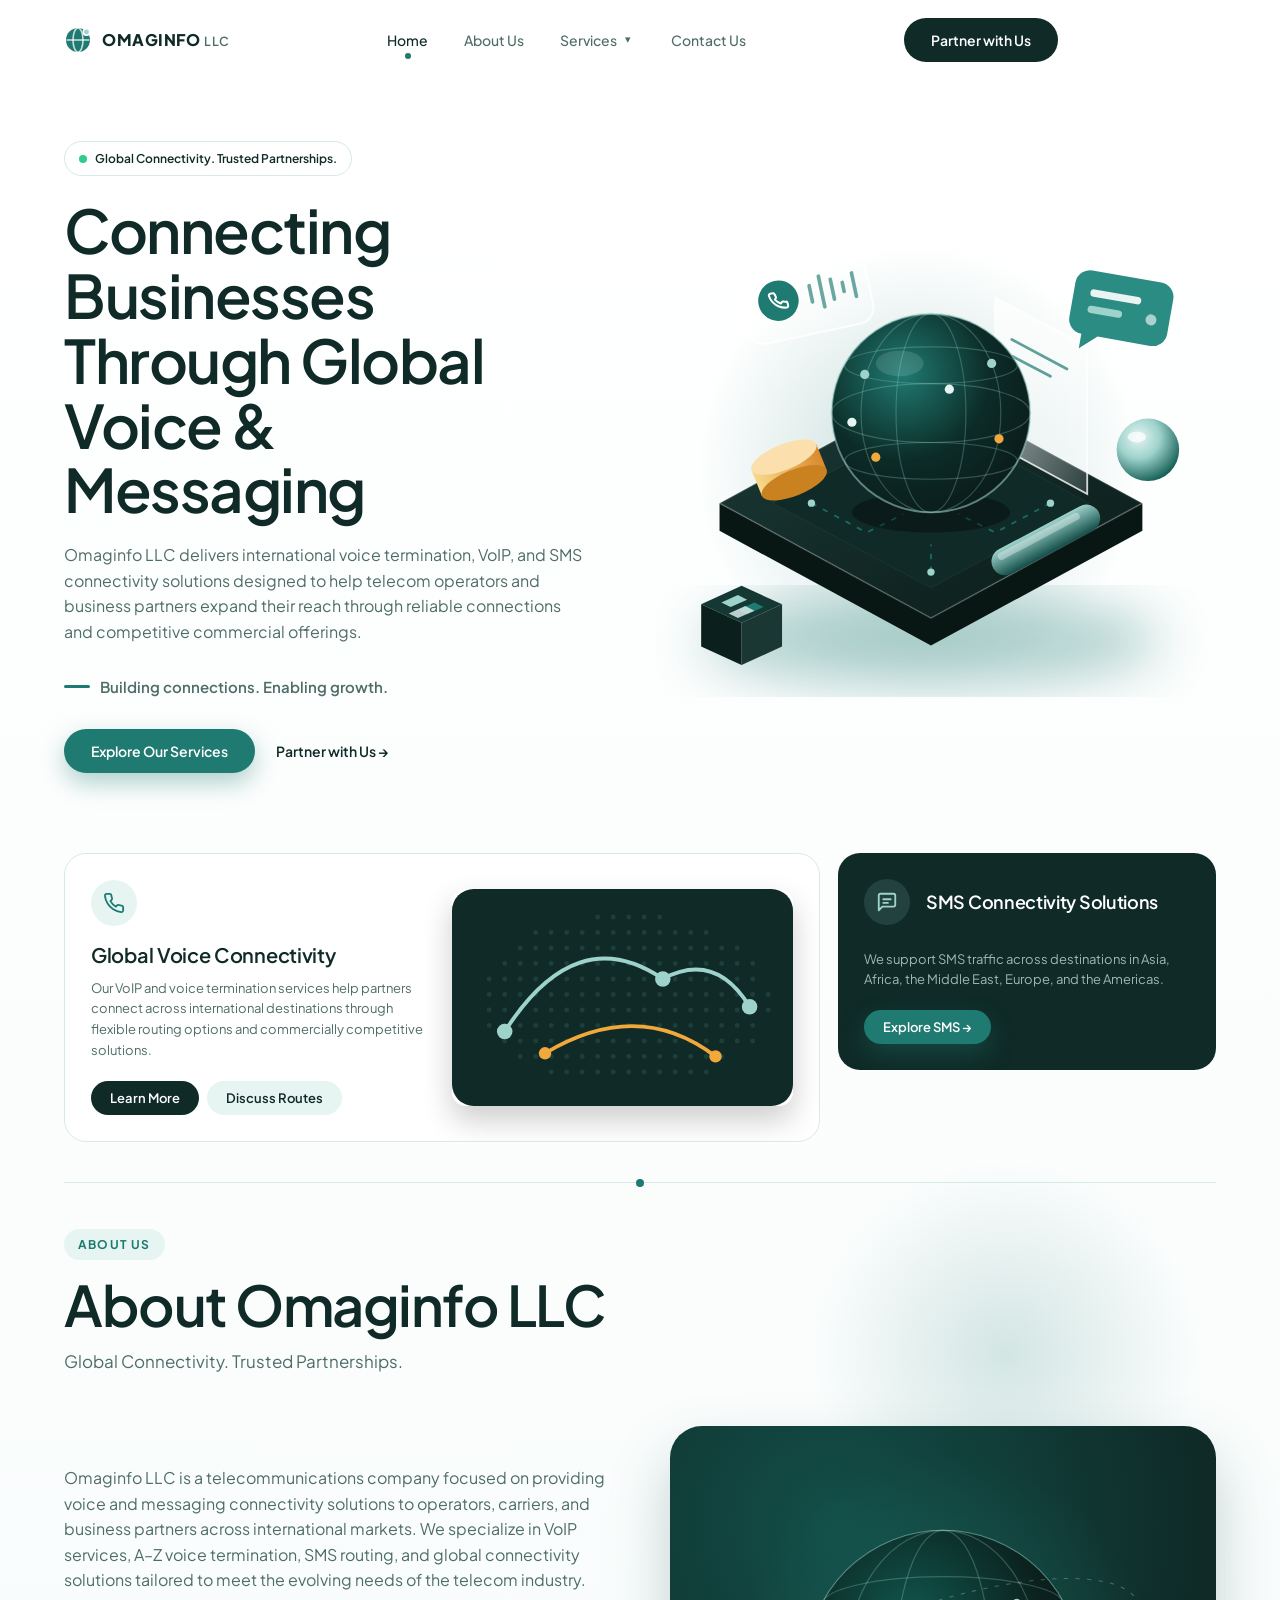
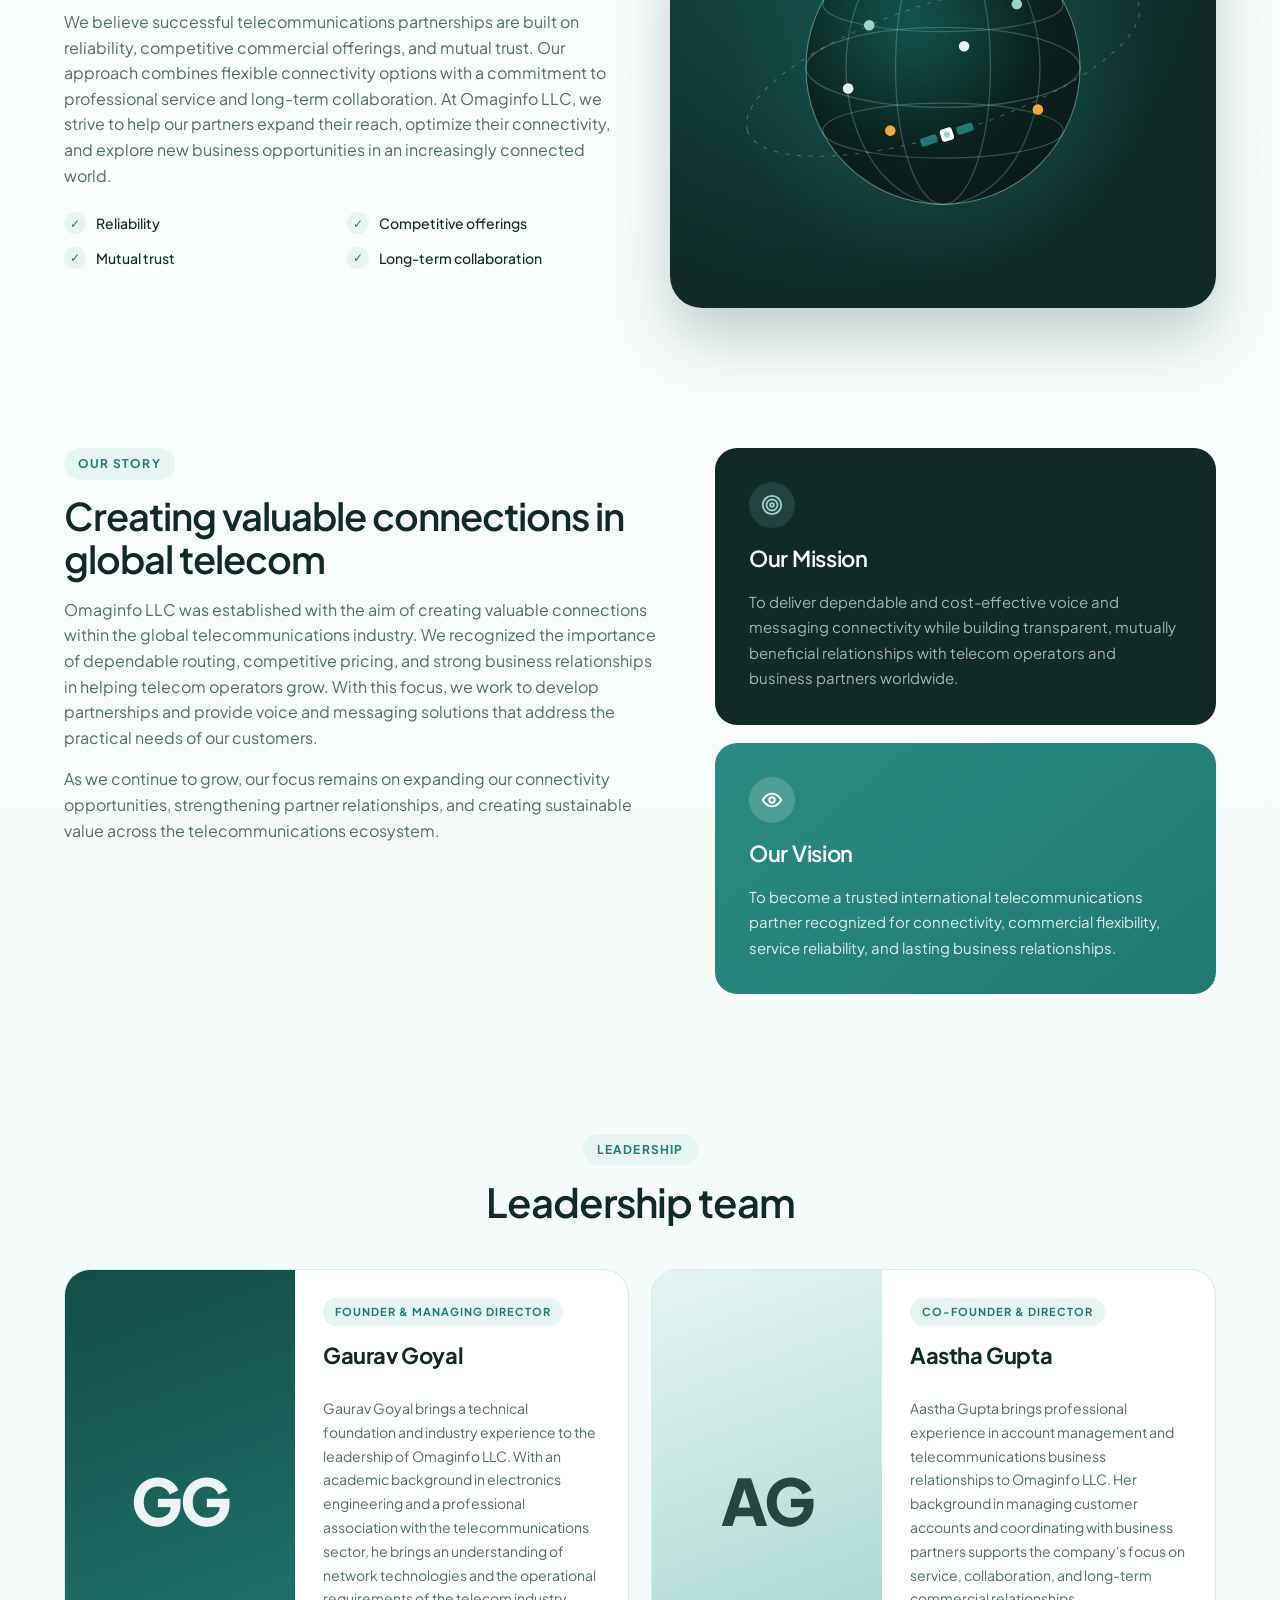
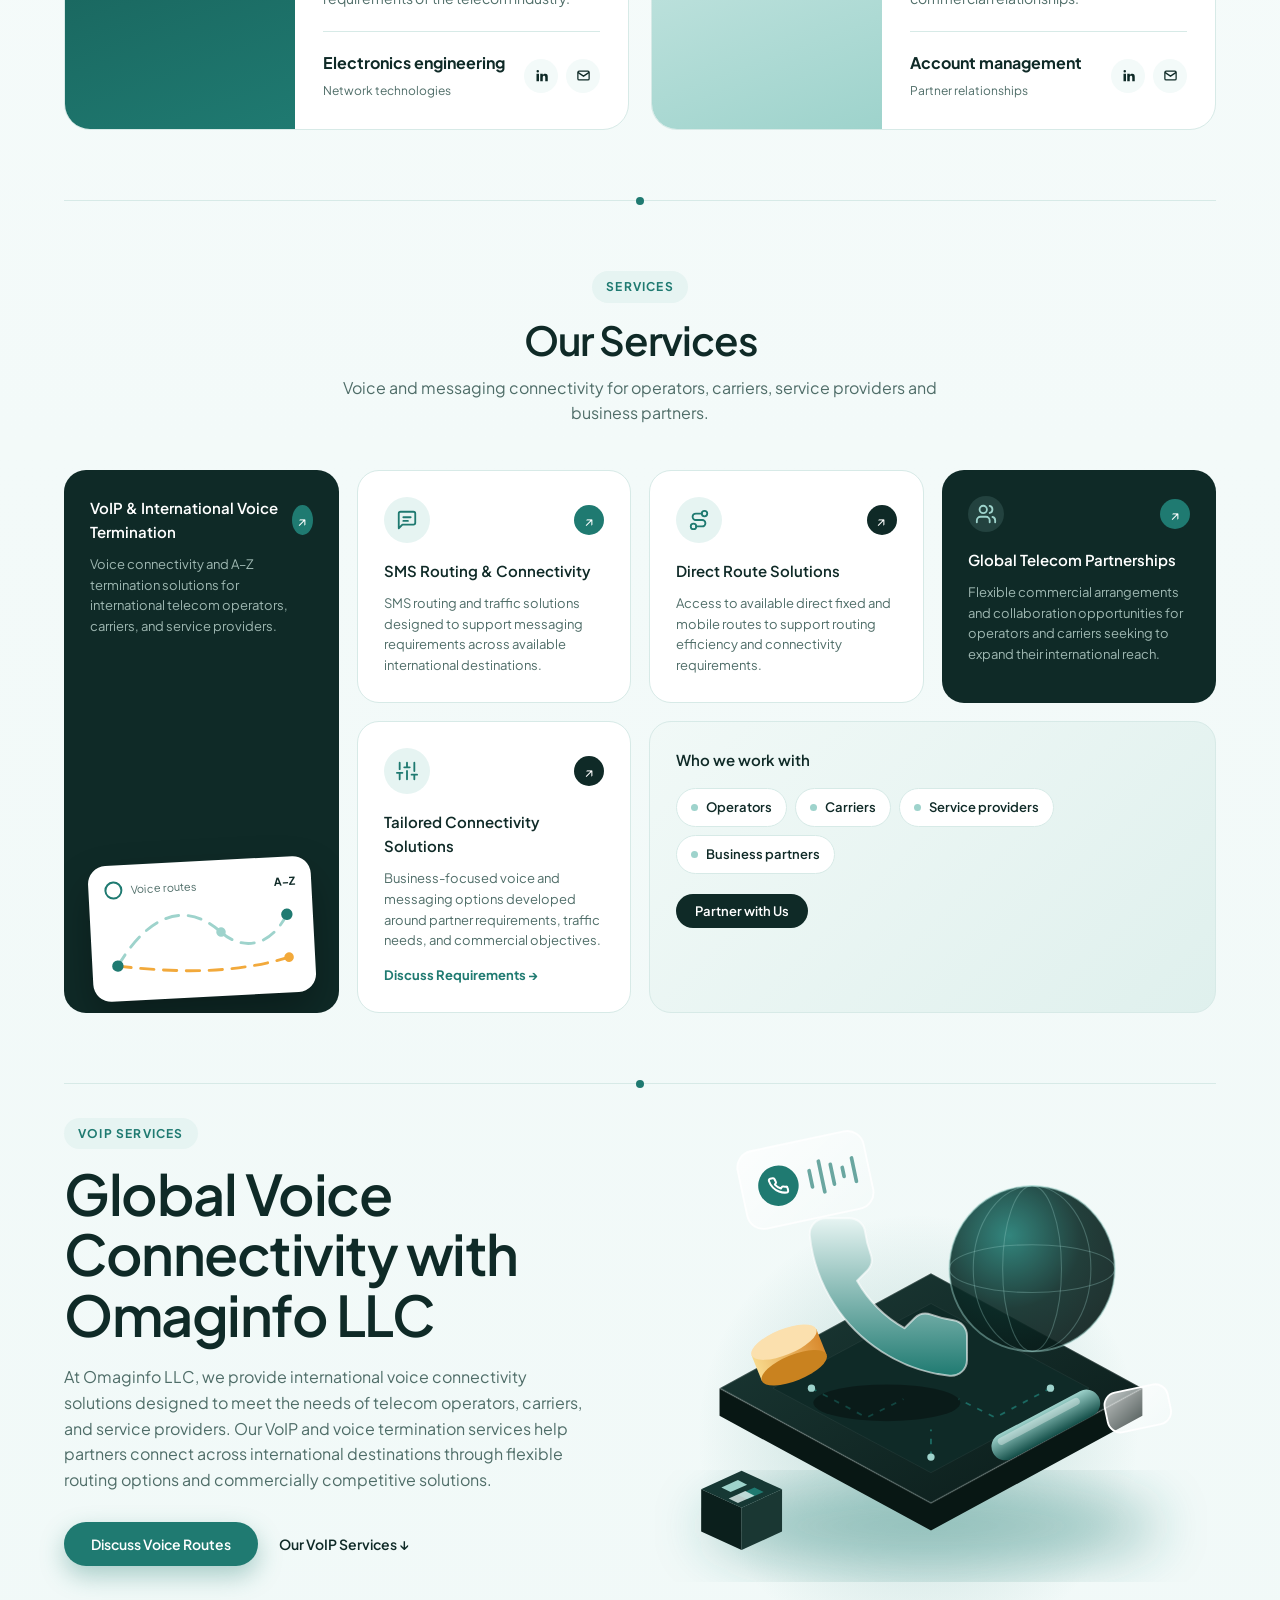
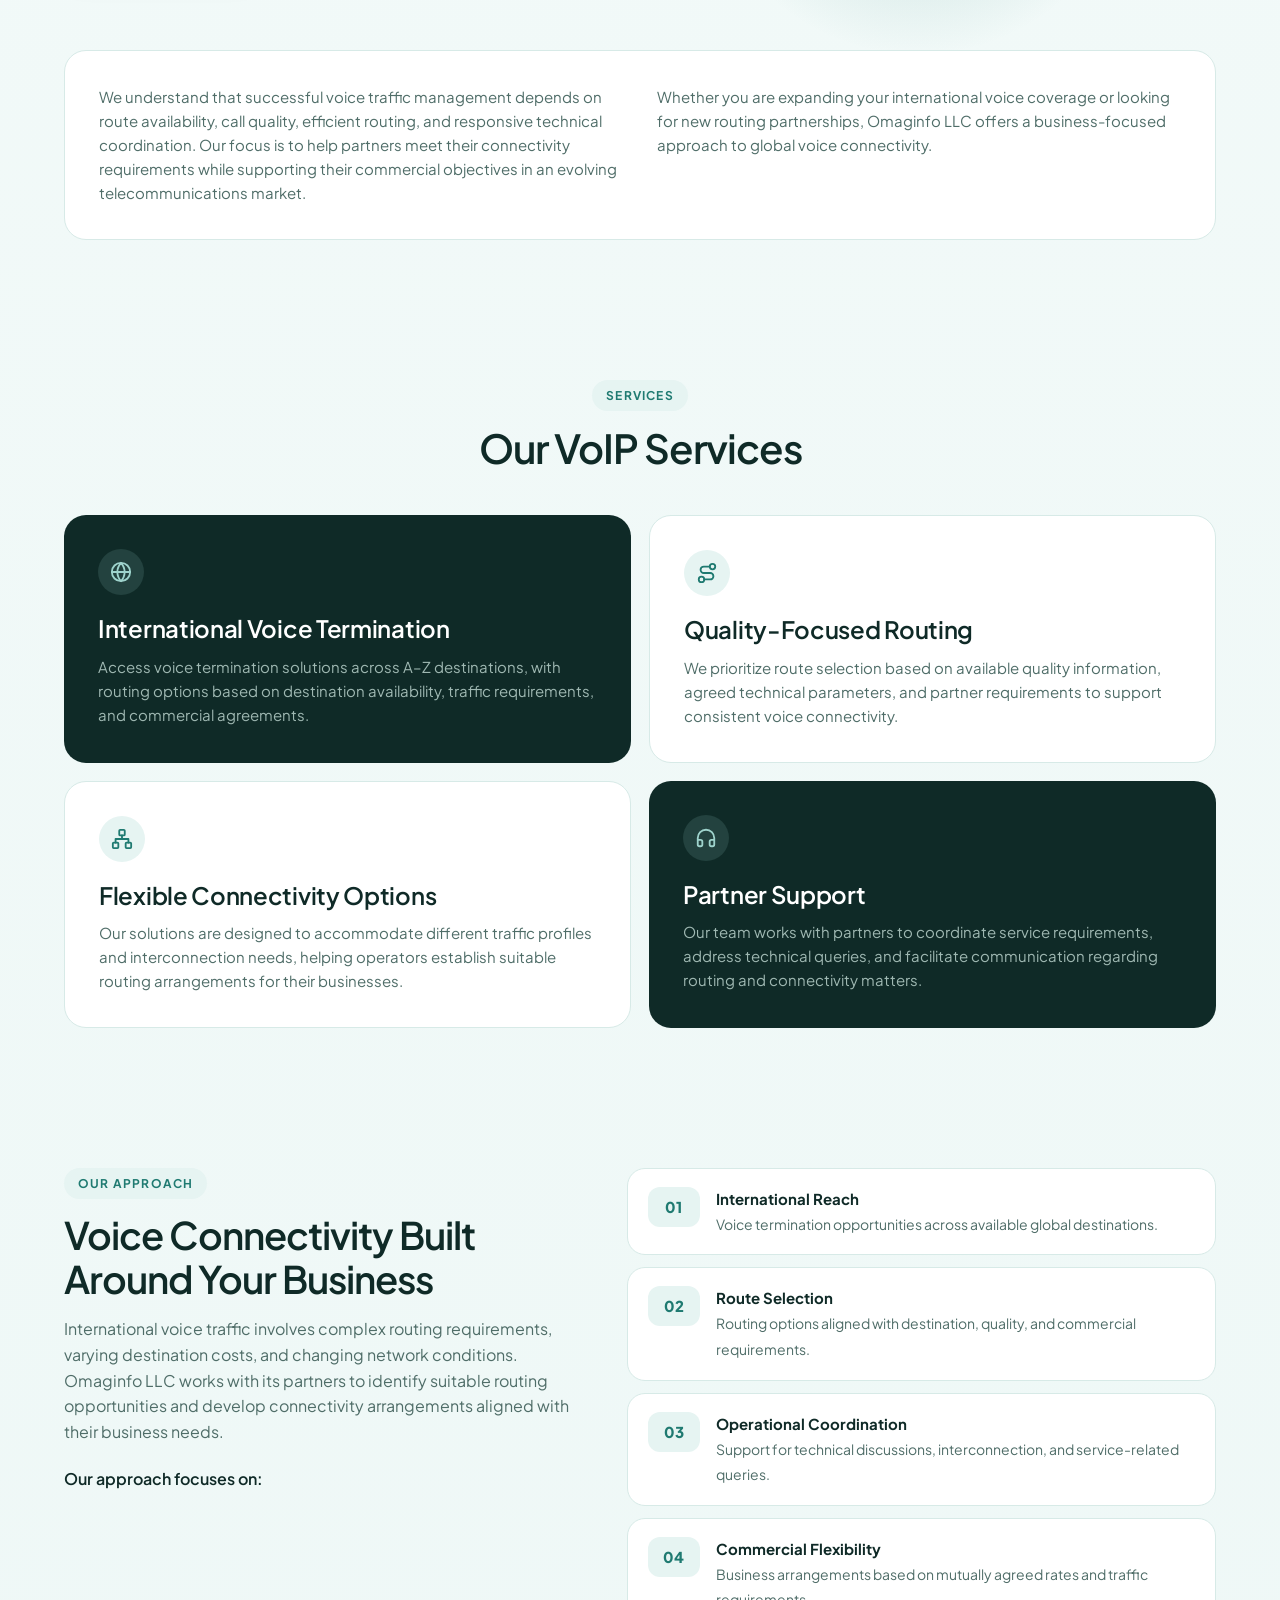
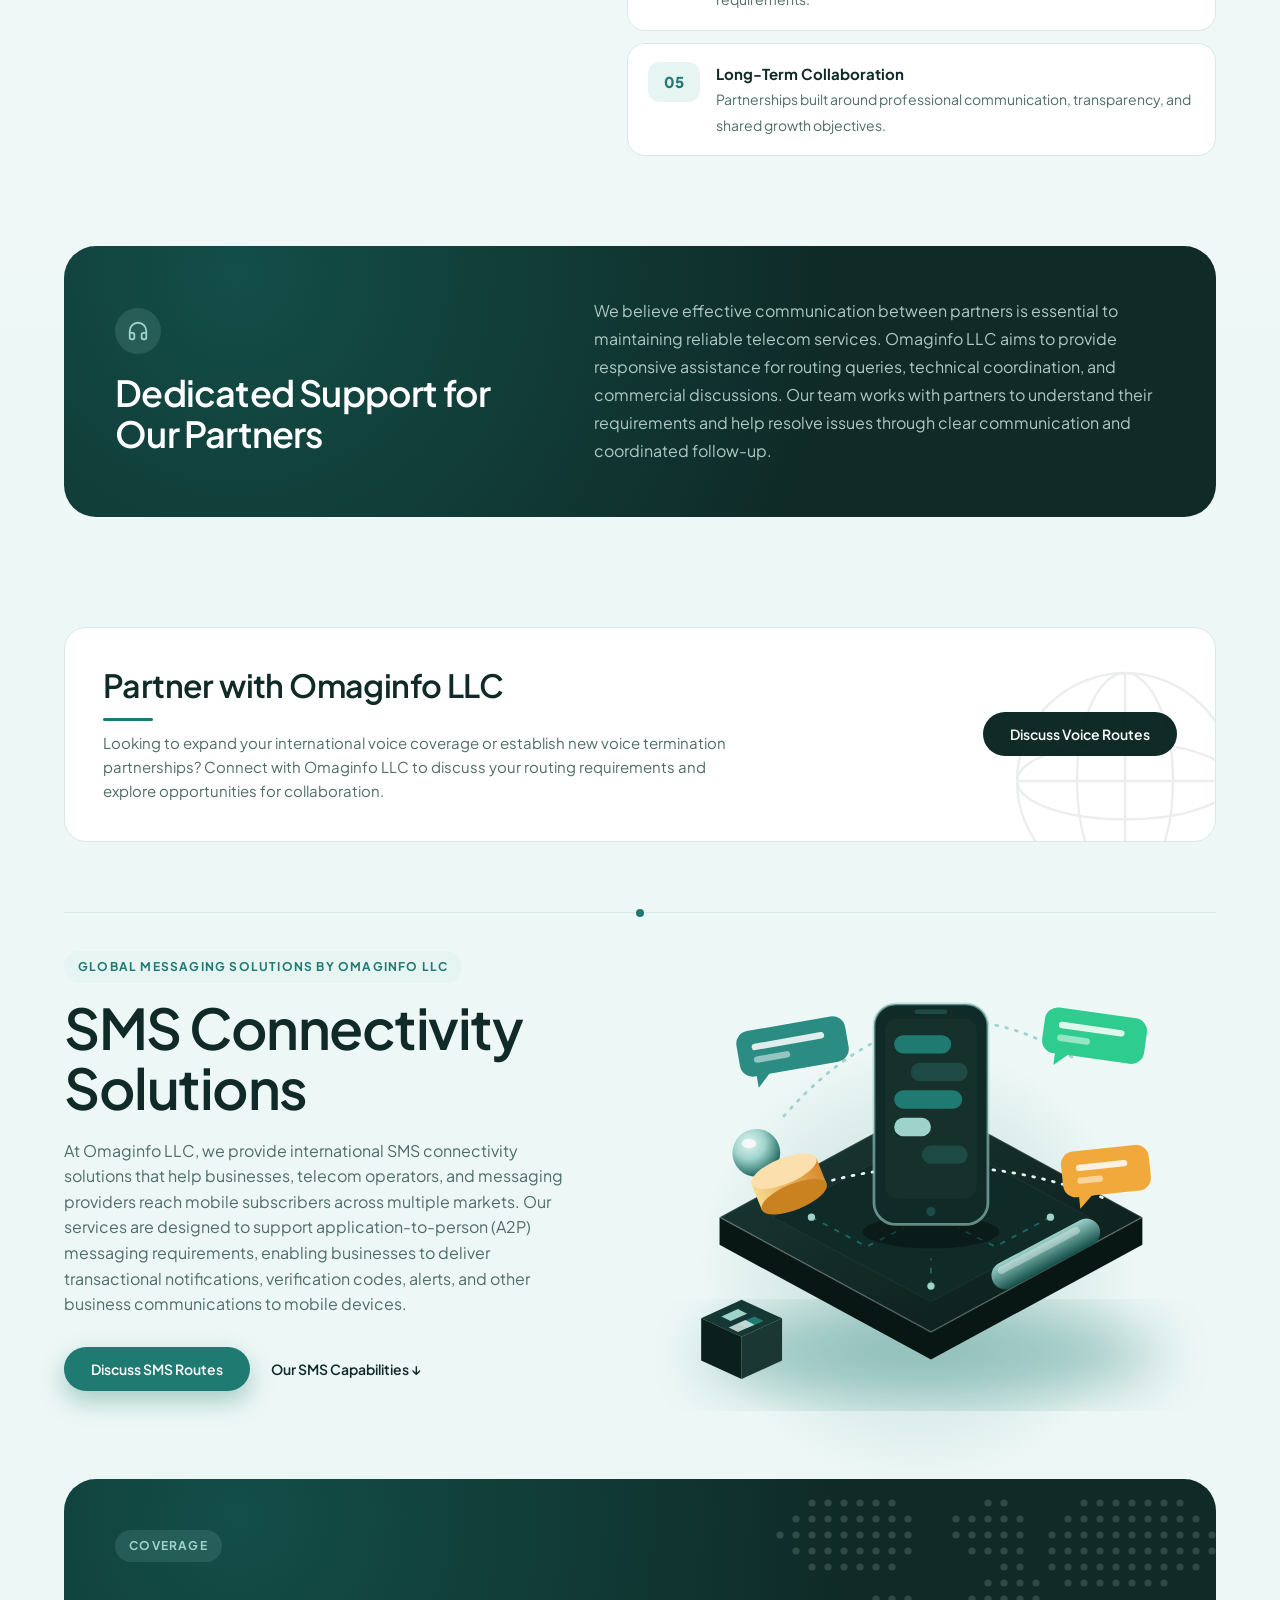
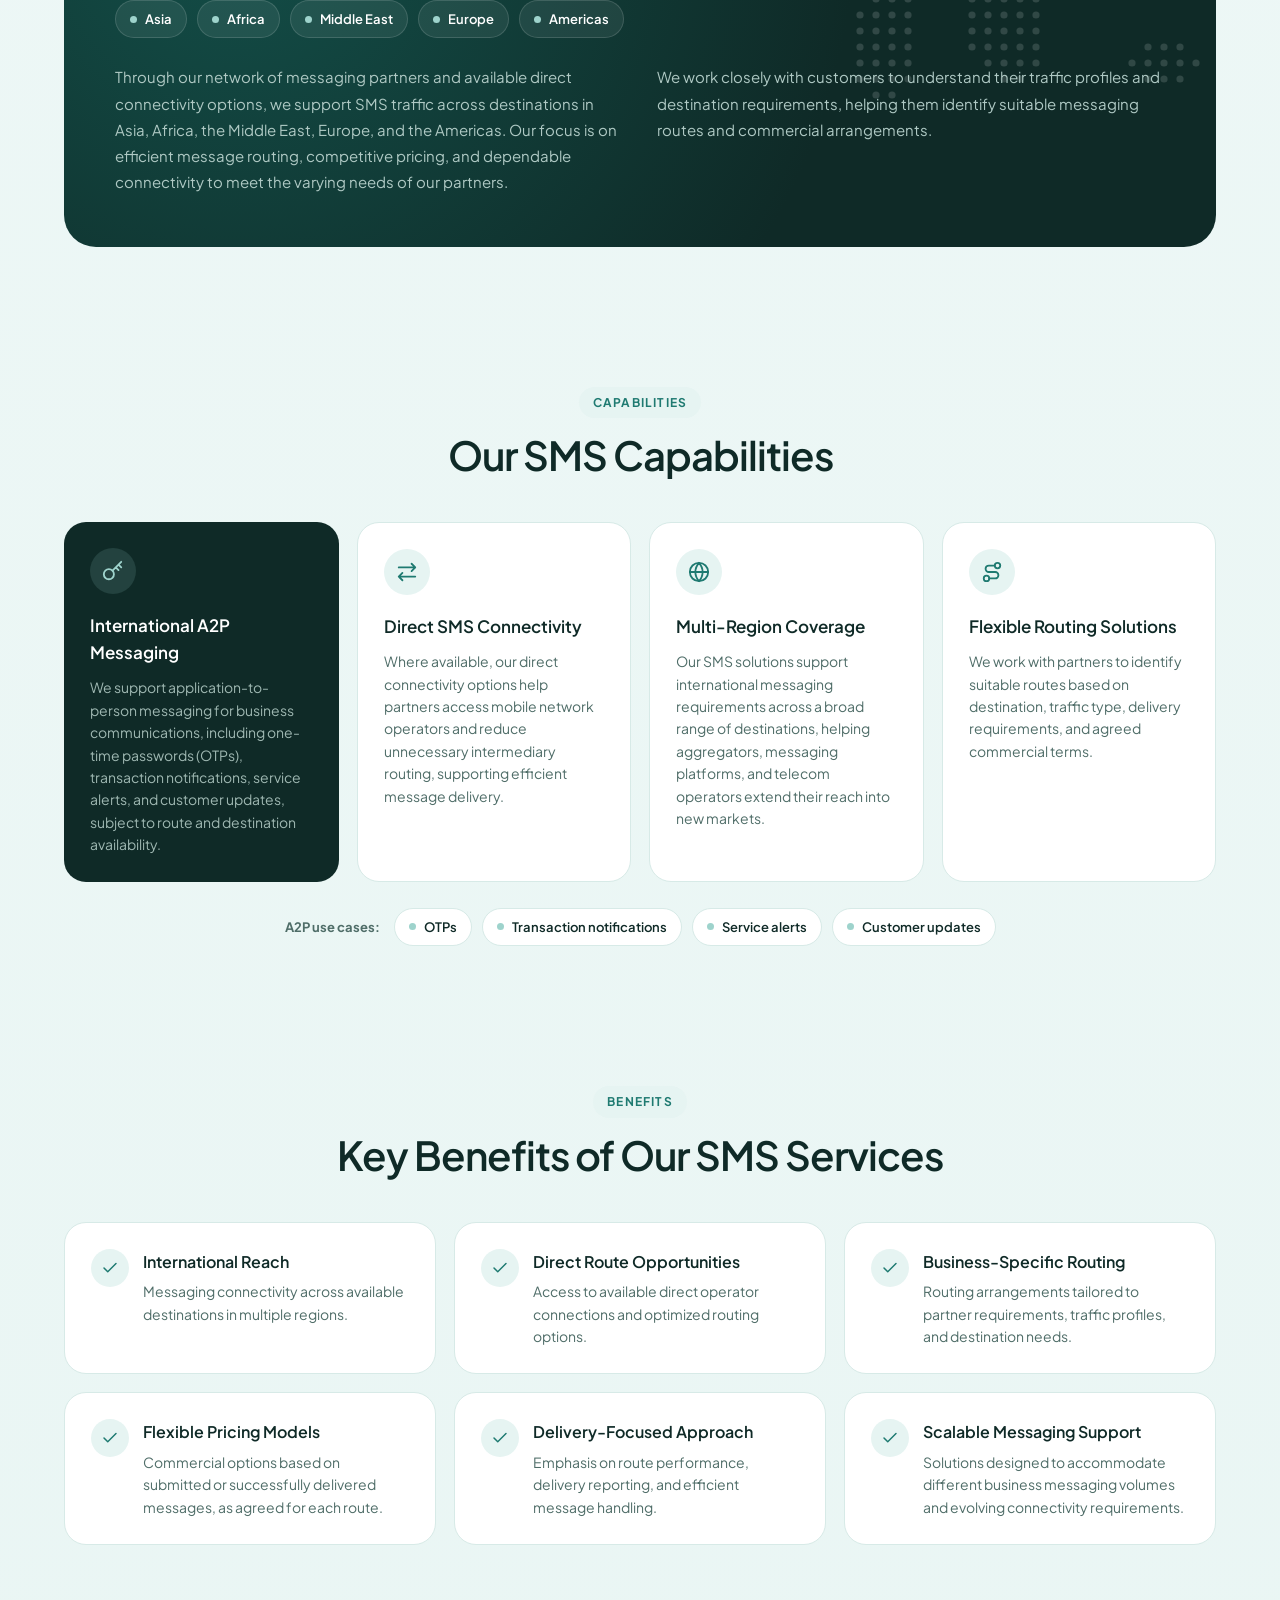
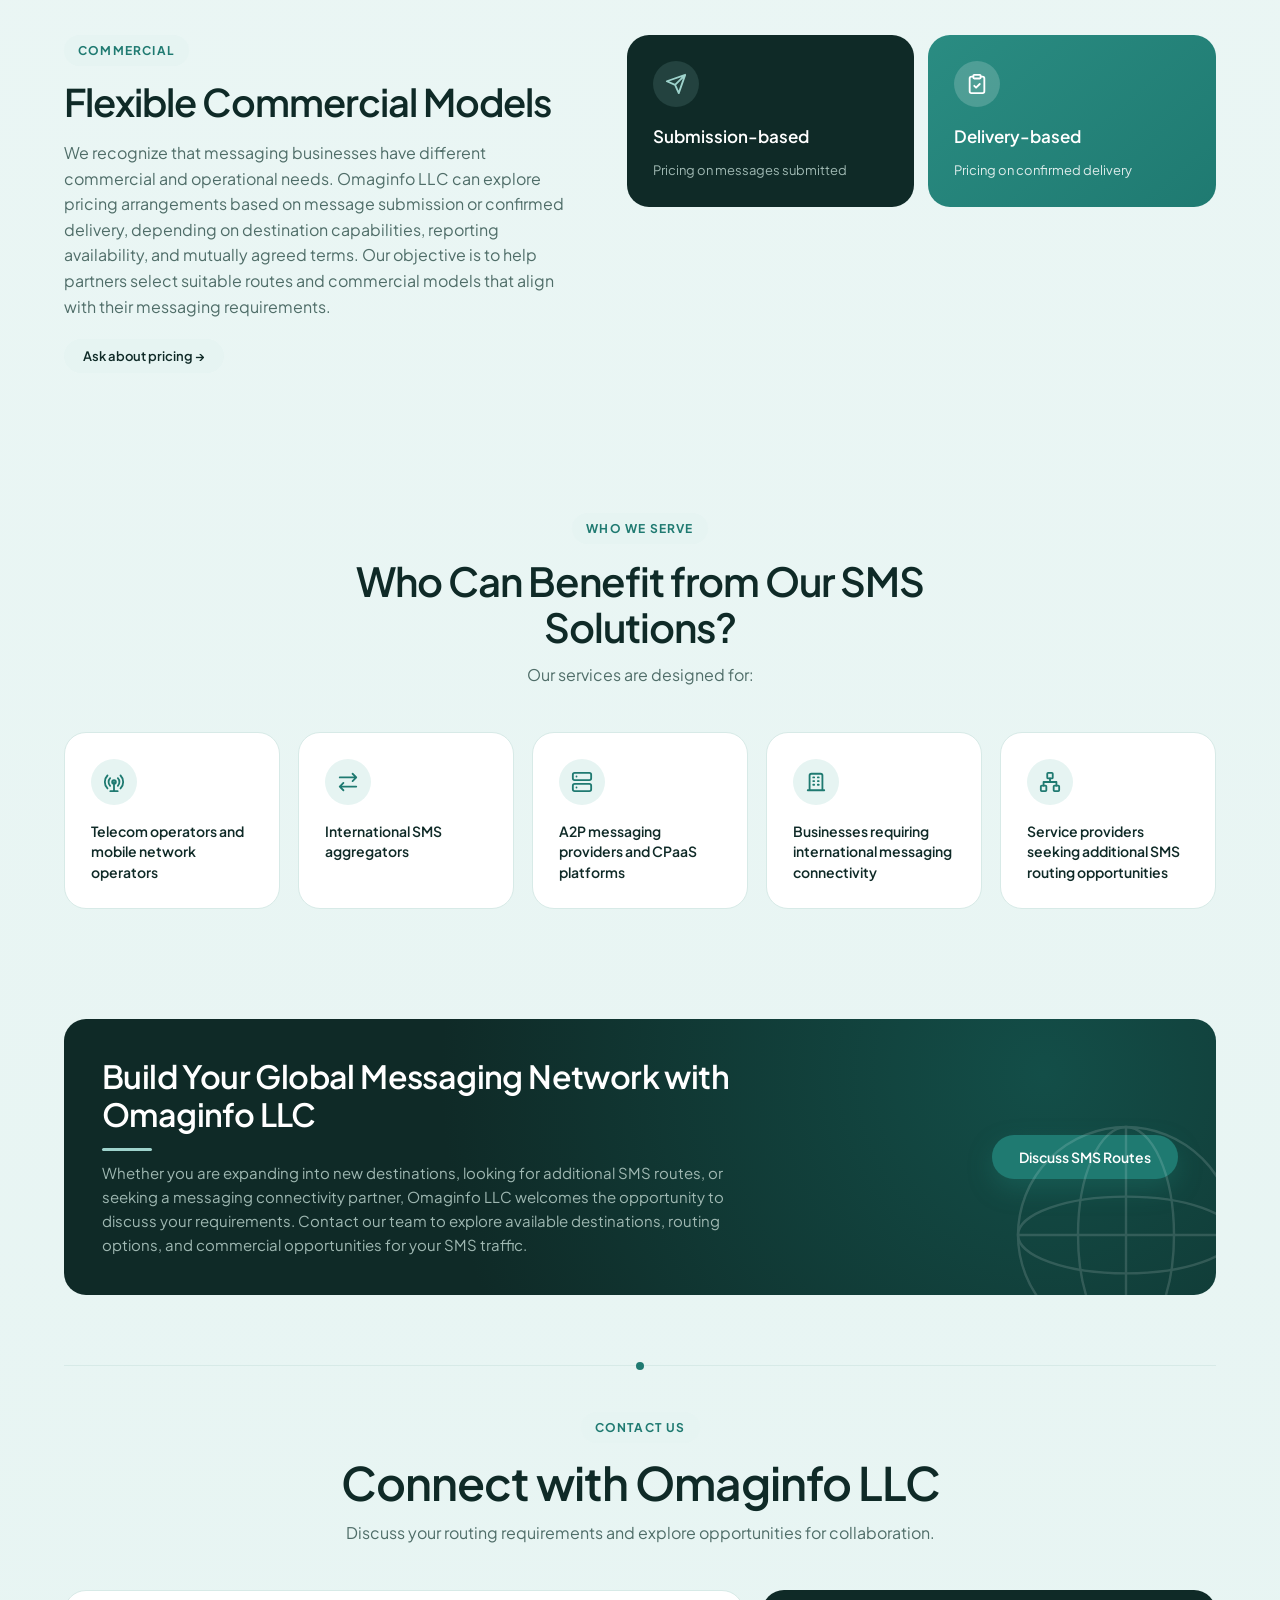
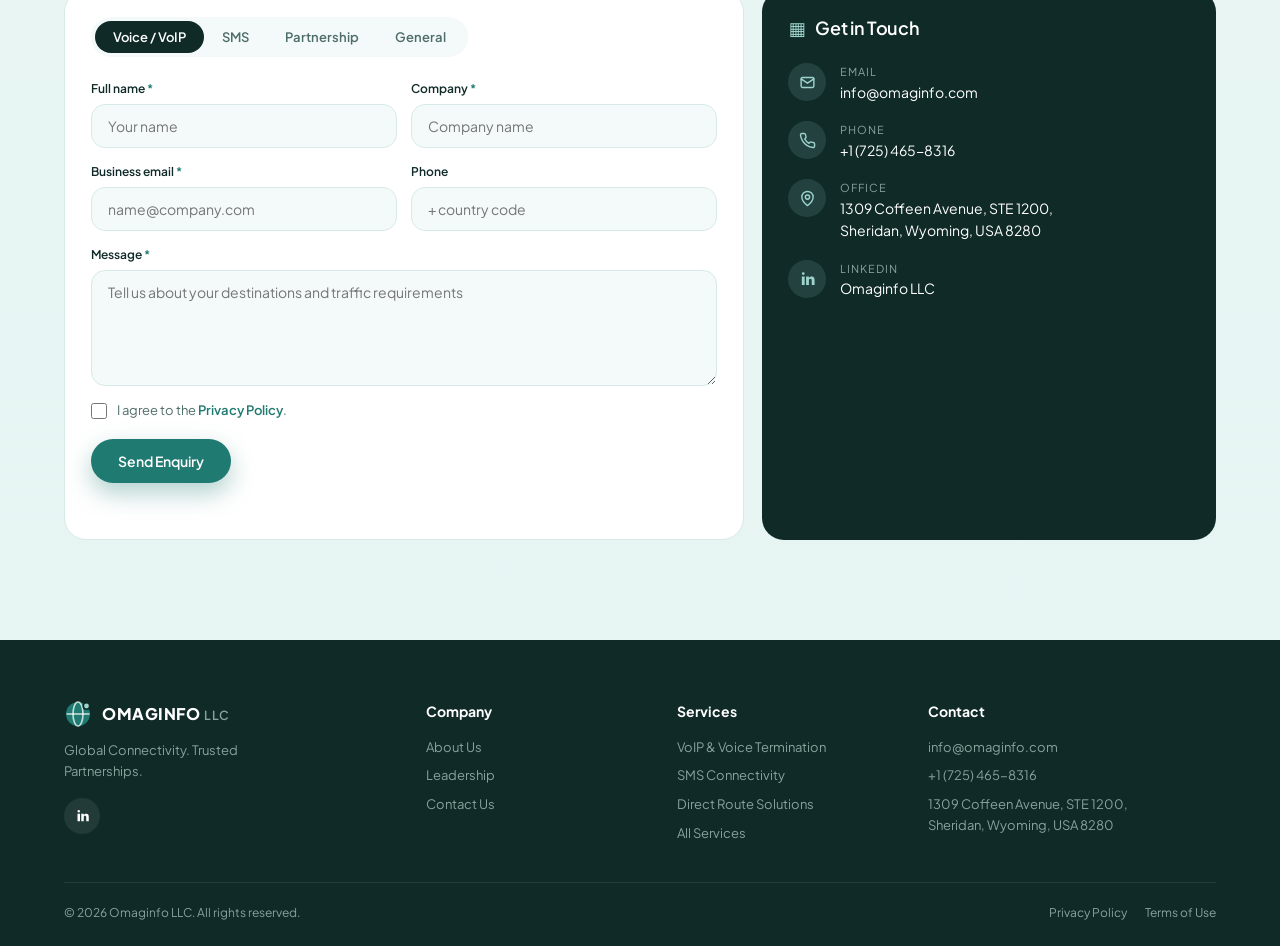
==== Project1_Model1/omaginfo-website.html @ 0ca791bb "project1_websitemodel1" ====
<!DOCTYPE html>
<html lang="en">
<head>
  <meta charset="UTF-8" />
  <meta name="viewport" content="width=device-width, initial-scale=1.0" />
  <title>Omaginfo LLC | Global Voice &amp; Messaging Connectivity</title>
  <meta name="description" content="Omaginfo LLC delivers international voice termination, VoIP and SMS connectivity solutions for telecom operators, carriers and business partners." />
  <meta property="og:title" content="Omaginfo LLC | Global Voice &amp; Messaging Connectivity" />
  <meta property="og:description" content="International voice termination, VoIP and A2P SMS connectivity for operators, carriers and business partners." />
  <meta property="og:type" content="website" />
  <link rel="preconnect" href="https://fonts.googleapis.com" />
  <link rel="preconnect" href="https://fonts.gstatic.com" crossorigin />
  <link href="https://fonts.googleapis.com/css2?family=Plus+Jakarta+Sans:wght@400;500;600;700;800&display=swap" rel="stylesheet" />
  <script type="application/ld+json">
  {"@context":"https://schema.org","@type":"Organization","name":"Omaginfo LLC","url":"https://omaginfo.com/",
   "email":"info@omaginfo.com","telephone":"+17254658316","slogan":"Global Connectivity. Trusted Partnerships.",
   "address":{"@type":"PostalAddress","streetAddress":"1309 Coffeen Avenue, STE 1200","addressLocality":"Sheridan","addressRegion":"WY","addressCountry":"US"},
   "sameAs":["https://www.linkedin.com/company/omaginfo-llc"]}
  </script>
  <style>
/* ================= TOKENS ================= */
:root {
  --frame: #0F2A27;
  --page: #F3FAF9;
  --ink: #0F2A27;
  --ink-2: #4F6D68;
  --dark-card: #0F2A27;
  --purple: #1F7A71;
  --purple-2: #9ED3CC;
  --purple-soft: #E6F4F2;
  --mint: #9ED3CC;
  --peach: #F2A93B;
  --line: #D7EAE7;
  --radius: 22px;
  --shadow: 0 18px 40px rgba(40, 30, 120, .10);
  --gutter: clamp(16px, 5vw, 96px);
}

* { margin: 0; padding: 0; box-sizing: border-box; }
html { scroll-behavior: smooth; }
body {
  font-family: "Plus Jakarta Sans", system-ui, sans-serif;
  background: var(--page);
  color: var(--ink);
  line-height: 1.6;
  min-height: 100vh;
  overflow-x: hidden;
}
a { color: inherit; text-decoration: none; }
svg { display: block; }

/* ================= PAGE ================= */
.page {
  position: relative; width: 100%;
  background: linear-gradient(180deg, #FFFFFF 0%, var(--page) 30%, #E6F4F2 100%);
  padding: 0 var(--gutter);
  overflow-x: clip;
}
section { padding: 70px 0; }

/* ================= BUTTONS ================= */
.btn {
  display: inline-flex; align-items: center; justify-content: center; gap: 8px;
  padding: 12px 26px; border-radius: 999px; border: 1.5px solid transparent;
  font: 600 14px "Plus Jakarta Sans", sans-serif; cursor: pointer; white-space: nowrap;
  transition: transform .25s, box-shadow .25s, background .25s, color .25s;
}
.btn:hover { transform: translateY(-2px); }
.btn-sm { padding: 8px 18px; font-size: 13px; }
.btn-dark { background: var(--ink); color: #fff; }
.btn-dark:hover { box-shadow: 0 10px 24px rgba(22,22,31,.3); }
.btn-purple { background: var(--purple); color: #fff; box-shadow: 0 10px 24px rgba(31,122,113,.35); }
.btn-outline { border-color: var(--ink); color: var(--ink); background: transparent; }
.btn-outline:hover { background: var(--ink); color: #fff; }
.btn-soft { background: var(--purple-soft); color: var(--ink); }
.btn-ghost { color: var(--ink); padding-left: 10px; }
.btn-glass { background: rgba(255,255,255,.1); color: #fff; border-color: rgba(255,255,255,.2); }

/* ================= NAVBAR ================= */
.navbar {
  position: sticky; top: 0; z-index: 50;
  display: flex; align-items: center; justify-content: space-between; gap: 20px;
  margin: 0 calc(var(--gutter) * -1); padding: 18px var(--gutter);
  border-bottom: 1px solid transparent;
  transition: background .3s, box-shadow .3s;
}
/* frosted background lives on a pseudo-element: backdrop-filter on the navbar itself
   would trap the fixed mobile menu inside the navbar's height */
.navbar::before {
  content: ""; position: absolute; inset: 0; z-index: -1; pointer-events: none;
  background: transparent; transition: background .3s;
}
.navbar.scrolled {
  border-bottom-color: var(--line);
  box-shadow: 0 8px 24px rgba(19,78,72,.06);
}
.navbar.scrolled::before {
  background: rgba(255,255,255,.78);
  backdrop-filter: blur(16px); -webkit-backdrop-filter: blur(16px);
}
.logo { display: flex; align-items: center; gap: 10px; font-weight: 800; letter-spacing: .5px; }
.nav-links { display: flex; align-items: center; gap: 36px; }
.nav-links > a { font-size: 14px; font-weight: 500; color: var(--ink-2); position: relative; transition: color .2s; }
.nav-links > a:hover, .nav-links > a.active { color: var(--ink); }
.nav-links > a.active::after {
  content: ""; position: absolute; left: 50%; bottom: -8px; width: 6px; height: 6px;
  border-radius: 50%; background: var(--purple); transform: translateX(-50%);
}
.nav-actions { display: flex; gap: 10px; }
.nav-actions-mobile { display: none; }
.hamburger { display: none; flex-direction: column; gap: 5px; background: none; border: none; cursor: pointer; z-index: 60; }
.hamburger span { width: 24px; height: 2px; background: var(--ink); border-radius: 2px; transition: .3s; }
.hamburger.open span:nth-child(1) { transform: translateY(7px) rotate(45deg); }
.hamburger.open span:nth-child(2) { opacity: 0; }
.hamburger.open span:nth-child(3) { transform: translateY(-7px) rotate(-45deg); }

/* ================= HERO ================= */
.hero {
  display: grid; grid-template-columns: 1fr 1.1fr; align-items: center; gap: clamp(30px, 5vw, 90px);
  padding: 60px 0 50px; position: relative;
}
.hero::before {
  content: ""; position: absolute; right: 5%; top: 20%; width: 480px; height: 480px;
  background: radial-gradient(circle, rgba(31,122,113,.25), transparent 65%); z-index: 0;
}
.hero > * { position: relative; z-index: 1; }
.pill-tag {
  display: inline-flex; align-items: center; gap: 8px; font-size: 12px; font-weight: 600;
  background: #fff; border: 1px solid var(--line); padding: 7px 14px; border-radius: 999px; margin-bottom: 22px;
}
.live-dot { width: 8px; height: 8px; border-radius: 50%; background: #2ecc8f; box-shadow: 0 0 0 0 rgba(46,204,143,.6); animation: ping 1.8s infinite; }
@keyframes ping { 70% { box-shadow: 0 0 0 8px rgba(46,204,143,0); } 100% { box-shadow: 0 0 0 0 rgba(46,204,143,0); } }
.hero h1 { font-size: clamp(36px, 5vw, 60px); line-height: 1.08; font-weight: 600; letter-spacing: -1.5px; }
.hero-text > p { color: var(--ink-2); max-width: 440px; margin: 20px 0 30px; }
.hero-cta { display: flex; gap: 10px; flex-wrap: wrap; }
.hero-stats { display: flex; gap: 34px; margin-top: 44px; flex-wrap: wrap; }
.hero-stats strong { display: block; font-size: 26px; font-weight: 700; letter-spacing: -.5px; }
.hero-stats span { font-size: 12px; color: var(--ink-2); }
.hero-art svg { width: 100%; max-width: 760px; margin-left: auto; height: auto; overflow: visible; }
.hero-art [data-depth] { transition: transform .4s ease-out; }

/* SVG animations */
.float { animation: floatY 6s ease-in-out infinite; transform-box: fill-box; }
.f2 { animation-duration: 7s; animation-delay: -2s; }
.f3 { animation-duration: 8s; animation-delay: -4s; }
.f4 { animation-duration: 5s; animation-delay: -1s; }
@keyframes floatY { 50% { transform: translateY(-14px); } }
.wave { opacity: 0; animation: wave 2.4s ease-out infinite; }
.w2 { animation-delay: .4s; } .w3 { animation-delay: .8s; }
@keyframes wave { 0% { opacity: 0; } 30% { opacity: 1; } 100% { opacity: 0; } }
.beacon { animation: blink 1.6s ease-in-out infinite; }
@keyframes blink { 50% { opacity: .35; } }
.circuit path { stroke-dasharray: 6 8; animation: dash 1.5s linear infinite; }
@keyframes dash { to { stroke-dashoffset: -28; } }
.flow { stroke-dasharray: 14 10; animation: dash 1.2s linear infinite; }
.f-2 { animation-duration: 1.8s; }
.spin { transform-origin: 100px 35px; animation: spin 12s linear infinite; }
@keyframes spin { to { transform: rotate(360deg); } }
.pulse { transform-origin: 100px 55px; animation: pulse 2s ease-in-out infinite; }
@keyframes pulse { 50% { transform: scale(1.25); opacity: .7; } }
.draw { stroke-dasharray: 400; stroke-dashoffset: 400; }
.visible .draw { animation: drawLine 2s ease forwards; }
@keyframes drawLine { to { stroke-dashoffset: 0; } }

/* ================= CARDS (shared) ================= */
.card {
  border-radius: var(--radius); padding: 26px; position: relative; overflow: hidden;
  transition: transform .35s, box-shadow .35s;
}
.card:hover { transform: translateY(-5px); box-shadow: var(--shadow); }
.card.light { background: #fff; border: 1px solid var(--line); }
.card.soft { background: linear-gradient(135deg, #F1F9F7, #DFF0ED); border: 1px solid var(--line); }
.card.dark { background: var(--dark-card); color: #fff; }
.card.dark p { color: #9FB8B2; }
.card h3 { font-size: 20px; font-weight: 600; line-height: 1.3; letter-spacing: -.3px; }
.card h4 { font-size: 14px; font-weight: 600; }
.card p { font-size: 13px; color: var(--ink-2); margin-top: 10px; }
.card-split { display: grid; grid-template-columns: 1fr 1fr; gap: 20px; align-items: center; }
.btn-row { display: flex; gap: 8px; margin-top: 20px; flex-wrap: wrap; }
.line-accent { display: block; width: 50px; height: 3px; border-radius: 3px; background: var(--purple); margin-bottom: 16px; }
.line-accent.purple { margin: 14px 0 0; }

/* strip */
.strip { padding: 30px 0 40px; }
.bento-2 { display: grid; grid-template-columns: 2fr 1fr; gap: 18px; align-items: start; }
.screen { max-width: 360px; justify-self: end; width: 100%; }
.screen svg { width: 100%; border-radius: 14px; box-shadow: 0 14px 30px rgba(0,0,0,.2); }
.compact { display: flex; flex-direction: column; justify-content: space-between; gap: 20px; }
.compact-row { display: flex; gap: 16px; align-items: center; }
.compact h3 { font-size: 18px; }
.compact p { margin-top: 4px; }
.compact .btn { align-self: flex-start; }
.avatar-sm { position: relative; flex: 0 0 60px; height: 60px; }
.avatar-sm svg { width: 60px; height: 60px; border-radius: 50%; border: 2px solid var(--purple); }
.online { position: absolute; right: 2px; bottom: 2px; width: 13px; height: 13px; border-radius: 50%; background: #2ecc8f; border: 2px solid var(--dark-card); }

/* section head */
.section-head { text-align: center; max-width: 620px; margin: 0 auto 44px; }
.eyebrow {
  display: inline-block; font-size: 12px; font-weight: 700; letter-spacing: 1.2px; text-transform: uppercase;
  color: var(--purple); background: var(--purple-soft); padding: 6px 14px; border-radius: 999px; margin-bottom: 14px;
}
.section-head h2 { font-size: clamp(26px, 3.5vw, 40px); font-weight: 600; letter-spacing: -1px; line-height: 1.15; }
.section-head p { color: var(--ink-2); margin-top: 12px; }

/* ================= ABOUT ================= */
.about-top { display: grid; grid-template-columns: 1fr 1fr; gap: 60px; align-items: center; }
.about-text h2 { font-size: clamp(28px, 3.5vw, 44px); font-weight: 600; letter-spacing: -1px; line-height: 1.12; }
.about-text > p { color: var(--ink-2); margin-top: 16px; max-width: 560px; }
.ticks { list-style: none; margin-top: 24px; display: grid; grid-template-columns: 1fr 1fr; gap: 12px 20px; }
.ticks li { font-size: 14px; font-weight: 500; display: flex; gap: 10px; align-items: center; }
.ticks li::before {
  content: "✓"; width: 22px; height: 22px; flex: 0 0 22px; border-radius: 50%;
  background: var(--purple-soft); color: var(--purple); font-size: 12px; display: grid; place-items: center;
}
.about-text .btn-row { margin-top: 30px; }

.about-visual {
  position: relative; border-radius: 32px; padding: 20px;
  background: radial-gradient(circle at 30% 20%, #134E48, var(--dark-card) 70%);
  box-shadow: 0 30px 60px rgba(19,78,72,.25);
}
.about-visual svg { width: 100%; height: auto; }
.arc { stroke-dasharray: 220; stroke-dashoffset: 220; animation: arcDraw 3.5s ease-in-out infinite; }
.a2 { animation-delay: 1.1s; } .a3 { animation-delay: 2.2s; }
@keyframes arcDraw { 0% { stroke-dashoffset: 220; } 50% { stroke-dashoffset: 0; } 100% { stroke-dashoffset: -220; } }
.stat-chip {
  position: absolute; background: rgba(255,255,255,.92); backdrop-filter: blur(10px);
  border-radius: 18px; padding: 12px 18px; box-shadow: 0 16px 36px rgba(0,0,0,.25);
  animation: chipFloat 6s ease-in-out infinite;
}
.stat-chip strong { display: block; font-size: 24px; font-weight: 700; letter-spacing: -.5px; line-height: 1.1; }
.stat-chip span { font-size: 12px; color: var(--ink-2); }
.sc-1 { top: 28px; left: -24px; }
.sc-2 { bottom: 40px; left: -12px; animation-delay: -2s; }
.sc-3 { top: 45%; right: -24px; animation-delay: -4s; background: var(--purple); }
.sc-3 strong, .sc-3 span { color: #fff; }
@keyframes chipFloat { 50% { transform: translateY(-10px); } }

.founders-head { text-align: center; margin: 90px auto 32px; }
.founders-head h3 { font-size: clamp(22px, 2.6vw, 30px); font-weight: 600; letter-spacing: -.5px; }
.founders-head p { color: var(--ink-2); margin-top: 6px; }

.founders { display: grid; grid-template-columns: 1fr 1fr; gap: 22px; }
.founder-card {
  display: grid; grid-template-columns: 230px 1fr; background: #fff; border: 1px solid var(--line);
  border-radius: 26px; overflow: hidden; transition: transform .35s, box-shadow .35s;
}
.founder-card:hover { box-shadow: var(--shadow); }
.fc-photo { position: relative; min-height: 300px; overflow: hidden; }
.fc-photo svg { position: absolute; inset: 0; width: 100%; height: 100%; transition: transform .6s; }
.founder-card:hover .fc-photo svg { transform: scale(1.06); }
.fc-dark { background: linear-gradient(160deg, #134E48, #1F7A71); }
.fc-light { background: linear-gradient(160deg, #E6F4F2, #9ED3CC); }
.fc-body { padding: 28px; display: flex; flex-direction: column; }
.role {
  align-self: flex-start; font-size: 11px; font-weight: 700; letter-spacing: 1px; text-transform: uppercase;
  color: var(--purple); background: var(--purple-soft); padding: 5px 12px; border-radius: 999px;
}
.fc-body h4 { font-size: 22px; font-weight: 700; letter-spacing: -.4px; margin: 12px 0 10px; }
.fc-body blockquote {
  font-size: 15px; font-weight: 500; line-height: 1.5; color: var(--ink);
  border-left: 3px solid var(--purple); padding-left: 14px;
}
.fc-body p { font-size: 13px; color: var(--ink-2); margin-top: 14px; flex: 1; }
.fc-foot { display: flex; justify-content: space-between; align-items: center; gap: 12px; margin-top: 20px; padding-top: 18px; border-top: 1px solid var(--line); }
.fc-meta b { display: block; font-size: 16px; }
.fc-meta span { font-size: 12px; color: var(--ink-2); }
.fc-social { display: flex; gap: 8px; }
.fc-social a {
  width: 34px; height: 34px; border-radius: 50%; display: grid; place-items: center;
  background: var(--page); color: var(--ink); transition: background .2s, color .2s;
}
.fc-social a:hover { background: var(--ink); color: #fff; }
.fc-social svg { width: 15px; }

.timeline {
  position: relative; display: grid; grid-template-columns: repeat(4, 1fr); gap: 20px;
  margin-top: 60px; padding-top: 34px;
}
.timeline::before { content: ""; position: absolute; left: 0; right: 0; top: 8px; height: 2px; background: linear-gradient(90deg, var(--line), var(--purple)); }
.tl-item { position: relative; }
.tl-item::before {
  content: ""; position: absolute; top: -32px; left: 0; width: 14px; height: 14px; border-radius: 50%;
  background: #fff; border: 3px solid var(--purple-2);
}
.tl-item.active::before { background: var(--purple); border-color: var(--purple-soft); box-shadow: 0 0 0 6px rgba(31,122,113,.15); }
.tl-year { font-size: 13px; font-weight: 700; color: var(--purple); }
.tl-item b { display: block; font-size: 16px; margin: 2px 0 4px; }
.tl-item p { font-size: 13px; color: var(--ink-2); }

/* ================= SERVICES BENTO ================= */
.bento { display: grid; grid-template-columns: repeat(4, 1fr); gap: 18px; }
.b-tall { grid-row: span 2; display: flex; flex-direction: column; }
.b-wide { grid-column: span 2; }
.b-full { grid-column: 1 / -1; }
.banner { display: flex; align-items: center; justify-content: space-between; gap: 24px; flex-wrap: wrap; }
.banner > div:first-child { max-width: 560px; }
.banner .btn-row { margin-top: 0; }
.card-top { display: flex; justify-content: space-between; align-items: center; }
.ic-btn { width: 30px; height: 30px; border-radius: 50%; display: grid; place-items: center; font-size: 14px; color: #fff; }
.ic-btn.purple { background: var(--purple); }
.ic-btn.dark { background: var(--ink); }
.big { margin-top: 18px; }
.b-visual { width: 100%; margin: 14px 0 4px; }
.b-visual.sm { max-height: 80px; }
.float-panel {
  margin-top: auto; background: #fff; color: var(--ink); border-radius: 18px; padding: 16px;
  box-shadow: 0 20px 40px rgba(0,0,0,.3); transform: rotate(-3deg) translateY(10px);
  transition: transform .4s;
}
.b-tall:hover .float-panel { transform: rotate(0) translateY(0); }
.fp-head { display: flex; align-items: center; gap: 8px; font-size: 11px; color: var(--ink-2); }
.fp-head b { margin-left: auto; color: var(--ink); }
.fp-dot { width: 18px; height: 18px; border-radius: 50%; border: 2px solid var(--purple); }
.float-panel strong { display: block; font-size: 22px; margin-top: 8px; }
.float-panel small { font-size: 11px; color: var(--ink-2); }
.bars { display: flex; align-items: flex-end; gap: 8px; height: 80px; margin-top: 12px; }
.bars i { flex: 1; height: 0; background: linear-gradient(#9ED3CC, #1F7A71); border-radius: 6px; transition: height 1.2s cubic-bezier(.2,.8,.2,1); }
.bars i.peach { background: linear-gradient(#FBE0AE, var(--peach)); }
.visible .bars i { height: var(--h); }
.price { display: block; font-size: 28px; font-weight: 700; margin: 14px 0; }
.price small { font-size: 13px; color: var(--ink-2); font-weight: 500; }
.voip-art svg { width: 100%; }

/* ================= CONTACT ================= */
.contact-grid { display: grid; grid-template-columns: 1.5fr 1fr; gap: 18px; }
.contact-form:hover, .contact-info:hover { transform: none; }
.seg { display: inline-flex; background: var(--page); padding: 4px; border-radius: 999px; margin-bottom: 22px; }
.seg button {
  border: none; background: none; padding: 8px 18px; border-radius: 999px; cursor: pointer;
  font: 600 13px "Plus Jakarta Sans"; color: var(--ink-2); transition: .25s;
}
.seg button.active { background: var(--ink); color: #fff; }
.row { display: grid; grid-template-columns: 1fr 1fr; gap: 14px; }
.field { display: flex; flex-direction: column; margin-bottom: 14px; }
.field label { font-size: 12px; font-weight: 600; margin-bottom: 6px; }
.field input, .field textarea {
  font: 14px "Plus Jakarta Sans"; padding: 12px 16px; border-radius: 14px;
  border: 1.5px solid var(--line); background: var(--page); outline: none; resize: vertical;
  transition: border .2s, background .2s;
}
.field input:focus, .field textarea:focus { border-color: var(--purple); background: #fff; }
.field.error input, .field.error textarea { border-color: #e5484d; }
.form-msg { font-size: 13px; margin-top: 12px; min-height: 20px; }
.form-msg.ok { color: #1f9d6b; } .form-msg.err { color: #e5484d; }

.contact-info h3 { display: flex; align-items: center; gap: 10px; font-size: 18px; }
.sq-ico { color: var(--purple-2); }
.info-grid { display: grid; grid-template-columns: 1fr 1fr; gap: 12px; margin: 22px 0; padding-bottom: 20px; border-bottom: 1px solid #1C3F3A; }
.info-grid small { font-size: 12px; color: #86A39D; display: block; }
.info-grid strong { font-size: 18px; }
.info-list { list-style: none; display: grid; gap: 12px; font-size: 14px; }
.info-list span { display: block; font-size: 11px; color: #86A39D; text-transform: uppercase; letter-spacing: 1px; }
.status { margin-top: 22px; background: rgba(255,255,255,.04); border-radius: 16px; padding: 6px 14px; }
.status-row { display: flex; justify-content: space-between; font-size: 13px; padding: 10px 0; border-bottom: 1px solid #1A3733; }
.status-row:last-child { border: none; }
.status-row span { display: flex; align-items: center; gap: 8px; color: #BFD6D1; }
.status-row i { width: 8px; height: 8px; border-radius: 50%; }
.status-row i.ok { background: #2ecc8f; } .status-row i.warn { background: var(--peach); }
.status-row b { font-weight: 600; font-size: 12px; }

/* ================= FOOTER ================= */
.footer {
  background: var(--dark-card); color: #BFD6D1; margin: 30px calc(var(--gutter) * -1) 0; padding: 60px var(--gutter) 24px;
}
.footer-top { display: grid; grid-template-columns: 1.5fr 1fr 1fr 1.3fr; gap: 30px; padding-bottom: 30px; border-bottom: 1px solid #1C3F3A; }
.light-logo { color: #fff; }
.footer-top p { font-size: 13px; margin-top: 12px; max-width: 240px; color: #86A39D; }
.footer-top h5 { color: #fff; font-size: 14px; margin-bottom: 14px; }
.footer-top a:not(.logo) { display: block; font-size: 13px; margin-bottom: 8px; color: #86A39D; transition: color .2s; }
.footer-top a:not(.logo):hover { color: #fff; }
.newsletter { display: flex; background: rgba(255,255,255,.06); border-radius: 999px; padding: 4px; }
.newsletter input { flex: 1; min-width: 0; background: none; border: none; outline: none; color: #fff; padding: 0 14px; font: 13px "Plus Jakarta Sans"; }
.footer-bottom { display: flex; justify-content: space-between; flex-wrap: wrap; gap: 10px; padding-top: 20px; font-size: 12px; color: #86A39D; }
.footer-bottom a { margin-left: 18px; }

/* ================= REVEAL ================= */
.reveal { opacity: 0; transform: translateY(28px); transition: opacity .8s ease, transform .8s ease; }
.reveal.visible { opacity: 1; transform: none; }
.card.reveal.visible:hover, .founder-card.reveal.visible:hover { transform: translateY(-5px); }

/* ================= RESPONSIVE ================= */
@media (max-width: 1080px) {
  .founders { grid-template-columns: 1fr; }
  .bento { grid-template-columns: repeat(2, 1fr); }
  .b-tall { grid-row: span 1; }
}
@media (max-width: 900px) {
  .navbar { padding: 14px var(--gutter); }
  .hamburger { display: flex; }
  .nav-actions { display: none; }
  .nav-links {
    position: fixed; inset: 0 0 0 auto; width: min(300px, 86vw); height: 100vh; height: 100dvh; z-index: 55;
    flex-direction: column; align-items: flex-start; flex-wrap: nowrap;
    justify-content: flex-start; gap: 22px; padding: 96px 32px 40px; background: #fff; overflow-y: auto;
    box-shadow: -20px 0 50px rgba(0,0,0,.2); transform: translateX(110%); transition: transform .35s ease;
  }
  .nav-links.open { transform: none; }
  .nav-links > a { font-size: 18px; }
  .nav-links > a.active::after { left: -14px; top: 50%; bottom: auto; transform: translateY(-50%); }
  .nav-actions-mobile { display: flex; gap: 10px; margin-top: 10px; }
  .hero { grid-template-columns: 1fr; text-align: center; padding-top: 30px; }
  .hero-text > p { margin-inline: auto; }
  .hero-cta, .hero-stats { justify-content: center; }
  .bento-2, .contact-grid, .about-top { grid-template-columns: 1fr; }
  .screen { justify-self: stretch; max-width: none; }
  .hero-art svg { margin: 0 auto; }
  .about-visual { margin: 0 24px; }
  .timeline { grid-template-columns: 1fr 1fr; row-gap: 40px; }
  .footer-top { grid-template-columns: 1fr 1fr; }
}
@media (max-width: 600px) {
  section { padding: 50px 0; }
  .card-split { grid-template-columns: 1fr; }
  .bento { grid-template-columns: 1fr; }
  .b-wide { grid-column: span 1; }
  .ticks { grid-template-columns: 1fr; }
  .about-visual { margin: 0 10px; }
  .stat-chip { padding: 8px 12px; }
  .stat-chip strong { font-size: 18px; }
  .sc-1 { left: -10px; } .sc-2 { left: -6px; } .sc-3 { right: -10px; }
  .founder-card { grid-template-columns: 1fr; }
  .fc-photo { min-height: 0; height: 260px; }
  .fc-photo svg { position: static; width: auto; height: 100%; margin: 0 auto; }
  .timeline { grid-template-columns: 1fr; padding-top: 0; padding-left: 34px; }
  .timeline::before { left: 8px; right: auto; top: 0; bottom: 0; width: 2px; height: auto; background: linear-gradient(180deg, var(--line), var(--purple)); }
  .tl-item::before { top: 4px; left: -32px; }
  .row { grid-template-columns: 1fr; }
  .hero-stats { gap: 22px; }
  .footer-top { grid-template-columns: 1fr; }
  .seg button { padding: 8px 12px; }
}
@media (prefers-reduced-motion: reduce) {
  *, *::before, *::after { animation: none !important; transition: none !important; }
  .reveal { opacity: 1; transform: none; }
}

/* =====================================================================
   OMAGINFO LLC ADDITIONS (multi-page site)
   ===================================================================== */
.logo .logo-word { font-weight: 800; letter-spacing: .5px; }
.logo .logo-word small { font-weight: 600; color: var(--ink-2); margin-left: 4px; font-size: .78em; }
.light-logo .logo-word small { color: #86A39D; }

/* nav dropdown */
.nav-dd { position: relative; display: flex; align-items: center; gap: 4px; }
.nav-dd .dd-row > a { font-size: 14px; font-weight: 500; color: var(--ink-2); position: relative; transition: color .2s; }
.nav-dd .dd-row > a:hover, .nav-dd .dd-row > a.active { color: var(--ink); }
.nav-dd .dd-row > a.active::after {
  content: ""; position: absolute; left: 50%; bottom: -8px; width: 6px; height: 6px;
  border-radius: 50%; background: var(--purple); transform: translateX(-50%);
}
.dd-toggle { background: none; border: none; cursor: pointer; color: var(--ink-2); font-size: 11px; padding: 4px; line-height: 1; transition: transform .25s; }
.dd-menu {
  position: absolute; top: calc(100% + 14px); left: 50%; transform: translate(-50%, 6px);
  min-width: 250px; background: #fff; border: 1px solid var(--line); border-radius: 18px; padding: 8px;
  box-shadow: 0 20px 44px rgba(19,78,72,.14); opacity: 0; visibility: hidden; transition: .22s;
}
.dd-menu::before { content: ""; position: absolute; inset: -16px 0 auto; height: 16px; }
.dd-menu a { display: flex; align-items: center; gap: 10px; padding: 10px 12px; border-radius: 12px; font-size: 14px; font-weight: 500; color: var(--ink); }
.dd-menu a:hover, .dd-menu a.active { background: var(--purple-soft); }
.dd-menu a.all { color: var(--purple); border-top: 1px solid var(--line); border-radius: 0 0 12px 12px; margin-top: 4px; }
.dd-menu .ico-c { width: 30px; height: 30px; flex: 0 0 30px; }
.dd-menu .ico-c svg { width: 15px; }
.nav-dd:hover .dd-menu, .nav-dd:focus-within .dd-menu, .nav-dd.open .dd-menu { opacity: 1; visibility: visible; transform: translate(-50%, 0); }

/* icons in soft circles */
.ico-c { width: 46px; height: 46px; border-radius: 50%; display: grid; place-items: center; background: var(--purple-soft); color: var(--purple); flex: 0 0 auto; }
.ico-c svg { width: 22px; height: auto; }
.card.dark .ico-c { background: rgba(158,211,204,.14); color: var(--purple-2); }
.ico-c.mint { background: rgba(158,211,204,.15); color: var(--mint); }
.ico-c.white { background: rgba(255,255,255,.18); color: #fff; }

/* clickable cards */
a.card { display: block; color: inherit; }
a.card.dark { color: #fff; }
.card:focus-visible, .btn:focus-visible, a:focus-visible, button:focus-visible { outline: 3px solid var(--purple); outline-offset: 3px; }

/* hero tagline line */
.hero-tagline { font-weight: 600; color: var(--ink); margin: -12px 0 28px; font-size: 15px; display: flex; align-items: center; gap: 10px; }
.hero-tagline::before { content: ""; width: 26px; height: 3px; border-radius: 3px; background: var(--purple); }
.hero-text > p.hero-lead { max-width: 520px; }

/* page header band (inner pages) */
.page-head { padding: 46px 0 20px; position: relative; }
.page-head::before {
  content: ""; position: absolute; right: 0; top: -40px; width: 420px; height: 420px;
  background: radial-gradient(circle, rgba(31,122,113,.18), transparent 65%); pointer-events: none;
}
.crumbs { font-size: 13px; color: var(--ink-2); margin-bottom: 18px; display: flex; gap: 8px; flex-wrap: wrap; }
.crumbs a { color: var(--purple); font-weight: 600; }
.crumbs span[aria-hidden] { opacity: .5; }
.page-head h1 { font-size: clamp(34px, 4.6vw, 56px); line-height: 1.08; font-weight: 600; letter-spacing: -1.5px; max-width: 820px; }
.page-head .tagline { margin-top: 14px; color: var(--ink-2); font-size: 17px; }
.hero.sub { padding-top: 10px; }

/* about values chips (words, not numbers) */
.stat-chip.word strong { font-size: 16px; letter-spacing: -.2px; }
.stat-chip.word span { display: block; }

/* intro two-column text card */
.intro-card { display: grid; grid-template-columns: 1fr 1fr; gap: 34px; }
.intro-card p { font-size: 15px; margin-top: 0; }

/* generic grids */
.grid-2 { display: grid; grid-template-columns: repeat(2, 1fr); gap: 18px; }
.grid-3 { display: grid; grid-template-columns: repeat(3, 1fr); gap: 18px; }
.grid-4 { display: grid; grid-template-columns: repeat(4, 1fr); gap: 18px; }
.grid-5 { display: grid; grid-template-columns: repeat(5, 1fr); gap: 18px; }
.svc-card { display: flex; flex-direction: column; gap: 4px; }
.svc-card h3 { margin-top: 18px; }
.svc-card .more { margin-top: auto; padding-top: 18px; font-size: 13px; font-weight: 700; color: var(--purple); }
.card.dark .svc-card .more, .card.dark .more { color: var(--purple-2); }
.card.lg { padding: 34px; }
.card.lg h3 { font-size: 24px; }
.card.lg p { font-size: 15px; }
.card.purple { background: linear-gradient(140deg, #2A8C82, var(--purple)); color: #fff; }
.card.purple p { color: rgba(255,255,255,.85); }
.card p.body { font-size: 15px; line-height: 1.7; }
.card.dark .card-top .ico-c { width: 36px; height: 36px; }

/* home bento tweaks */
.bento .card h4 { font-size: 15px; }
.bento .card-top h4 { padding-right: 10px; }
.who-list { display: flex; flex-wrap: wrap; gap: 8px; margin-top: 16px; }
.chip { display: inline-flex; align-items: center; gap: 8px; font-size: 13px; font-weight: 600; padding: 8px 14px; border-radius: 999px; background: #fff; border: 1px solid var(--line); color: var(--ink); }
.card.dark .chip, .band-dark .chip { background: rgba(255,255,255,.07); border-color: rgba(255,255,255,.14); color: #fff; }
.chip i { width: 7px; height: 7px; border-radius: 50%; background: var(--mint); }
.route-panel { margin-top: auto; }
.route-panel svg { width: 100%; }

/* CTA band */
.cta-band { padding: 40px 0 70px; }
.cta-band .card { padding: 38px; }
.cta-band h2 { font-size: clamp(22px, 2.8vw, 32px); font-weight: 600; letter-spacing: -.6px; line-height: 1.2; }
.cta-band p { font-size: 15px; max-width: 640px; }
.cta-band .banner > div:first-child { max-width: 680px; }
.cta-band .card.dark { background: radial-gradient(circle at 85% 20%, #134E48, var(--dark-card) 60%); }
.cta-band .card.dark .line-accent { background: var(--mint); }
.cta-band .deco { position: absolute; right: -30px; bottom: -60px; width: 240px; opacity: .08; pointer-events: none; }
.cta-band .card.dark .deco { opacity: .14; }

/* story */
.story { display: grid; grid-template-columns: 1.2fr 1fr; gap: 50px; align-items: start; }
.story h2, .split-head h2 { font-size: clamp(26px, 3.2vw, 38px); font-weight: 600; letter-spacing: -1px; line-height: 1.15; }
.story p, .split-head p { color: var(--ink-2); margin-top: 16px; }
.mv { display: grid; gap: 18px; }
.mv .card h3 { margin-top: 16px; font-size: 22px; }
.mv .card p { font-size: 15px; line-height: 1.7; }

/* founders: initials when photo pending */
.fc-photo .initials {
  position: absolute; inset: 0; display: grid; place-items: center;
  font-size: 64px; font-weight: 800; letter-spacing: -2px; color: rgba(255,255,255,.92);
}
.fc-light .initials { color: var(--ink); opacity: .85; }
.fc-photo .photo-note { position: absolute; left: 14px; bottom: 14px; font-size: 11px; font-weight: 600; padding: 4px 10px; border-radius: 999px; background: rgba(255,255,255,.85); color: var(--ink); }
.fc-body p { font-size: 14px; line-height: 1.7; }

/* numbered rows */
.split { display: grid; grid-template-columns: 1fr 1.15fr; gap: 50px; align-items: start; }
.num-list { list-style: none; display: grid; gap: 12px; }
.num-list li { display: grid; grid-template-columns: 52px 1fr; gap: 16px; align-items: start; background: #fff; border: 1px solid var(--line); border-radius: 18px; padding: 18px 20px; transition: transform .3s, box-shadow .3s; }
.num-list li:hover { transform: translateX(4px); box-shadow: var(--shadow); }
.num-list .n { font-size: 15px; font-weight: 800; color: var(--purple); background: var(--purple-soft); border-radius: 12px; height: 40px; display: grid; place-items: center; }
.num-list b { display: block; font-size: 15px; }
.num-list span { font-size: 14px; color: var(--ink-2); }
.split-head .lead-label { margin-top: 22px; font-weight: 600; color: var(--ink); }

/* dark full-width band */
.band-dark {
  background: radial-gradient(circle at 15% 10%, #134E48, var(--dark-card) 60%); color: #fff;
  border-radius: 32px; padding: clamp(28px, 4vw, 54px); position: relative; overflow: hidden;
}
.band-dark h2 { font-size: clamp(24px, 3vw, 36px); font-weight: 600; letter-spacing: -.8px; line-height: 1.15; }
.band-dark p { color: #AFC9C4; line-height: 1.75; }
.band-split { display: grid; grid-template-columns: 1fr 1.3fr; gap: 40px; align-items: center; }
.band-dark .eyebrow { background: rgba(158,211,204,.14); color: var(--purple-2); }
.regions { display: flex; flex-wrap: wrap; gap: 10px; margin-top: 24px; }
.band-dark .worldmap { position: absolute; right: -40px; top: -20px; width: 520px; opacity: .14; pointer-events: none; }
.band-dark > * { position: relative; }

/* benefit tick cards */
.tick-card { display: flex; gap: 14px; align-items: flex-start; }
.tick-card .ico-c { width: 38px; height: 38px; }
.tick-card .ico-c svg { width: 18px; }
.tick-card h4 { font-size: 16px !important; }
.tick-card p { margin-top: 6px !important; font-size: 14px !important; }

/* commercial model options */
.models { display: grid; grid-template-columns: 1fr 1fr; gap: 14px; }
.model { text-align: left; }
.model h4 { margin-top: 16px; font-size: 17px !important; }
.usecases { display: flex; flex-wrap: wrap; justify-content: center; gap: 10px; margin-top: 26px; align-items: center; }
.usecases .lbl { font-size: 13px; font-weight: 700; color: var(--ink-2); margin-right: 4px; }

/* audience cards */
.aud-card { text-align: left; }
.aud-card p { color: var(--ink) !important; font-weight: 600; font-size: 14px !important; margin-top: 16px !important; line-height: 1.45; }

/* contact */
.contact-form .row-3 { display: grid; grid-template-columns: 1fr 1fr; gap: 14px; }
.field label .req { color: var(--purple); }
.field .hint { font-size: 12px; color: #e5484d; margin-top: 4px; display: none; }
.field.error .hint { display: block; }
.consent { display: flex; gap: 10px; align-items: flex-start; font-size: 13px; color: var(--ink-2); margin: 4px 0 18px; }
.consent input { margin-top: 3px; width: 16px; height: 16px; accent-color: var(--purple); }
.consent a { color: var(--purple); font-weight: 600; }
.consent.error { color: #e5484d; }
.hp { position: absolute; left: -9999px; width: 1px; height: 1px; overflow: hidden; }
.seg { flex-wrap: wrap; }
.contact-info .info-list { gap: 18px; }
.info-list li { display: flex; gap: 14px; align-items: flex-start; }
.info-list li .ico-c { width: 38px; height: 38px; }
.info-list li .ico-c svg { width: 17px; }
.info-list a { color: #fff; word-break: break-word; }
.info-list a:hover { color: var(--purple-2); }

/* footer additions */
.footer-top .f-contact a, .footer-top .f-contact span { display: block; font-size: 13px; margin-bottom: 8px; color: #86A39D; }
.f-social { display: flex; gap: 8px; margin-top: 16px; }
.f-social a { width: 36px !important; height: 36px; border-radius: 50%; display: grid !important; place-items: center; background: rgba(255,255,255,.08); color: #fff !important; margin: 0 !important; transition: background .2s, color .2s; }
.f-social a:hover { background: #fff; color: var(--ink) !important; }
.f-social svg { width: 15px; }

/* responsive additions */
@media (max-width: 1080px) {
  .grid-5 { grid-template-columns: repeat(3, 1fr); }
  .grid-4 { grid-template-columns: repeat(2, 1fr); }
}
@media (max-width: 900px) {
  .nav-dd { flex-direction: column; align-items: flex-start; width: 100%; }
  .nav-dd .dd-row > a { font-size: 18px; }
  .nav-dd .dd-row > a.active::after { left: -14px; top: 50%; bottom: auto; transform: translateY(-50%); }
  .dd-row { display: flex; align-items: center; gap: 10px; }
  .dd-toggle { font-size: 18px; padding: 4px 8px; }
  .nav-dd.open .dd-toggle { transform: rotate(180deg); }
  .dd-menu { position: static; transform: none; opacity: 1; visibility: visible; display: none; box-shadow: none; border: none; padding: 6px 0 0; min-width: 0; background: transparent; }
  .nav-dd:hover .dd-menu, .nav-dd:focus-within .dd-menu { transform: none; }
  .nav-dd.open .dd-menu { display: block; transform: none; }
  .dd-menu::before { display: none; }
  .dd-menu a { padding: 8px 6px; font-size: 15px; }
  .story, .split, .band-split, .intro-card, .grid-3 { grid-template-columns: 1fr; }
  .grid-2 { grid-template-columns: 1fr; }
  .page-head { text-align: center; }
  .crumbs { justify-content: center; }
  .page-head h1 { margin-inline: auto; }
  .hero-tagline { justify-content: center; }
  .hero-text > p.hero-lead { margin-inline: auto; }
}
@media (min-width: 901px) { .dd-row { display: contents; } }
@media (max-width: 600px) {
  .grid-4, .grid-5 { grid-template-columns: 1fr; }
  .contact-form .row-3 { grid-template-columns: 1fr; }
  .contact-form .btn-purple { width: 100%; }
  .cta-band .card { padding: 26px; }
  .card.lg { padding: 26px; }
  .stat-chip.word strong { font-size: 13px; }
  .stat-chip.word span { font-size: 11px; }
}
.info-list li .ico-c { display: grid; font-size: inherit; text-transform: none; letter-spacing: 0; }
.info-list li > div > span { display: block; }

.card .more { display: block; margin-top: auto; padding-top: 14px; font-size: 13px; font-weight: 700; color: var(--purple); }
.bento a.card { display: flex; flex-direction: column; }
.bento a.card.b-tall { display: flex; }

/* mobile menu: dim the page behind the open panel and stop it scrolling */
@media (max-width: 900px) {
  .nav-scrim { position: fixed; inset: 0; z-index: 54; background: rgba(17,17,24,.45); opacity: 0; visibility: hidden; transition: .3s; }
  .nav-scrim.open { opacity: 1; visibility: visible; }
  .hamburger { position: relative; z-index: 60; }
  .nav-links .dd-menu a { font-size: 15px; }
}
body.menu-open { overflow: hidden; }

/* ===== single-page additions ===== */
[id] { scroll-margin-top: 84px; }
.h1 { font-size: clamp(34px, 4.6vw, 56px); line-height: 1.08; font-weight: 600; letter-spacing: -1.5px; }
.hero .h1 { font-size: clamp(34px, 4.6vw, 56px); }
.page-head .h1 { max-width: 820px; }
.page-sec { position: relative; }
.page-sec + .page-sec { border-top: 1px solid var(--line); }
.page-sec + .page-sec::before {
  content: ""; position: absolute; top: -4px; left: 50%; width: 8px; height: 8px; margin-left: -4px;
  border-radius: 50%; background: var(--purple);
}
@media (max-width: 900px) { .page-sec .page-head { text-align: center; } }

  </style>
</head>
<body>
  <div class="page">

    <header class="navbar" id="navbar">
      <a href="#home" class="logo" aria-label="Omaginfo LLC home"><svg width="28" height="28" viewBox="0 0 28 28" aria-hidden="true">
  <circle cx="14" cy="14" r="12" fill="#1F7A71"/>
  <ellipse cx="14" cy="14" rx="5" ry="12" fill="none" stroke="#fff" stroke-opacity=".75" stroke-width="1.6"/>
  <path d="M2.5 14h23" stroke="#fff" stroke-opacity=".75" stroke-width="1.6"/>
  <circle cx="22.5" cy="6" r="3.2" fill="#9ED3CC" stroke="#FFFFFF" stroke-width="1.6"/>
</svg><span class="logo-word">OMAGINFO<small>LLC</small></span></a>
      <nav class="nav-links" id="navLinks" aria-label="Main">
        <a href="#home">Home</a>
        <a href="#about">About Us</a>
        <div class="nav-dd">
          <div class="dd-row"><a href="#services">Services</a><button class="dd-toggle" type="button" aria-expanded="false" aria-label="Show services menu">▾</button></div>
          <div class="dd-menu">
            <a href="#voip"><span class="ico-c "><svg viewBox="0 0 24 24" fill="none" stroke="currentColor" stroke-width="2" stroke-linecap="round" stroke-linejoin="round" aria-hidden="true"><path d="M22 16.92v3a2 2 0 0 1-2.18 2 19.79 19.79 0 0 1-8.63-3.07 19.5 19.5 0 0 1-6-6 19.79 19.79 0 0 1-3.07-8.67A2 2 0 0 1 4.11 2h3a2 2 0 0 1 2 1.72c.13.96.36 1.9.7 2.81a2 2 0 0 1-.45 2.11L8.09 9.91a16 16 0 0 0 6 6l1.27-1.27a2 2 0 0 1 2.11-.45c.91.34 1.85.57 2.81.7A2 2 0 0 1 22 16.92z"/></svg></span>VoIP &amp; Voice Termination</a>
            <a href="#sms"><span class="ico-c "><svg viewBox="0 0 24 24" fill="none" stroke="currentColor" stroke-width="2" stroke-linecap="round" stroke-linejoin="round" aria-hidden="true"><path d="M21 15a2 2 0 0 1-2 2H7l-4 4V5a2 2 0 0 1 2-2h14a2 2 0 0 1 2 2z"/><path d="M8 9h8M8 13h5"/></svg></span>SMS Connectivity</a>
            <a href="#services" class="all">All services →</a>
          </div>
        </div>
        <a href="#contact">Contact Us</a>
        <div class="nav-actions-mobile">
          <a href="#contact" data-enquiry="partnership" class="btn btn-dark">Partner with Us</a>
        </div>
      </nav>
      <div class="nav-actions">
        <a href="#contact" data-enquiry="partnership" class="btn btn-dark">Partner with Us</a>
      </div>
      <button class="hamburger" id="hamburger" aria-label="Toggle menu" aria-expanded="false" aria-controls="navLinks">
        <span></span><span></span><span></span>
      </button>
    </header>
    <div class="page-sec" data-nav="home">
    <section class="hero" id="home">
      <div class="hero-text reveal">
        <span class="pill-tag"><i class="live-dot"></i> Global Connectivity. Trusted Partnerships.</span>
        <h1>Connecting Businesses Through Global Voice &amp; Messaging</h1>
        <p class="hero-lead">Omaginfo LLC delivers international voice termination, VoIP, and SMS connectivity solutions designed to help telecom operators and business partners expand their reach through reliable connections and competitive commercial offerings.</p>
        <p class="hero-tagline">Building connections. Enabling growth.</p>
        <div class="hero-cta">
          <a href="#services" class="btn btn-purple">Explore Our Services</a>
          <a href="#contact" data-enquiry="partnership" class="btn btn-ghost">Partner with Us →</a>
        </div>
      </div>
      <div class="hero-art reveal" id="heroArt">
        <svg viewBox="0 0 620 540" xmlns="http://www.w3.org/2000/svg" role="img" aria-label="Globe with international voice and SMS routes">
          <defs>
            <linearGradient id="platTop" x1="0" y1="0" x2="1" y2="1"><stop offset="0" stop-color="#1C3B37"/><stop offset="1" stop-color="#0A1A18"/></linearGradient>
            <linearGradient id="purpleG" x1="0" y1="0" x2="0" y2="1"><stop offset="0" stop-color="#E6F4F2"/><stop offset="1" stop-color="#1F7A71"/></linearGradient>
            <linearGradient id="glassG" x1="0" y1="0" x2="1" y2="1"><stop offset="0" stop-color="#ffffff" stop-opacity=".75"/><stop offset="1" stop-color="#ffffff" stop-opacity=".12"/></linearGradient>
            <linearGradient id="peachG" x1="0" y1="0" x2="1" y2="0"><stop offset="0" stop-color="#F8D98C"/><stop offset="1" stop-color="#D98A2E"/></linearGradient>
            <linearGradient id="mintG" x1="0" y1="0" x2="0" y2="1"><stop offset="0" stop-color="#9ED3CC"/><stop offset="1" stop-color="#134E48"/></linearGradient>
            <radialGradient id="sphereG" cx=".35" cy=".3" r=".75"><stop offset="0" stop-color="#E6F4F2"/><stop offset=".45" stop-color="#9ED3CC"/><stop offset="1" stop-color="#115C53"/></radialGradient>
            <radialGradient id="heroGlobe" cx=".36" cy=".3" r=".8"><stop offset="0" stop-color="#1F7A71"/><stop offset=".55" stop-color="#0C2B27"/><stop offset="1" stop-color="#0A1A18"/></radialGradient>
            <filter id="blur30"><feGaussianBlur stdDeviation="30"/></filter>
            <filter id="glow"><feGaussianBlur stdDeviation="4" result="b"/><feMerge><feMergeNode in="b"/><feMergeNode in="SourceGraphic"/></feMerge></filter>
          </defs>
          <ellipse cx="310" cy="470" rx="250" ry="50" fill="#1F7A71" opacity=".35" filter="url(#blur30)"/>
          <g data-depth="6">
            <polygon points="80,320 310,445 540,320 540,350 310,475 80,350" fill="#081714"/>
            <polygon points="310,195 540,320 310,445 80,320" fill="url(#platTop)"/>
            <polygon points="310,195 540,320 310,445 80,320" fill="none" stroke="#ffffff" stroke-opacity=".18" stroke-width="2"/>
            <polygon points="310,228 482,320 310,412 138,320" fill="#0F2A27" stroke="#fff" stroke-opacity=".06"/>
            <g stroke="#1F7A71" stroke-width="2" fill="none" opacity=".8" class="circuit">
              <path d="M180 320 L240 352 L280 332"/><path d="M440 320 L380 352 L340 332"/><path d="M310 395 L310 365"/>
            </g>
            <circle cx="180" cy="320" r="4" fill="#9ED3CC"/><circle cx="440" cy="320" r="4" fill="#9ED3CC"/><circle cx="310" cy="395" r="4" fill="#9ED3CC"/>
          </g>
          <g data-depth="14">
            <polygon points="380,96 480,150 480,310 380,256" fill="url(#glassG)" stroke="#fff" stroke-opacity=".8" stroke-width="2"/>
            <g stroke="#1F7A71" stroke-width="3" stroke-linecap="round" opacity=".7"><line x1="398" y1="142" x2="458" y2="174"/><line x1="398" y1="160" x2="440" y2="182"/></g>
          </g>
          <g data-depth="18">
            <ellipse cx="310" cy="330" rx="86" ry="22" fill="#000" opacity=".35"/>
            <circle cx="310" cy="222" r="108" fill="url(#heroGlobe)" stroke="#9ED3CC" stroke-opacity=".55" stroke-width="2"/>
            <g fill="none" stroke="#9ED3CC" stroke-opacity=".28" stroke-width="1.3">
              <ellipse cx="310" cy="222" rx="38" ry="108"/><ellipse cx="310" cy="222" rx="76" ry="108"/>
              <ellipse cx="310" cy="222" rx="108" ry="32"/><ellipse cx="310" cy="170" rx="94" ry="20"/><ellipse cx="310" cy="274" rx="94" ry="20"/>
            </g>
            <g fill="none" stroke-width="3" stroke-linecap="round">
              <path class="arc" d="M238 180 Q 300 80 376 168" stroke="#9ED3CC"/>
              <path class="arc a2" d="M250 270 Q 320 200 384 250" stroke="#F2A93B"/>
              <path class="arc a3" d="M224 232 Q 270 150 330 196" stroke="#E6F4F2"/>
            </g>
            <circle cx="238" cy="180" r="5" fill="#9ED3CC"/><circle cx="376" cy="168" r="5" fill="#9ED3CC"/>
            <circle cx="250" cy="270" r="5" fill="#F2A93B"/><circle cx="384" cy="250" r="5" fill="#F2A93B"/>
            <circle cx="224" cy="232" r="5" fill="#E6F4F2"/><circle cx="330" cy="196" r="5" fill="#E6F4F2"/>
            <ellipse cx="276" cy="168" rx="26" ry="14" fill="#fff" opacity=".12"/>
          </g>
          <g data-depth="26"><g class="float f1">
            <g transform="translate(96 66) rotate(-12)">
              <rect width="140" height="86" rx="18" fill="url(#glassG)" stroke="#fff" stroke-opacity=".9" stroke-width="2"/>
              <circle cx="40" cy="43" r="22" fill="#1F7A71"/>
              <g transform="translate(29 32) scale(.92)" fill="none" stroke="#fff" stroke-width="2.4" stroke-linecap="round" stroke-linejoin="round"><path d="M22 16.92v3a2 2 0 0 1-2.18 2 19.79 19.79 0 0 1-8.63-3.07 19.5 19.5 0 0 1-6-6 19.79 19.79 0 0 1-3.07-8.67A2 2 0 0 1 4.11 2h3a2 2 0 0 1 2 1.72c.13.96.36 1.9.7 2.81a2 2 0 0 1-.45 2.11L8.09 9.91a16 16 0 0 0 6 6l1.27-1.27a2 2 0 0 1 2.11-.45c.91.34 1.85.57 2.81.7A2 2 0 0 1 22 16.92z"/></g>
              <g stroke="#1F7A71" stroke-width="4" stroke-linecap="round" opacity=".65">
                <path d="M76 34v18M88 26v34M100 32v22M112 38v10M124 30v26"/>
              </g>
            </g>
          </g></g>
          <g data-depth="22"><g class="float f3">
            <g transform="translate(470 64) rotate(10)">
              <path d="M0 16a16 16 0 0 1 16-16h76a16 16 0 0 1 16 16v38a16 16 0 0 1-16 16H34l-18 16v-16A16 16 0 0 1 0 54z" fill="#2A8C82"/>
              <rect x="18" y="20" width="56" height="8" rx="4" fill="#fff" opacity=".9"/>
              <rect x="18" y="38" width="38" height="8" rx="4" fill="#9ED3CC"/>
              <circle cx="88" cy="42" r="6" fill="#fff" opacity=".6"/>
            </g>
          </g></g>
          <g data-depth="34"><g class="float f4">
            <rect x="400" y="8" width="62" height="40" rx="13" fill="url(#glassG)" stroke="#fff" stroke-width="2" transform="rotate(14 431 28)"/>
          </g></g>
          <g data-depth="28"><g class="float f2">
            <circle cx="546" cy="262" r="34" fill="url(#sphereG)"/><ellipse cx="534" cy="248" rx="10" ry="6" fill="#fff" opacity=".7"/>
          </g></g>
          <g data-depth="30"><g class="float f2">
            <g transform="translate(150 270) rotate(-22)">
              <rect x="-38" y="0" width="76" height="30" fill="url(#peachG)"/>
              <ellipse cx="0" cy="30" rx="38" ry="14" fill="#C9821F"/><ellipse cx="0" cy="0" rx="38" ry="14" fill="#FBE0AE"/>
            </g>
          </g></g>
          <g data-depth="36"><g class="float f3">
            <g transform="translate(60 410)">
              <polygon points="0,20 44,0 88,20 44,40" fill="#163834"/><polygon points="0,20 44,40 44,86 0,66" fill="#0B1F1C"/>
              <polygon points="44,40 88,20 88,66 44,86" fill="#1A3733"/>
              <polygon points="22,18 40,10 50,15 32,23" fill="#9ED3CC"/><polygon points="40,26 58,18 68,23 50,31" fill="#1F7A71"/>
              <polygon points="30,30 48,22 58,27 40,35" fill="#E6F4F2" opacity=".8"/>
            </g>
          </g></g>
          <g data-depth="10">
            <rect x="370" y="345" width="130" height="30" rx="15" fill="url(#mintG)" transform="rotate(-28 435 360)"/>
            <rect x="380" y="349" width="100" height="8" rx="4" fill="#fff" opacity=".35" transform="rotate(-28 435 360)"/>
          </g>
        </svg>
      </div>
    </section>

    <section class="strip">
      <div class="bento-2">
        <article class="card light reveal">
          <div class="card-split">
            <div>
              <span class="ico-c "><svg viewBox="0 0 24 24" fill="none" stroke="currentColor" stroke-width="2" stroke-linecap="round" stroke-linejoin="round" aria-hidden="true"><path d="M22 16.92v3a2 2 0 0 1-2.18 2 19.79 19.79 0 0 1-8.63-3.07 19.5 19.5 0 0 1-6-6 19.79 19.79 0 0 1-3.07-8.67A2 2 0 0 1 4.11 2h3a2 2 0 0 1 2 1.72c.13.96.36 1.9.7 2.81a2 2 0 0 1-.45 2.11L8.09 9.91a16 16 0 0 0 6 6l1.27-1.27a2 2 0 0 1 2.11-.45c.91.34 1.85.57 2.81.7A2 2 0 0 1 22 16.92z"/></svg></span>
              <h3 style="margin-top:16px">Global Voice Connectivity</h3>
              <p>Our VoIP and voice termination services help partners connect across international destinations through flexible routing options and commercially competitive solutions.</p>
              <div class="btn-row">
                <a href="#voip" class="btn btn-dark btn-sm">Learn More</a>
                <a href="#contact" data-enquiry="voice" class="btn btn-soft btn-sm">Discuss Routes</a>
              </div>
            </div>
            <div class="screen"><svg viewBox="0 0 220 140" role="img" aria-label="Voice routes between international destinations">
                <rect width="220" height="140" rx="14" fill="#0F2A27"/>
                <g fill="#1C3F3A"><circle cx="94" cy="18" r="1.6"/><circle cx="104" cy="18" r="1.6"/><circle cx="114" cy="18" r="1.6"/><circle cx="124" cy="18" r="1.6"/><circle cx="134" cy="18" r="1.6"/><circle cx="54" cy="28" r="1.6"/><circle cx="64" cy="28" r="1.6"/><circle cx="74" cy="28" r="1.6"/><circle cx="84" cy="28" r="1.6"/><circle cx="94" cy="28" r="1.6"/><circle cx="104" cy="28" r="1.6"/><circle cx="114" cy="28" r="1.6"/><circle cx="124" cy="28" r="1.6"/><circle cx="134" cy="28" r="1.6"/><circle cx="144" cy="28" r="1.6"/><circle cx="154" cy="28" r="1.6"/><circle cx="164" cy="28" r="1.6"/><circle cx="44" cy="38" r="1.6"/><circle cx="54" cy="38" r="1.6"/><circle cx="64" cy="38" r="1.6"/><circle cx="74" cy="38" r="1.6"/><circle cx="84" cy="38" r="1.6"/><circle cx="94" cy="38" r="1.6"/><circle cx="104" cy="38" r="1.6"/><circle cx="114" cy="38" r="1.6"/><circle cx="124" cy="38" r="1.6"/><circle cx="134" cy="38" r="1.6"/><circle cx="144" cy="38" r="1.6"/><circle cx="154" cy="38" r="1.6"/><circle cx="164" cy="38" r="1.6"/><circle cx="174" cy="38" r="1.6"/><circle cx="184" cy="38" r="1.6"/><circle cx="34" cy="48" r="1.6"/><circle cx="44" cy="48" r="1.6"/><circle cx="54" cy="48" r="1.6"/><circle cx="64" cy="48" r="1.6"/><circle cx="74" cy="48" r="1.6"/><circle cx="84" cy="48" r="1.6"/><circle cx="94" cy="48" r="1.6"/><circle cx="104" cy="48" r="1.6"/><circle cx="114" cy="48" r="1.6"/><circle cx="124" cy="48" r="1.6"/><circle cx="134" cy="48" r="1.6"/><circle cx="144" cy="48" r="1.6"/><circle cx="154" cy="48" r="1.6"/><circle cx="164" cy="48" r="1.6"/><circle cx="174" cy="48" r="1.6"/><circle cx="184" cy="48" r="1.6"/><circle cx="194" cy="48" r="1.6"/><circle cx="24" cy="58" r="1.6"/><circle cx="34" cy="58" r="1.6"/><circle cx="44" cy="58" r="1.6"/><circle cx="54" cy="58" r="1.6"/><circle cx="64" cy="58" r="1.6"/><circle cx="74" cy="58" r="1.6"/><circle cx="84" cy="58" r="1.6"/><circle cx="94" cy="58" r="1.6"/><circle cx="104" cy="58" r="1.6"/><circle cx="114" cy="58" r="1.6"/><circle cx="124" cy="58" r="1.6"/><circle cx="134" cy="58" r="1.6"/><circle cx="144" cy="58" r="1.6"/><circle cx="154" cy="58" r="1.6"/><circle cx="164" cy="58" r="1.6"/><circle cx="174" cy="58" r="1.6"/><circle cx="184" cy="58" r="1.6"/><circle cx="194" cy="58" r="1.6"/><circle cx="24" cy="68" r="1.6"/><circle cx="34" cy="68" r="1.6"/><circle cx="44" cy="68" r="1.6"/><circle cx="54" cy="68" r="1.6"/><circle cx="64" cy="68" r="1.6"/><circle cx="74" cy="68" r="1.6"/><circle cx="84" cy="68" r="1.6"/><circle cx="94" cy="68" r="1.6"/><circle cx="104" cy="68" r="1.6"/><circle cx="114" cy="68" r="1.6"/><circle cx="124" cy="68" r="1.6"/><circle cx="134" cy="68" r="1.6"/><circle cx="144" cy="68" r="1.6"/><circle cx="154" cy="68" r="1.6"/><circle cx="164" cy="68" r="1.6"/><circle cx="174" cy="68" r="1.6"/><circle cx="184" cy="68" r="1.6"/><circle cx="194" cy="68" r="1.6"/><circle cx="204" cy="68" r="1.6"/><circle cx="24" cy="78" r="1.6"/><circle cx="34" cy="78" r="1.6"/><circle cx="44" cy="78" r="1.6"/><circle cx="54" cy="78" r="1.6"/><circle cx="64" cy="78" r="1.6"/><circle cx="74" cy="78" r="1.6"/><circle cx="84" cy="78" r="1.6"/><circle cx="94" cy="78" r="1.6"/><circle cx="104" cy="78" r="1.6"/><circle cx="114" cy="78" r="1.6"/><circle cx="124" cy="78" r="1.6"/><circle cx="134" cy="78" r="1.6"/><circle cx="144" cy="78" r="1.6"/><circle cx="154" cy="78" r="1.6"/><circle cx="164" cy="78" r="1.6"/><circle cx="174" cy="78" r="1.6"/><circle cx="184" cy="78" r="1.6"/><circle cx="194" cy="78" r="1.6"/><circle cx="204" cy="78" r="1.6"/><circle cx="24" cy="88" r="1.6"/><circle cx="34" cy="88" r="1.6"/><circle cx="44" cy="88" r="1.6"/><circle cx="54" cy="88" r="1.6"/><circle cx="64" cy="88" r="1.6"/><circle cx="74" cy="88" r="1.6"/><circle cx="84" cy="88" r="1.6"/><circle cx="94" cy="88" r="1.6"/><circle cx="104" cy="88" r="1.6"/><circle cx="114" cy="88" r="1.6"/><circle cx="124" cy="88" r="1.6"/><circle cx="134" cy="88" r="1.6"/><circle cx="144" cy="88" r="1.6"/><circle cx="154" cy="88" r="1.6"/><circle cx="164" cy="88" r="1.6"/><circle cx="174" cy="88" r="1.6"/><circle cx="184" cy="88" r="1.6"/><circle cx="194" cy="88" r="1.6"/><circle cx="34" cy="98" r="1.6"/><circle cx="44" cy="98" r="1.6"/><circle cx="54" cy="98" r="1.6"/><circle cx="64" cy="98" r="1.6"/><circle cx="74" cy="98" r="1.6"/><circle cx="84" cy="98" r="1.6"/><circle cx="94" cy="98" r="1.6"/><circle cx="104" cy="98" r="1.6"/><circle cx="114" cy="98" r="1.6"/><circle cx="124" cy="98" r="1.6"/><circle cx="134" cy="98" r="1.6"/><circle cx="144" cy="98" r="1.6"/><circle cx="154" cy="98" r="1.6"/><circle cx="164" cy="98" r="1.6"/><circle cx="174" cy="98" r="1.6"/><circle cx="184" cy="98" r="1.6"/><circle cx="194" cy="98" r="1.6"/><circle cx="44" cy="108" r="1.6"/><circle cx="54" cy="108" r="1.6"/><circle cx="64" cy="108" r="1.6"/><circle cx="74" cy="108" r="1.6"/><circle cx="84" cy="108" r="1.6"/><circle cx="94" cy="108" r="1.6"/><circle cx="104" cy="108" r="1.6"/><circle cx="114" cy="108" r="1.6"/><circle cx="124" cy="108" r="1.6"/><circle cx="134" cy="108" r="1.6"/><circle cx="144" cy="108" r="1.6"/><circle cx="154" cy="108" r="1.6"/><circle cx="164" cy="108" r="1.6"/><circle cx="174" cy="108" r="1.6"/><circle cx="64" cy="118" r="1.6"/><circle cx="74" cy="118" r="1.6"/><circle cx="84" cy="118" r="1.6"/><circle cx="94" cy="118" r="1.6"/><circle cx="104" cy="118" r="1.6"/><circle cx="114" cy="118" r="1.6"/><circle cx="124" cy="118" r="1.6"/><circle cx="134" cy="118" r="1.6"/><circle cx="144" cy="118" r="1.6"/><circle cx="154" cy="118" r="1.6"/><circle cx="164" cy="118" r="1.6"/></g>
                <g fill="none" stroke-width="2.5" stroke-linecap="round">
                  <path class="draw" d="M34 92 Q 80 20 136 58" stroke="#9ED3CC"/>
                  <path class="draw" d="M136 58 Q 170 40 192 76" stroke="#9ED3CC"/>
                  <path class="draw" d="M60 106 Q 120 70 170 108" stroke="#F2A93B"/>
                </g>
                <circle cx="34" cy="92" r="5" fill="#9ED3CC"/><circle cx="136" cy="58" r="5" fill="#9ED3CC"/>
                <circle cx="192" cy="76" r="5" fill="#9ED3CC"/><circle cx="60" cy="106" r="4" fill="#F2A93B"/><circle cx="170" cy="108" r="4" fill="#F2A93B"/>
              </svg></div>
          </div>
        </article>
        <article class="card dark compact reveal">
          <div class="compact-row">
            <span class="ico-c mint"><svg viewBox="0 0 24 24" fill="none" stroke="currentColor" stroke-width="2" stroke-linecap="round" stroke-linejoin="round" aria-hidden="true"><path d="M21 15a2 2 0 0 1-2 2H7l-4 4V5a2 2 0 0 1 2-2h14a2 2 0 0 1 2 2z"/><path d="M8 9h8M8 13h5"/></svg></span>
            <div><h3>SMS Connectivity Solutions</h3></div>
          </div>
          <p>We support SMS traffic across destinations in Asia, Africa, the Middle East, Europe, and the Americas.</p>
          <a href="#sms" class="btn btn-purple btn-sm">Explore SMS →</a>
        </article>
      </div>
    </section>

    </div>
    <div class="page-sec" id="about" data-nav="about">
    <section class="page-head reveal">
      <span class="eyebrow">About Us</span>
      <h2 class="h1">About Omaginfo LLC</h2>
      <p class="tagline">Global Connectivity. Trusted Partnerships.</p>
    </section>

    <section class="about" style="padding-top:30px">
      <div class="about-top">
        <div class="about-text reveal">
          <p style="margin-top:0">Omaginfo LLC is a telecommunications company focused on providing voice and messaging connectivity solutions to operators, carriers, and business partners across international markets. We specialize in VoIP services, A–Z voice termination, SMS routing, and global connectivity solutions tailored to meet the evolving needs of the telecom industry.</p>
          <p>We believe successful telecommunications partnerships are built on reliability, competitive commercial offerings, and mutual trust. Our approach combines flexible connectivity options with a commitment to professional service and long-term collaboration. At Omaginfo LLC, we strive to help our partners expand their reach, optimize their connectivity, and explore new business opportunities in an increasingly connected world.</p>
          <ul class="ticks">
            <li>Reliability</li><li>Competitive offerings</li><li>Mutual trust</li><li>Long-term collaboration</li>
          </ul>
        </div>
        <div class="about-visual reveal"><svg viewBox="0 0 480 420" role="img" aria-label="Globe with satellite network">
            <defs>
              <radialGradient id="globeG" cx=".38" cy=".32" r=".8"><stop offset="0" stop-color="#11564E"/><stop offset=".6" stop-color="#0B211D"/><stop offset="1" stop-color="#0A1A18"/></radialGradient>
              <radialGradient id="haloG" cx=".5" cy=".5" r=".5"><stop offset="0" stop-color="#1F7A71" stop-opacity=".45"/><stop offset="1" stop-color="#1F7A71" stop-opacity="0"/></radialGradient>
            </defs>
            <circle cx="240" cy="210" r="200" fill="url(#haloG)"/>
            <circle cx="240" cy="210" r="130" fill="url(#globeG)" stroke="#9ED3CC" stroke-opacity=".5"/>
            <g fill="none" stroke="#9ED3CC" stroke-opacity=".28" stroke-width="1.2">
              <ellipse cx="240" cy="210" rx="45" ry="130"/><ellipse cx="240" cy="210" rx="92" ry="130"/><ellipse cx="240" cy="210" rx="130" ry="38"/>
              <ellipse cx="240" cy="150" rx="114" ry="26"/><ellipse cx="240" cy="270" rx="114" ry="26"/>
            </g>
            <g fill="none" stroke-width="2.5" stroke-linecap="round">
              <path class="arc" d="M170 170 Q 230 70 310 150" stroke="#9ED3CC"/>
              <path class="arc a2" d="M190 270 Q 260 200 330 250" stroke="#F2A93B"/>
              <path class="arc a3" d="M150 230 Q 200 150 260 190" stroke="#E6F4F2"/>
            </g>
            <g>
              <circle cx="170" cy="170" r="5" fill="#9ED3CC"/><circle cx="310" cy="150" r="5" fill="#9ED3CC"/>
              <circle cx="190" cy="270" r="5" fill="#F2A93B"/><circle cx="330" cy="250" r="5" fill="#F2A93B"/>
              <circle cx="150" cy="230" r="5" fill="#E6F4F2"/><circle cx="260" cy="190" r="5" fill="#E6F4F2"/>
            </g>
            <g transform="rotate(-18 240 210)">
              <path id="orbit" d="M45,210 a195,62 0 1,0 390,0 a195,62 0 1,0 -390,0" fill="none" stroke="#fff" stroke-opacity=".25" stroke-dasharray="4 7"/>
              <g>
                <rect x="-6" y="-6" width="12" height="12" rx="3" fill="#fff"/>
                <rect x="-26" y="-4" width="16" height="8" rx="2" fill="#1F7A71"/><rect x="10" y="-4" width="16" height="8" rx="2" fill="#1F7A71"/>
                <circle r="3" fill="#9ED3CC"/>
                <animateMotion dur="14s" repeatCount="indefinite"><mpath href="#orbit"/></animateMotion>
              </g>
            </g>
          </svg></div>
      </div>
    </section>

    <section id="story">
      <div class="story">
        <div class="reveal">
          <span class="eyebrow">Our Story</span>
          <h2>Creating valuable connections in global telecom</h2>
          <p>Omaginfo LLC was established with the aim of creating valuable connections within the global telecommunications industry. We recognized the importance of dependable routing, competitive pricing, and strong business relationships in helping telecom operators grow. With this focus, we work to develop partnerships and provide voice and messaging solutions that address the practical needs of our customers.</p>
          <p>As we continue to grow, our focus remains on expanding our connectivity opportunities, strengthening partner relationships, and creating sustainable value across the telecommunications ecosystem.</p>
        </div>
        <div class="mv">
          <article class="card dark lg reveal">
            <span class="ico-c mint"><svg viewBox="0 0 24 24" fill="none" stroke="currentColor" stroke-width="2" stroke-linecap="round" stroke-linejoin="round" aria-hidden="true"><circle cx="12" cy="12" r="10"/><circle cx="12" cy="12" r="6"/><circle cx="12" cy="12" r="2"/></svg></span>
            <h3>Our Mission</h3>
            <p>To deliver dependable and cost-effective voice and messaging connectivity while building transparent, mutually beneficial relationships with telecom operators and business partners worldwide.</p>
          </article>
          <article class="card purple lg reveal">
            <span class="ico-c white"><svg viewBox="0 0 24 24" fill="none" stroke="currentColor" stroke-width="2" stroke-linecap="round" stroke-linejoin="round" aria-hidden="true"><path d="M2 12s3-7 10-7 10 7 10 7-3 7-10 7-10-7-10-7z"/><circle cx="12" cy="12" r="3"/></svg></span>
            <h3>Our Vision</h3>
            <p>To become a trusted international telecommunications partner recognized for connectivity, commercial flexibility, service reliability, and lasting business relationships.</p>
          </article>
        </div>
      </div>
    </section>

    <section id="leadership">
      <div class="section-head reveal">
        <span class="eyebrow">Leadership</span>
        <h2>Leadership team</h2>
      </div>
      <div class="founders">
        <article class="founder-card reveal">
          <div class="fc-photo fc-dark"><span class="initials" aria-hidden="true">GG</span></div>
          <div class="fc-body">
            <span class="role">Founder &amp; Managing Director</span>
            <h4>Gaurav Goyal</h4>
            <p>Gaurav Goyal brings a technical foundation and industry experience to the leadership of Omaginfo LLC. With an academic background in electronics engineering and a professional association with the telecommunications sector, he brings an understanding of network technologies and the operational requirements of the telecom industry.</p>
            <div class="fc-foot">
              <div class="fc-meta"><b>Electronics engineering</b><span>Network technologies</span></div>
              <div class="fc-social">
                <a href="https://www.linkedin.com/company/omaginfo-llc" target="_blank" rel="noopener" aria-label="Omaginfo LLC on LinkedIn"><svg viewBox="0 0 24 24" fill="currentColor" aria-hidden="true"><path d="M4 9h4v12H4zM6 3a2 2 0 1 1 0 4 2 2 0 0 1 0-4zM10 9h4v2c.6-1 2-2 4-2 3 0 4 2 4 5v7h-4v-6c0-1.5-.5-2.5-2-2.5S14 13.5 14 15v6h-4z"/></svg></a>
                <a href="mailto:info@omaginfo.com" aria-label="Email Omaginfo LLC"><svg viewBox="0 0 24 24" fill="none" stroke="currentColor" stroke-width="2" aria-hidden="true"><rect x="3" y="5" width="18" height="14" rx="2"/><path d="m3 7 9 6 9-6"/></svg></a>
              </div>
            </div>
          </div>
        </article>
        <article class="founder-card reveal">
          <div class="fc-photo fc-light"><span class="initials" aria-hidden="true">AG</span></div>
          <div class="fc-body">
            <span class="role">Co-founder &amp; Director</span>
            <h4>Aastha Gupta</h4>
            <p>Aastha Gupta brings professional experience in account management and telecommunications business relationships to Omaginfo LLC. Her background in managing customer accounts and coordinating with business partners supports the company's focus on service, collaboration, and long-term commercial relationships.</p>
            <div class="fc-foot">
              <div class="fc-meta"><b>Account management</b><span>Partner relationships</span></div>
              <div class="fc-social">
                <a href="https://www.linkedin.com/company/omaginfo-llc" target="_blank" rel="noopener" aria-label="Omaginfo LLC on LinkedIn"><svg viewBox="0 0 24 24" fill="currentColor" aria-hidden="true"><path d="M4 9h4v12H4zM6 3a2 2 0 1 1 0 4 2 2 0 0 1 0-4zM10 9h4v2c.6-1 2-2 4-2 3 0 4 2 4 5v7h-4v-6c0-1.5-.5-2.5-2-2.5S14 13.5 14 15v6h-4z"/></svg></a>
                <a href="mailto:info@omaginfo.com" aria-label="Email Omaginfo LLC"><svg viewBox="0 0 24 24" fill="none" stroke="currentColor" stroke-width="2" aria-hidden="true"><rect x="3" y="5" width="18" height="14" rx="2"/><path d="m3 7 9 6 9-6"/></svg></a>
              </div>
            </div>
          </div>
        </article>
      </div>
    </section>
</div>
    <div class="page-sec" data-nav="services"><section class="services" id="services">
      <div class="section-head reveal">
        <span class="eyebrow">Services</span>
        <h2>Our Services</h2>
        <p>Voice and messaging connectivity for operators, carriers, service providers and business partners.</p>
      </div>
      <div class="bento">
        <a href="#voip" class="card dark b-tall reveal">
          <div class="card-top"><h4>VoIP &amp; International Voice Termination</h4><span class="ic-btn purple">↗</span></div>
          <p>Voice connectivity and A–Z termination solutions for international telecom operators, carriers, and service providers.</p>
          <div class="float-panel route-panel">
            <div class="fp-head"><span class="fp-dot"></span> Voice routes <b>A–Z</b></div>
            <svg viewBox="0 0 200 90" aria-hidden="true">
              <g fill="none" stroke-width="3" stroke-linecap="round">
                <path class="flow" d="M10 70 C50 10 90 10 120 40" stroke="#9ED3CC"/>
                <path class="flow f-2" d="M120 40 C140 60 170 60 190 25" stroke="#9ED3CC"/>
                <path class="flow" d="M10 70 C70 80 130 85 190 70" stroke="#F2A93B"/>
              </g>
              <circle cx="10" cy="70" r="6" fill="#1F7A71"/><circle cx="120" cy="40" r="5" fill="#9ED3CC"/>
              <circle cx="190" cy="25" r="6" fill="#1F7A71"/><circle cx="190" cy="70" r="5" fill="#F2A93B"/>
            </svg>
          </div>
        </a>
        <a href="#sms" class="card light reveal">
          <div class="card-top"><span class="ico-c "><svg viewBox="0 0 24 24" fill="none" stroke="currentColor" stroke-width="2" stroke-linecap="round" stroke-linejoin="round" aria-hidden="true"><path d="M21 15a2 2 0 0 1-2 2H7l-4 4V5a2 2 0 0 1 2-2h14a2 2 0 0 1 2 2z"/><path d="M8 9h8M8 13h5"/></svg></span><span class="ic-btn purple">↗</span></div>
          <h4 style="margin-top:16px">SMS Routing &amp; Connectivity</h4>
          <p>SMS routing and traffic solutions designed to support messaging requirements across available international destinations.</p>
        </a>
        <a href="#services" class="card light reveal">
          <div class="card-top"><span class="ico-c "><svg viewBox="0 0 24 24" fill="none" stroke="currentColor" stroke-width="2" stroke-linecap="round" stroke-linejoin="round" aria-hidden="true"><circle cx="6" cy="19" r="3"/><circle cx="18" cy="5" r="3"/><path d="M9 19h6.5a3.5 3.5 0 0 0 0-7h-7a3.5 3.5 0 0 1 0-7H15"/></svg></span><span class="ic-btn dark">↗</span></div>
          <h4 style="margin-top:16px">Direct Route Solutions</h4>
          <p>Access to available direct fixed and mobile routes to support routing efficiency and connectivity requirements.</p>
        </a>
        <a href="#contact" data-enquiry="partnership" class="card dark reveal">
          <div class="card-top"><span class="ico-c "><svg viewBox="0 0 24 24" fill="none" stroke="currentColor" stroke-width="2" stroke-linecap="round" stroke-linejoin="round" aria-hidden="true"><path d="M16 21v-2a4 4 0 0 0-4-4H6a4 4 0 0 0-4 4v2"/><circle cx="9" cy="7" r="4"/><path d="M22 21v-2a4 4 0 0 0-3-3.87M16 3.13a4 4 0 0 1 0 7.75"/></svg></span><span class="ic-btn purple">↗</span></div>
          <h4 style="margin-top:16px">Global Telecom Partnerships</h4>
          <p>Flexible commercial arrangements and collaboration opportunities for operators and carriers seeking to expand their international reach.</p>
        </a>
        <a href="#contact" data-enquiry="general" class="card light reveal">
          <div class="card-top"><span class="ico-c "><svg viewBox="0 0 24 24" fill="none" stroke="currentColor" stroke-width="2" stroke-linecap="round" stroke-linejoin="round" aria-hidden="true"><path d="M4 21v-7M4 10V3M12 21v-9M12 8V3M20 21v-5M20 12V3M1 14h6M9 8h6M17 16h6"/></svg></span><span class="ic-btn dark">↗</span></div>
          <h4 style="margin-top:16px">Tailored Connectivity Solutions</h4>
          <p>Business-focused voice and messaging options developed around partner requirements, traffic needs, and commercial objectives.</p>
          <span class="more">Discuss Requirements →</span>
        </a>
        <article class="card soft b-wide reveal">
          <div class="card-top"><h4>Who we work with</h4></div>
          <div class="who-list">
            <span class="chip"><i></i>Operators</span><span class="chip"><i></i>Carriers</span>
            <span class="chip"><i></i>Service providers</span><span class="chip"><i></i>Business partners</span>
          </div>
          <div class="btn-row"><a href="#contact" data-enquiry="partnership" class="btn btn-dark btn-sm">Partner with Us</a></div>
        </article>
      </div>
    </section></div>
    <div class="page-sec" id="voip" data-nav="services">
    <section class="hero sub">
      <div class="hero-text reveal">
        <span class="eyebrow">VoIP Services</span>
        <h2 class="h1">Global Voice Connectivity with Omaginfo LLC</h2>
        <p class="hero-lead">At Omaginfo LLC, we provide international voice connectivity solutions designed to meet the needs of telecom operators, carriers, and service providers. Our VoIP and voice termination services help partners connect across international destinations through flexible routing options and commercially competitive solutions.</p>
        <div class="hero-cta">
          <a href="#contact" data-enquiry="voice" class="btn btn-purple">Discuss Voice Routes</a>
          <a href="#voip-services" class="btn btn-ghost">Our VoIP Services ↓</a>
        </div>
      </div>
      <div class="hero-art reveal">
        <svg viewBox="0 0 620 540" xmlns="http://www.w3.org/2000/svg" role="img" aria-label="Phone handset with voice waves travelling along global routes">
          <defs>
            <linearGradient id="platTop" x1="0" y1="0" x2="1" y2="1"><stop offset="0" stop-color="#1C3B37"/><stop offset="1" stop-color="#0A1A18"/></linearGradient>
            <linearGradient id="purpleG" x1="0" y1="0" x2="0" y2="1"><stop offset="0" stop-color="#E6F4F2"/><stop offset="1" stop-color="#1F7A71"/></linearGradient>
            <linearGradient id="glassG" x1="0" y1="0" x2="1" y2="1"><stop offset="0" stop-color="#ffffff" stop-opacity=".75"/><stop offset="1" stop-color="#ffffff" stop-opacity=".12"/></linearGradient>
            <linearGradient id="peachG" x1="0" y1="0" x2="1" y2="0"><stop offset="0" stop-color="#F8D98C"/><stop offset="1" stop-color="#D98A2E"/></linearGradient>
            <linearGradient id="mintG" x1="0" y1="0" x2="0" y2="1"><stop offset="0" stop-color="#9ED3CC"/><stop offset="1" stop-color="#134E48"/></linearGradient>
            <radialGradient id="sphereG" cx=".35" cy=".3" r=".75"><stop offset="0" stop-color="#E6F4F2"/><stop offset=".45" stop-color="#9ED3CC"/><stop offset="1" stop-color="#115C53"/></radialGradient>
            <radialGradient id="heroGlobe" cx=".36" cy=".3" r=".8"><stop offset="0" stop-color="#1F7A71"/><stop offset=".55" stop-color="#0C2B27"/><stop offset="1" stop-color="#0A1A18"/></radialGradient>
            <filter id="blur30"><feGaussianBlur stdDeviation="30"/></filter>
            <filter id="glow"><feGaussianBlur stdDeviation="4" result="b"/><feMerge><feMergeNode in="b"/><feMergeNode in="SourceGraphic"/></feMerge></filter>
          </defs>
          <ellipse cx="310" cy="470" rx="250" ry="50" fill="#1F7A71" opacity=".35" filter="url(#blur30)"/>
          <g data-depth="6">
            <polygon points="80,320 310,445 540,320 540,350 310,475 80,350" fill="#081714"/>
            <polygon points="310,195 540,320 310,445 80,320" fill="url(#platTop)"/>
            <polygon points="310,195 540,320 310,445 80,320" fill="none" stroke="#ffffff" stroke-opacity=".18" stroke-width="2"/>
            <polygon points="310,228 482,320 310,412 138,320" fill="#0F2A27" stroke="#fff" stroke-opacity=".06"/>
            <g stroke="#1F7A71" stroke-width="2" fill="none" opacity=".8" class="circuit">
              <path d="M180 320 L240 352 L280 332"/><path d="M440 320 L380 352 L340 332"/><path d="M310 395 L310 365"/>
            </g>
            <circle cx="180" cy="320" r="4" fill="#9ED3CC"/><circle cx="440" cy="320" r="4" fill="#9ED3CC"/><circle cx="310" cy="395" r="4" fill="#9ED3CC"/>
          </g>
          <g data-depth="12">
            <circle cx="420" cy="190" r="90" fill="url(#heroGlobe)" opacity=".9" stroke="#9ED3CC" stroke-opacity=".5" stroke-width="2"/>
            <g fill="none" stroke="#9ED3CC" stroke-opacity=".3" stroke-width="1.2">
              <ellipse cx="420" cy="190" rx="32" ry="90"/><ellipse cx="420" cy="190" rx="64" ry="90"/><ellipse cx="420" cy="190" rx="90" ry="26"/>
            </g>
            <path class="arc" d="M360 160 Q 420 90 482 170" fill="none" stroke="#9ED3CC" stroke-width="3" stroke-linecap="round"/>
            <path class="arc a2" d="M370 236 Q 430 180 486 222" fill="none" stroke="#F2A93B" stroke-width="3" stroke-linecap="round"/>
          </g>
          <g data-depth="20">
            <ellipse cx="262" cy="336" rx="80" ry="20" fill="#000" opacity=".35"/>
            <g transform="translate(160 118) scale(8.6)" fill="url(#purpleG)" stroke="#fff" stroke-opacity=".6" stroke-width=".25" stroke-linejoin="round"><path d="M22 16.92v3a2 2 0 0 1-2.18 2 19.79 19.79 0 0 1-8.63-3.07 19.5 19.5 0 0 1-6-6 19.79 19.79 0 0 1-3.07-8.67A2 2 0 0 1 4.11 2h3a2 2 0 0 1 2 1.72c.13.96.36 1.9.7 2.81a2 2 0 0 1-.45 2.11L8.09 9.91a16 16 0 0 0 6 6l1.27-1.27a2 2 0 0 1 2.11-.45c.91.34 1.85.57 2.81.7A2 2 0 0 1 22 16.92z"/></g>
            <g fill="none" stroke="#1F7A71" stroke-width="5" stroke-linecap="round">
              <path class="wave w1" d="M330 120 A34 34 0 0 1 364 154"/>
              <path class="wave w2" d="M330 92 A62 62 0 0 1 392 154"/>
              <path class="wave w3" d="M330 64 A90 90 0 0 1 420 154"/>
            </g>
          </g>
          <g data-depth="26"><g class="float f1">
            <g transform="translate(96 66) rotate(-12)">
              <rect width="140" height="86" rx="18" fill="url(#glassG)" stroke="#fff" stroke-opacity=".9" stroke-width="2"/>
              <circle cx="40" cy="43" r="22" fill="#1F7A71"/>
              <g transform="translate(29 32) scale(.92)" fill="none" stroke="#fff" stroke-width="2.4" stroke-linecap="round" stroke-linejoin="round"><path d="M22 16.92v3a2 2 0 0 1-2.18 2 19.79 19.79 0 0 1-8.63-3.07 19.5 19.5 0 0 1-6-6 19.79 19.79 0 0 1-3.07-8.67A2 2 0 0 1 4.11 2h3a2 2 0 0 1 2 1.72c.13.96.36 1.9.7 2.81a2 2 0 0 1-.45 2.11L8.09 9.91a16 16 0 0 0 6 6l1.27-1.27a2 2 0 0 1 2.11-.45c.91.34 1.85.57 2.81.7A2 2 0 0 1 22 16.92z"/></g>
              <g stroke="#1F7A71" stroke-width="4" stroke-linecap="round" opacity=".65">
                <path d="M76 34v18M88 26v34M100 32v22M112 38v10M124 30v26"/>
              </g>
            </g>
          </g></g>
          <g data-depth="34"><g class="float f4">
            <rect x="500" y="320" width="70" height="44" rx="14" fill="url(#glassG)" stroke="#fff" stroke-width="2" transform="rotate(-12 535 342)"/>
          </g></g>
          <g data-depth="30"><g class="float f2">
            <g transform="translate(150 270) rotate(-22)">
              <rect x="-38" y="0" width="76" height="30" fill="url(#peachG)"/>
              <ellipse cx="0" cy="30" rx="38" ry="14" fill="#C9821F"/><ellipse cx="0" cy="0" rx="38" ry="14" fill="#FBE0AE"/>
            </g>
          </g></g>
          <g data-depth="36"><g class="float f3">
            <g transform="translate(60 410)">
              <polygon points="0,20 44,0 88,20 44,40" fill="#163834"/><polygon points="0,20 44,40 44,86 0,66" fill="#0B1F1C"/>
              <polygon points="44,40 88,20 88,66 44,86" fill="#1A3733"/>
              <polygon points="22,18 40,10 50,15 32,23" fill="#9ED3CC"/><polygon points="40,26 58,18 68,23 50,31" fill="#1F7A71"/>
              <polygon points="30,30 48,22 58,27 40,35" fill="#E6F4F2" opacity=".8"/>
            </g>
          </g></g>
          <g data-depth="10">
            <rect x="370" y="345" width="130" height="30" rx="15" fill="url(#mintG)" transform="rotate(-28 435 360)"/>
            <rect x="380" y="349" width="100" height="8" rx="4" fill="#fff" opacity=".35" transform="rotate(-28 435 360)"/>
          </g>
        </svg>
      </div>
    </section>

    <section style="padding-top:10px">
      <article class="card light lg reveal">
        <div class="intro-card">
          <p>We understand that successful voice traffic management depends on route availability, call quality, efficient routing, and responsive technical coordination. Our focus is to help partners meet their connectivity requirements while supporting their commercial objectives in an evolving telecommunications market.</p>
          <p>Whether you are expanding your international voice coverage or looking for new routing partnerships, Omaginfo LLC offers a business-focused approach to global voice connectivity.</p>
        </div>
      </article>
    </section>

    <section id="voip-services">
      <div class="section-head reveal">
        <span class="eyebrow">Services</span>
        <h2>Our VoIP Services</h2>
      </div>
      <div class="grid-2">
        <article class="card dark lg reveal">
          <span class="ico-c mint"><svg viewBox="0 0 24 24" fill="none" stroke="currentColor" stroke-width="2" stroke-linecap="round" stroke-linejoin="round" aria-hidden="true"><circle cx="12" cy="12" r="10"/><path d="M2 12h20M12 2a15.3 15.3 0 0 1 4 10 15.3 15.3 0 0 1-4 10 15.3 15.3 0 0 1-4-10 15.3 15.3 0 0 1 4-10z"/></svg></span>
          <h3 style="margin-top:18px">International Voice Termination</h3>
          <p>Access voice termination solutions across A–Z destinations, with routing options based on destination availability, traffic requirements, and commercial agreements.</p>
        </article>
        <article class="card light lg reveal">
          <span class="ico-c "><svg viewBox="0 0 24 24" fill="none" stroke="currentColor" stroke-width="2" stroke-linecap="round" stroke-linejoin="round" aria-hidden="true"><circle cx="6" cy="19" r="3"/><circle cx="18" cy="5" r="3"/><path d="M9 19h6.5a3.5 3.5 0 0 0 0-7h-7a3.5 3.5 0 0 1 0-7H15"/></svg></span>
          <h3 style="margin-top:18px">Quality-Focused Routing</h3>
          <p>We prioritize route selection based on available quality information, agreed technical parameters, and partner requirements to support consistent voice connectivity.</p>
        </article>
        <article class="card light lg reveal">
          <span class="ico-c "><svg viewBox="0 0 24 24" fill="none" stroke="currentColor" stroke-width="2" stroke-linecap="round" stroke-linejoin="round" aria-hidden="true"><rect x="9" y="2" width="6" height="6" rx="1"/><rect x="2" y="16" width="6" height="6" rx="1"/><rect x="16" y="16" width="6" height="6" rx="1"/><path d="M5 16v-4h14v4M12 12V8"/></svg></span>
          <h3 style="margin-top:18px">Flexible Connectivity Options</h3>
          <p>Our solutions are designed to accommodate different traffic profiles and interconnection needs, helping operators establish suitable routing arrangements for their businesses.</p>
        </article>
        <article class="card dark lg reveal">
          <span class="ico-c mint"><svg viewBox="0 0 24 24" fill="none" stroke="currentColor" stroke-width="2" stroke-linecap="round" stroke-linejoin="round" aria-hidden="true"><path d="M3 14h3a2 2 0 0 1 2 2v3a2 2 0 0 1-2 2H5a2 2 0 0 1-2-2v-7a9 9 0 0 1 18 0v7a2 2 0 0 1-2 2h-1a2 2 0 0 1-2-2v-3a2 2 0 0 1 2-2h3"/></svg></span>
          <h3 style="margin-top:18px">Partner Support</h3>
          <p>Our team works with partners to coordinate service requirements, address technical queries, and facilitate communication regarding routing and connectivity matters.</p>
        </article>
      </div>
    </section>

    <section>
      <div class="split">
        <div class="split-head reveal">
          <span class="eyebrow">Our Approach</span>
          <h2>Voice Connectivity Built Around Your Business</h2>
          <p>International voice traffic involves complex routing requirements, varying destination costs, and changing network conditions. Omaginfo LLC works with its partners to identify suitable routing opportunities and develop connectivity arrangements aligned with their business needs.</p>
          <p class="lead-label">Our approach focuses on:</p>
        </div>
        <ol class="num-list reveal"><li><span class="n">01</span><div><b>International Reach</b><span>Voice termination opportunities across available global destinations.</span></div></li><li><span class="n">02</span><div><b>Route Selection</b><span>Routing options aligned with destination, quality, and commercial requirements.</span></div></li><li><span class="n">03</span><div><b>Operational Coordination</b><span>Support for technical discussions, interconnection, and service-related queries.</span></div></li><li><span class="n">04</span><div><b>Commercial Flexibility</b><span>Business arrangements based on mutually agreed rates and traffic requirements.</span></div></li><li><span class="n">05</span><div><b>Long-Term Collaboration</b><span>Partnerships built around professional communication, transparency, and shared growth objectives.</span></div></li></ol>
      </div>
    </section>

    <section style="padding-top:20px">
      <div class="band-dark reveal">
        <div class="band-split">
          <div>
            <span class="ico-c mint"><svg viewBox="0 0 24 24" fill="none" stroke="currentColor" stroke-width="2" stroke-linecap="round" stroke-linejoin="round" aria-hidden="true"><path d="M3 14h3a2 2 0 0 1 2 2v3a2 2 0 0 1-2 2H5a2 2 0 0 1-2-2v-7a9 9 0 0 1 18 0v7a2 2 0 0 1-2 2h-1a2 2 0 0 1-2-2v-3a2 2 0 0 1 2-2h3"/></svg></span>
            <h2 style="margin-top:18px">Dedicated Support for Our Partners</h2>
          </div>
          <p>We believe effective communication between partners is essential to maintaining reliable telecom services. Omaginfo LLC aims to provide responsive assistance for routing queries, technical coordination, and commercial discussions. Our team works with partners to understand their requirements and help resolve issues through clear communication and coordinated follow-up.</p>
        </div>
      </div>
    </section>

    <section class="cta-band">
      <article class="card light reveal">
        <svg class="deco" viewBox="0 0 200 200" fill="none" stroke="currentColor" stroke-width="2" aria-hidden="true">
  <circle cx="100" cy="100" r="90"/><ellipse cx="100" cy="100" rx="40" ry="90"/><ellipse cx="100" cy="100" rx="90" ry="32"/>
  <path d="M10 100h180M100 10v180"/></svg>
        <div class="banner">
          <div>
            <h2>Partner with Omaginfo LLC</h2>
            <span class="line-accent purple"></span>
            <p>Looking to expand your international voice coverage or establish new voice termination partnerships? Connect with Omaginfo LLC to discuss your routing requirements and explore opportunities for collaboration.</p>
          </div>
          <div class="btn-row"><a href="#contact" data-enquiry="voice" class="btn btn-dark">Discuss Voice Routes</a></div>
        </div>
      </article>
    </section></div>
    <div class="page-sec" id="sms" data-nav="services">
    <section class="hero sub">
      <div class="hero-text reveal">
        <span class="eyebrow">Global Messaging Solutions by Omaginfo LLC</span>
        <h2 class="h1">SMS Connectivity Solutions</h2>
        <p class="hero-lead">At Omaginfo LLC, we provide international SMS connectivity solutions that help businesses, telecom operators, and messaging providers reach mobile subscribers across multiple markets. Our services are designed to support application-to-person (A2P) messaging requirements, enabling businesses to deliver transactional notifications, verification codes, alerts, and other business communications to mobile devices.</p>
        <div class="hero-cta">
          <a href="#contact" data-enquiry="sms" class="btn btn-purple">Discuss SMS Routes</a>
          <a href="#sms-capabilities" class="btn btn-ghost">Our SMS Capabilities ↓</a>
        </div>
      </div>
      <div class="hero-art reveal">
        <svg viewBox="0 0 620 540" xmlns="http://www.w3.org/2000/svg" role="img" aria-label="Phone with message bubbles travelling between regions">
          <defs>
            <linearGradient id="platTop" x1="0" y1="0" x2="1" y2="1"><stop offset="0" stop-color="#1C3B37"/><stop offset="1" stop-color="#0A1A18"/></linearGradient>
            <linearGradient id="purpleG" x1="0" y1="0" x2="0" y2="1"><stop offset="0" stop-color="#E6F4F2"/><stop offset="1" stop-color="#1F7A71"/></linearGradient>
            <linearGradient id="glassG" x1="0" y1="0" x2="1" y2="1"><stop offset="0" stop-color="#ffffff" stop-opacity=".75"/><stop offset="1" stop-color="#ffffff" stop-opacity=".12"/></linearGradient>
            <linearGradient id="peachG" x1="0" y1="0" x2="1" y2="0"><stop offset="0" stop-color="#F8D98C"/><stop offset="1" stop-color="#D98A2E"/></linearGradient>
            <linearGradient id="mintG" x1="0" y1="0" x2="0" y2="1"><stop offset="0" stop-color="#9ED3CC"/><stop offset="1" stop-color="#134E48"/></linearGradient>
            <radialGradient id="sphereG" cx=".35" cy=".3" r=".75"><stop offset="0" stop-color="#E6F4F2"/><stop offset=".45" stop-color="#9ED3CC"/><stop offset="1" stop-color="#115C53"/></radialGradient>
            <radialGradient id="heroGlobe" cx=".36" cy=".3" r=".8"><stop offset="0" stop-color="#1F7A71"/><stop offset=".55" stop-color="#0C2B27"/><stop offset="1" stop-color="#0A1A18"/></radialGradient>
            <filter id="blur30"><feGaussianBlur stdDeviation="30"/></filter>
            <filter id="glow"><feGaussianBlur stdDeviation="4" result="b"/><feMerge><feMergeNode in="b"/><feMergeNode in="SourceGraphic"/></feMerge></filter>
          </defs>
          <ellipse cx="310" cy="470" rx="250" ry="50" fill="#1F7A71" opacity=".35" filter="url(#blur30)"/>
          <g data-depth="6">
            <polygon points="80,320 310,445 540,320 540,350 310,475 80,350" fill="#081714"/>
            <polygon points="310,195 540,320 310,445 80,320" fill="url(#platTop)"/>
            <polygon points="310,195 540,320 310,445 80,320" fill="none" stroke="#ffffff" stroke-opacity=".18" stroke-width="2"/>
            <polygon points="310,228 482,320 310,412 138,320" fill="#0F2A27" stroke="#fff" stroke-opacity=".06"/>
            <g stroke="#1F7A71" stroke-width="2" fill="none" opacity=".8" class="circuit">
              <path d="M180 320 L240 352 L280 332"/><path d="M440 320 L380 352 L340 332"/><path d="M310 395 L310 365"/>
            </g>
            <circle cx="180" cy="320" r="4" fill="#9ED3CC"/><circle cx="440" cy="320" r="4" fill="#9ED3CC"/><circle cx="310" cy="395" r="4" fill="#9ED3CC"/>
          </g>
          <g data-depth="10" fill="none" stroke-width="3" stroke-linecap="round" stroke-dasharray="2 9">
            <path d="M150 210 Q 300 40 470 150" stroke="#9ED3CC"/>
            <path d="M140 300 Q 320 230 500 300" stroke="#E6F4F2"/>
          </g>
          <g data-depth="18">
            <ellipse cx="310" cy="336" rx="74" ry="18" fill="#000" opacity=".35"/>
            <rect x="248" y="88" width="124" height="240" rx="24" fill="#0F2A27" stroke="#9ED3CC" stroke-opacity=".6" stroke-width="3"/>
            <rect x="260" y="104" width="100" height="196" rx="14" fill="#16302C"/>
            <rect x="292" y="94" width="36" height="5" rx="2.5" fill="#1D4A44"/>
            <rect x="270" y="122" width="62" height="20" rx="10" fill="#1F7A71"/>
            <rect x="288" y="152" width="62" height="20" rx="10" fill="#1D4A44"/>
            <rect x="270" y="182" width="74" height="20" rx="10" fill="#1F7A71"/>
            <rect x="270" y="212" width="40" height="20" rx="10" fill="#9ED3CC"/>
            <rect x="300" y="242" width="50" height="20" rx="10" fill="#1D4A44"/>
            <circle cx="310" cy="314" r="5" fill="#1D4A44"/>
          </g>
          <g data-depth="26"><g class="float f1">
            <g transform="translate(96 120) rotate(-10)">
              <path d="M0 14a14 14 0 0 1 14-14h92a14 14 0 0 1 14 14v22a14 14 0 0 1-14 14H30l-14 13v-13A14 14 0 0 1 0 36z" fill="#2A8C82"/>
              <rect x="16" y="15" width="80" height="7" rx="3.5" fill="#fff" opacity=".85"/>
              <rect x="16" y="29" width="40" height="7" rx="3.5" fill="#fff" opacity=".5"/>
            </g></g></g>
          <g data-depth="24"><g class="float f3">
            <g transform="translate(436 90) rotate(8)">
              <path d="M0 14a14 14 0 0 1 14-14h84a14 14 0 0 1 14 14v22a14 14 0 0 1-14 14H30l-14 13v-13A14 14 0 0 1 0 36z" fill="#2ecc8f"/>
              <rect x="16" y="15" width="72" height="7" rx="3.5" fill="#fff" opacity=".85"/>
              <rect x="16" y="29" width="36" height="7" rx="3.5" fill="#fff" opacity=".5"/>
            </g></g></g>
          <g data-depth="30"><g class="float f2">
            <g transform="translate(450 250) rotate(-6)">
              <path d="M0 14a14 14 0 0 1 14-14h68a14 14 0 0 1 14 14v22a14 14 0 0 1-14 14H30l-14 13v-13A14 14 0 0 1 0 36z" fill="#F2A93B"/>
              <rect x="16" y="15" width="56" height="7" rx="3.5" fill="#fff" opacity=".85"/>
              <rect x="16" y="29" width="28" height="7" rx="3.5" fill="#fff" opacity=".5"/>
            </g></g></g>
          <g data-depth="28"><g class="float f2">
            <circle cx="120" cy="250" r="26" fill="url(#sphereG)"/><ellipse cx="112" cy="240" rx="8" ry="5" fill="#fff" opacity=".7"/>
          </g></g>
          <g data-depth="30"><g class="float f2">
            <g transform="translate(150 270) rotate(-22)">
              <rect x="-38" y="0" width="76" height="30" fill="url(#peachG)"/>
              <ellipse cx="0" cy="30" rx="38" ry="14" fill="#C9821F"/><ellipse cx="0" cy="0" rx="38" ry="14" fill="#FBE0AE"/>
            </g>
          </g></g>
          <g data-depth="36"><g class="float f3">
            <g transform="translate(60 410)">
              <polygon points="0,20 44,0 88,20 44,40" fill="#163834"/><polygon points="0,20 44,40 44,86 0,66" fill="#0B1F1C"/>
              <polygon points="44,40 88,20 88,66 44,86" fill="#1A3733"/>
              <polygon points="22,18 40,10 50,15 32,23" fill="#9ED3CC"/><polygon points="40,26 58,18 68,23 50,31" fill="#1F7A71"/>
              <polygon points="30,30 48,22 58,27 40,35" fill="#E6F4F2" opacity=".8"/>
            </g>
          </g></g>
          <g data-depth="10">
            <rect x="370" y="345" width="130" height="30" rx="15" fill="url(#mintG)" transform="rotate(-28 435 360)"/>
            <rect x="380" y="349" width="100" height="8" rx="4" fill="#fff" opacity=".35" transform="rotate(-28 435 360)"/>
          </g>
        </svg>
      </div>
    </section>

    <section style="padding-top:10px">
      <div class="band-dark reveal">
        <svg class="worldmap" viewBox="0 0 260 130" aria-hidden="true"><g fill="#fff"><circle cx="38" cy="22" r="1.8"/><circle cx="46" cy="22" r="1.8"/><circle cx="54" cy="22" r="1.8"/><circle cx="62" cy="22" r="1.8"/><circle cx="70" cy="22" r="1.8"/><circle cx="78" cy="22" r="1.8"/><circle cx="126" cy="22" r="1.8"/><circle cx="134" cy="22" r="1.8"/><circle cx="174" cy="22" r="1.8"/><circle cx="182" cy="22" r="1.8"/><circle cx="190" cy="22" r="1.8"/><circle cx="198" cy="22" r="1.8"/><circle cx="206" cy="22" r="1.8"/><circle cx="214" cy="22" r="1.8"/><circle cx="222" cy="22" r="1.8"/><circle cx="30" cy="30" r="1.8"/><circle cx="38" cy="30" r="1.8"/><circle cx="46" cy="30" r="1.8"/><circle cx="54" cy="30" r="1.8"/><circle cx="62" cy="30" r="1.8"/><circle cx="70" cy="30" r="1.8"/><circle cx="78" cy="30" r="1.8"/><circle cx="86" cy="30" r="1.8"/><circle cx="110" cy="30" r="1.8"/><circle cx="118" cy="30" r="1.8"/><circle cx="126" cy="30" r="1.8"/><circle cx="134" cy="30" r="1.8"/><circle cx="142" cy="30" r="1.8"/><circle cx="166" cy="30" r="1.8"/><circle cx="174" cy="30" r="1.8"/><circle cx="182" cy="30" r="1.8"/><circle cx="190" cy="30" r="1.8"/><circle cx="198" cy="30" r="1.8"/><circle cx="206" cy="30" r="1.8"/><circle cx="214" cy="30" r="1.8"/><circle cx="222" cy="30" r="1.8"/><circle cx="230" cy="30" r="1.8"/><circle cx="22" cy="38" r="1.8"/><circle cx="30" cy="38" r="1.8"/><circle cx="38" cy="38" r="1.8"/><circle cx="46" cy="38" r="1.8"/><circle cx="54" cy="38" r="1.8"/><circle cx="62" cy="38" r="1.8"/><circle cx="70" cy="38" r="1.8"/><circle cx="78" cy="38" r="1.8"/><circle cx="86" cy="38" r="1.8"/><circle cx="110" cy="38" r="1.8"/><circle cx="118" cy="38" r="1.8"/><circle cx="126" cy="38" r="1.8"/><circle cx="134" cy="38" r="1.8"/><circle cx="142" cy="38" r="1.8"/><circle cx="158" cy="38" r="1.8"/><circle cx="166" cy="38" r="1.8"/><circle cx="174" cy="38" r="1.8"/><circle cx="182" cy="38" r="1.8"/><circle cx="190" cy="38" r="1.8"/><circle cx="198" cy="38" r="1.8"/><circle cx="206" cy="38" r="1.8"/><circle cx="214" cy="38" r="1.8"/><circle cx="222" cy="38" r="1.8"/><circle cx="230" cy="38" r="1.8"/><circle cx="238" cy="38" r="1.8"/><circle cx="30" cy="46" r="1.8"/><circle cx="38" cy="46" r="1.8"/><circle cx="46" cy="46" r="1.8"/><circle cx="54" cy="46" r="1.8"/><circle cx="62" cy="46" r="1.8"/><circle cx="70" cy="46" r="1.8"/><circle cx="78" cy="46" r="1.8"/><circle cx="86" cy="46" r="1.8"/><circle cx="118" cy="46" r="1.8"/><circle cx="126" cy="46" r="1.8"/><circle cx="134" cy="46" r="1.8"/><circle cx="142" cy="46" r="1.8"/><circle cx="158" cy="46" r="1.8"/><circle cx="166" cy="46" r="1.8"/><circle cx="174" cy="46" r="1.8"/><circle cx="182" cy="46" r="1.8"/><circle cx="190" cy="46" r="1.8"/><circle cx="198" cy="46" r="1.8"/><circle cx="206" cy="46" r="1.8"/><circle cx="214" cy="46" r="1.8"/><circle cx="222" cy="46" r="1.8"/><circle cx="230" cy="46" r="1.8"/><circle cx="238" cy="46" r="1.8"/><circle cx="38" cy="54" r="1.8"/><circle cx="46" cy="54" r="1.8"/><circle cx="54" cy="54" r="1.8"/><circle cx="62" cy="54" r="1.8"/><circle cx="70" cy="54" r="1.8"/><circle cx="78" cy="54" r="1.8"/><circle cx="134" cy="54" r="1.8"/><circle cx="142" cy="54" r="1.8"/><circle cx="158" cy="54" r="1.8"/><circle cx="166" cy="54" r="1.8"/><circle cx="174" cy="54" r="1.8"/><circle cx="182" cy="54" r="1.8"/><circle cx="190" cy="54" r="1.8"/><circle cx="198" cy="54" r="1.8"/><circle cx="206" cy="54" r="1.8"/><circle cx="214" cy="54" r="1.8"/><circle cx="222" cy="54" r="1.8"/><circle cx="230" cy="54" r="1.8"/><circle cx="126" cy="62" r="1.8"/><circle cx="134" cy="62" r="1.8"/><circle cx="142" cy="62" r="1.8"/><circle cx="150" cy="62" r="1.8"/><circle cx="166" cy="62" r="1.8"/><circle cx="174" cy="62" r="1.8"/><circle cx="182" cy="62" r="1.8"/><circle cx="190" cy="62" r="1.8"/><circle cx="198" cy="62" r="1.8"/><circle cx="206" cy="62" r="1.8"/><circle cx="214" cy="62" r="1.8"/><circle cx="70" cy="70" r="1.8"/><circle cx="78" cy="70" r="1.8"/><circle cx="86" cy="70" r="1.8"/><circle cx="118" cy="70" r="1.8"/><circle cx="126" cy="70" r="1.8"/><circle cx="134" cy="70" r="1.8"/><circle cx="142" cy="70" r="1.8"/><circle cx="150" cy="70" r="1.8"/><circle cx="62" cy="78" r="1.8"/><circle cx="70" cy="78" r="1.8"/><circle cx="78" cy="78" r="1.8"/><circle cx="86" cy="78" r="1.8"/><circle cx="118" cy="78" r="1.8"/><circle cx="126" cy="78" r="1.8"/><circle cx="134" cy="78" r="1.8"/><circle cx="142" cy="78" r="1.8"/><circle cx="150" cy="78" r="1.8"/><circle cx="62" cy="86" r="1.8"/><circle cx="70" cy="86" r="1.8"/><circle cx="78" cy="86" r="1.8"/><circle cx="86" cy="86" r="1.8"/><circle cx="118" cy="86" r="1.8"/><circle cx="126" cy="86" r="1.8"/><circle cx="134" cy="86" r="1.8"/><circle cx="142" cy="86" r="1.8"/><circle cx="150" cy="86" r="1.8"/><circle cx="62" cy="94" r="1.8"/><circle cx="70" cy="94" r="1.8"/><circle cx="78" cy="94" r="1.8"/><circle cx="86" cy="94" r="1.8"/><circle cx="118" cy="94" r="1.8"/><circle cx="126" cy="94" r="1.8"/><circle cx="134" cy="94" r="1.8"/><circle cx="142" cy="94" r="1.8"/><circle cx="150" cy="94" r="1.8"/><circle cx="206" cy="94" r="1.8"/><circle cx="214" cy="94" r="1.8"/><circle cx="222" cy="94" r="1.8"/><circle cx="62" cy="102" r="1.8"/><circle cx="70" cy="102" r="1.8"/><circle cx="78" cy="102" r="1.8"/><circle cx="86" cy="102" r="1.8"/><circle cx="126" cy="102" r="1.8"/><circle cx="134" cy="102" r="1.8"/><circle cx="142" cy="102" r="1.8"/><circle cx="150" cy="102" r="1.8"/><circle cx="198" cy="102" r="1.8"/><circle cx="206" cy="102" r="1.8"/><circle cx="214" cy="102" r="1.8"/><circle cx="222" cy="102" r="1.8"/><circle cx="230" cy="102" r="1.8"/><circle cx="62" cy="110" r="1.8"/><circle cx="70" cy="110" r="1.8"/><circle cx="78" cy="110" r="1.8"/><circle cx="86" cy="110" r="1.8"/><circle cx="134" cy="110" r="1.8"/><circle cx="142" cy="110" r="1.8"/><circle cx="206" cy="110" r="1.8"/><circle cx="214" cy="110" r="1.8"/><circle cx="222" cy="110" r="1.8"/><circle cx="70" cy="118" r="1.8"/><circle cx="78" cy="118" r="1.8"/></g></svg>
        <span class="eyebrow">Coverage</span>
        <div class="regions"><span class="chip"><i></i>Asia</span><span class="chip"><i></i>Africa</span><span class="chip"><i></i>Middle East</span><span class="chip"><i></i>Europe</span><span class="chip"><i></i>Americas</span></div>
        <div class="intro-card" style="margin-top:26px">
          <p>Through our network of messaging partners and available direct connectivity options, we support SMS traffic across destinations in Asia, Africa, the Middle East, Europe, and the Americas. Our focus is on efficient message routing, competitive pricing, and dependable connectivity to meet the varying needs of our partners.</p>
          <p>We work closely with customers to understand their traffic profiles and destination requirements, helping them identify suitable messaging routes and commercial arrangements.</p>
        </div>
      </div>
    </section>

    <section id="sms-capabilities">
      <div class="section-head reveal">
        <span class="eyebrow">Capabilities</span>
        <h2>Our SMS Capabilities</h2>
      </div>
      <div class="grid-4">
        <article class="card dark reveal">
          <span class="ico-c mint"><svg viewBox="0 0 24 24" fill="none" stroke="currentColor" stroke-width="2" stroke-linecap="round" stroke-linejoin="round" aria-hidden="true"><circle cx="7.5" cy="15.5" r="5.5"/><path d="M11.5 11.5 21 2M18 5l3 3M15 8l3 3"/></svg></span>
          <h4 style="margin-top:18px;font-size:17px">International A2P Messaging</h4>
          <p style="font-size:14px">We support application-to-person messaging for business communications, including one-time passwords (OTPs), transaction notifications, service alerts, and customer updates, subject to route and destination availability.</p>
        </article>
        <article class="card light reveal">
          <span class="ico-c "><svg viewBox="0 0 24 24" fill="none" stroke="currentColor" stroke-width="2" stroke-linecap="round" stroke-linejoin="round" aria-hidden="true"><path d="M17 3l4 4-4 4M3 7h18M7 21l-4-4 4-4M21 17H3"/></svg></span>
          <h4 style="margin-top:18px;font-size:17px">Direct SMS Connectivity</h4>
          <p style="font-size:14px">Where available, our direct connectivity options help partners access mobile network operators and reduce unnecessary intermediary routing, supporting efficient message delivery.</p>
        </article>
        <article class="card light reveal">
          <span class="ico-c "><svg viewBox="0 0 24 24" fill="none" stroke="currentColor" stroke-width="2" stroke-linecap="round" stroke-linejoin="round" aria-hidden="true"><circle cx="12" cy="12" r="10"/><path d="M2 12h20M12 2a15.3 15.3 0 0 1 4 10 15.3 15.3 0 0 1-4 10 15.3 15.3 0 0 1-4-10 15.3 15.3 0 0 1 4-10z"/></svg></span>
          <h4 style="margin-top:18px;font-size:17px">Multi-Region Coverage</h4>
          <p style="font-size:14px">Our SMS solutions support international messaging requirements across a broad range of destinations, helping aggregators, messaging platforms, and telecom operators extend their reach into new markets.</p>
        </article>
        <article class="card light reveal">
          <span class="ico-c "><svg viewBox="0 0 24 24" fill="none" stroke="currentColor" stroke-width="2" stroke-linecap="round" stroke-linejoin="round" aria-hidden="true"><circle cx="6" cy="19" r="3"/><circle cx="18" cy="5" r="3"/><path d="M9 19h6.5a3.5 3.5 0 0 0 0-7h-7a3.5 3.5 0 0 1 0-7H15"/></svg></span>
          <h4 style="margin-top:18px;font-size:17px">Flexible Routing Solutions</h4>
          <p style="font-size:14px">We work with partners to identify suitable routes based on destination, traffic type, delivery requirements, and agreed commercial terms.</p>
        </article>
      </div>
      <div class="usecases reveal">
        <span class="lbl">A2P use cases:</span>
        <span class="chip"><i></i>OTPs</span><span class="chip"><i></i>Transaction notifications</span>
        <span class="chip"><i></i>Service alerts</span><span class="chip"><i></i>Customer updates</span>
      </div>
    </section>

    <section>
      <div class="section-head reveal">
        <span class="eyebrow">Benefits</span>
        <h2>Key Benefits of Our SMS Services</h2>
      </div>
      <div class="grid-3">
        <article class="card light tick-card reveal">
          <span class="ico-c "><svg viewBox="0 0 24 24" fill="none" stroke="currentColor" stroke-width="2" stroke-linecap="round" stroke-linejoin="round" aria-hidden="true"><path d="M20 6 9 17l-5-5"/></svg></span>
          <div><h4>International Reach</h4><p>Messaging connectivity across available destinations in multiple regions.</p></div>
        </article>
        <article class="card light tick-card reveal">
          <span class="ico-c "><svg viewBox="0 0 24 24" fill="none" stroke="currentColor" stroke-width="2" stroke-linecap="round" stroke-linejoin="round" aria-hidden="true"><path d="M20 6 9 17l-5-5"/></svg></span>
          <div><h4>Direct Route Opportunities</h4><p>Access to available direct operator connections and optimized routing options.</p></div>
        </article>
        <article class="card light tick-card reveal">
          <span class="ico-c "><svg viewBox="0 0 24 24" fill="none" stroke="currentColor" stroke-width="2" stroke-linecap="round" stroke-linejoin="round" aria-hidden="true"><path d="M20 6 9 17l-5-5"/></svg></span>
          <div><h4>Business-Specific Routing</h4><p>Routing arrangements tailored to partner requirements, traffic profiles, and destination needs.</p></div>
        </article>
        <article class="card light tick-card reveal">
          <span class="ico-c "><svg viewBox="0 0 24 24" fill="none" stroke="currentColor" stroke-width="2" stroke-linecap="round" stroke-linejoin="round" aria-hidden="true"><path d="M20 6 9 17l-5-5"/></svg></span>
          <div><h4>Flexible Pricing Models</h4><p>Commercial options based on submitted or successfully delivered messages, as agreed for each route.</p></div>
        </article>
        <article class="card light tick-card reveal">
          <span class="ico-c "><svg viewBox="0 0 24 24" fill="none" stroke="currentColor" stroke-width="2" stroke-linecap="round" stroke-linejoin="round" aria-hidden="true"><path d="M20 6 9 17l-5-5"/></svg></span>
          <div><h4>Delivery-Focused Approach</h4><p>Emphasis on route performance, delivery reporting, and efficient message handling.</p></div>
        </article>
        <article class="card light tick-card reveal">
          <span class="ico-c "><svg viewBox="0 0 24 24" fill="none" stroke="currentColor" stroke-width="2" stroke-linecap="round" stroke-linejoin="round" aria-hidden="true"><path d="M20 6 9 17l-5-5"/></svg></span>
          <div><h4>Scalable Messaging Support</h4><p>Solutions designed to accommodate different business messaging volumes and evolving connectivity requirements.</p></div>
        </article>
      </div>
    </section>

    <section style="padding-top:20px">
      <div class="split">
        <div class="split-head reveal">
          <span class="eyebrow">Commercial</span>
          <h2>Flexible Commercial Models</h2>
          <p>We recognize that messaging businesses have different commercial and operational needs. Omaginfo LLC can explore pricing arrangements based on message submission or confirmed delivery, depending on destination capabilities, reporting availability, and mutually agreed terms. Our objective is to help partners select suitable routes and commercial models that align with their messaging requirements.</p>
          <div class="btn-row"><a href="#contact" data-enquiry="sms" class="btn btn-soft btn-sm">Ask about pricing →</a></div>
        </div>
        <div class="models reveal">
          <article class="card dark model"><span class="ico-c mint"><svg viewBox="0 0 24 24" fill="none" stroke="currentColor" stroke-width="2" stroke-linecap="round" stroke-linejoin="round" aria-hidden="true"><path d="M22 2 11 13M22 2l-7 20-4-9-9-4z"/></svg></span><h4>Submission-based</h4><p>Pricing on messages submitted</p></article>
          <article class="card purple model"><span class="ico-c white"><svg viewBox="0 0 24 24" fill="none" stroke="currentColor" stroke-width="2" stroke-linecap="round" stroke-linejoin="round" aria-hidden="true"><rect x="8" y="2" width="8" height="4" rx="1"/><path d="M16 4h2a2 2 0 0 1 2 2v14a2 2 0 0 1-2 2H6a2 2 0 0 1-2-2V6a2 2 0 0 1 2-2h2M9 14l2 2 4-4"/></svg></span><h4>Delivery-based</h4><p>Pricing on confirmed delivery</p></article>
        </div>
      </div>
    </section>

    <section>
      <div class="section-head reveal">
        <span class="eyebrow">Who we serve</span>
        <h2>Who Can Benefit from Our SMS Solutions?</h2>
        <p>Our services are designed for:</p>
      </div>
      <div class="grid-5">
        <article class="card light aud-card reveal"><span class="ico-c "><svg viewBox="0 0 24 24" fill="none" stroke="currentColor" stroke-width="2" stroke-linecap="round" stroke-linejoin="round" aria-hidden="true"><path d="M12 12v10M8 22h8M4.9 4.9a10 10 0 0 0 0 14.1M19.1 4.9a10 10 0 0 1 0 14.1M7.8 7.8a6 6 0 0 0 0 8.4M16.2 7.8a6 6 0 0 1 0 8.4"/><circle cx="12" cy="12" r="2"/></svg></span><p>Telecom operators and mobile network operators</p></article>
        <article class="card light aud-card reveal"><span class="ico-c "><svg viewBox="0 0 24 24" fill="none" stroke="currentColor" stroke-width="2" stroke-linecap="round" stroke-linejoin="round" aria-hidden="true"><path d="M17 3l4 4-4 4M3 7h18M7 21l-4-4 4-4M21 17H3"/></svg></span><p>International SMS aggregators</p></article>
        <article class="card light aud-card reveal"><span class="ico-c "><svg viewBox="0 0 24 24" fill="none" stroke="currentColor" stroke-width="2" stroke-linecap="round" stroke-linejoin="round" aria-hidden="true"><rect x="2" y="2" width="20" height="8" rx="2"/><rect x="2" y="14" width="20" height="8" rx="2"/><path d="M6 6h.01M6 18h.01"/></svg></span><p>A2P messaging providers and CPaaS platforms</p></article>
        <article class="card light aud-card reveal"><span class="ico-c "><svg viewBox="0 0 24 24" fill="none" stroke="currentColor" stroke-width="2" stroke-linecap="round" stroke-linejoin="round" aria-hidden="true"><path d="M3 21h18M5 21V5a2 2 0 0 1 2-2h10a2 2 0 0 1 2 2v16M9 7h1M14 7h1M9 11h1M14 11h1M9 15h1M14 15h1"/></svg></span><p>Businesses requiring international messaging connectivity</p></article>
        <article class="card light aud-card reveal"><span class="ico-c "><svg viewBox="0 0 24 24" fill="none" stroke="currentColor" stroke-width="2" stroke-linecap="round" stroke-linejoin="round" aria-hidden="true"><rect x="9" y="2" width="6" height="6" rx="1"/><rect x="2" y="16" width="6" height="6" rx="1"/><rect x="16" y="16" width="6" height="6" rx="1"/><path d="M5 16v-4h14v4M12 12V8"/></svg></span><p>Service providers seeking additional SMS routing opportunities</p></article>
      </div>
    </section>

    <section class="cta-band">
      <article class="card dark reveal">
        <svg class="deco" viewBox="0 0 200 200" fill="none" stroke="currentColor" stroke-width="2" aria-hidden="true">
  <circle cx="100" cy="100" r="90"/><ellipse cx="100" cy="100" rx="40" ry="90"/><ellipse cx="100" cy="100" rx="90" ry="32"/>
  <path d="M10 100h180M100 10v180"/></svg>
        <div class="banner">
          <div>
            <h2>Build Your Global Messaging Network with Omaginfo LLC</h2>
            <span class="line-accent purple"></span>
            <p>Whether you are expanding into new destinations, looking for additional SMS routes, or seeking a messaging connectivity partner, Omaginfo LLC welcomes the opportunity to discuss your requirements. Contact our team to explore available destinations, routing options, and commercial opportunities for your SMS traffic.</p>
          </div>
          <div class="btn-row"><a href="#contact" data-enquiry="sms" class="btn btn-purple">Discuss SMS Routes</a></div>
        </div>
      </article>
    </section></div>
    <div class="page-sec" data-nav="contact">
    <section class="contact" id="contact" style="padding-top:46px">
      <div class="section-head reveal">
        <span class="eyebrow">Contact Us</span>
        <h2 class="h1" class="h2like" style="font-size:clamp(30px,4vw,46px);font-weight:600;letter-spacing:-1px;line-height:1.12">Connect with Omaginfo LLC</h2>
        <p>Discuss your routing requirements and explore opportunities for collaboration.</p>
      </div>

      <div class="contact-grid">
        <form class="card light contact-form reveal" id="contactForm" novalidate data-endpoint="">
          <div class="seg" id="seg" role="group" aria-label="Enquiry type">
            <button type="button" data-type="voice">Voice / VoIP</button>
            <button type="button" data-type="sms">SMS</button>
            <button type="button" data-type="partnership">Partnership</button>
            <button type="button" data-type="general">General</button>
          </div>
          <div class="row-3">
            <div class="field"><label for="name">Full name <span class="req">*</span></label><input id="name" name="fullname" autocomplete="name" placeholder="Your name" /><span class="hint">Please enter your name.</span></div>
            <div class="field"><label for="company">Company <span class="req">*</span></label><input id="company" name="company" autocomplete="organization" placeholder="Company name" /><span class="hint">Please enter your company.</span></div>
          </div>
          <div class="row-3">
            <div class="field"><label for="email">Business email <span class="req">*</span></label><input id="email" name="email" type="email" autocomplete="email" placeholder="name@company.com" /><span class="hint">Please enter a valid email.</span></div>
            <div class="field"><label for="phone">Phone</label><input id="phone" name="phone" type="tel" autocomplete="tel" placeholder="+ country code" /><span class="hint">Digits, spaces, + and - only.</span></div>
          </div>
          <div class="field"><label for="message">Message <span class="req">*</span></label><textarea id="message" name="message" rows="5" placeholder="Tell us about your destinations and traffic requirements"></textarea><span class="hint">Please add a short message.</span></div>
          <div class="hp" aria-hidden="true"><label>Leave this empty <input type="text" name="website" tabindex="-1" autocomplete="off" /></label></div>
          <label class="consent"><input type="checkbox" id="consent" /> <span>I agree to the <a href="#">Privacy Policy</a>.</span></label>
          <button class="btn btn-purple" type="submit">Send Enquiry</button>
          <p class="form-msg" id="formMsg" role="status" aria-live="polite"></p>
        </form>

        <aside class="card dark contact-info reveal">
          <h3><span class="sq-ico">▦</span> Get in Touch</h3>
          <ul class="info-list" style="margin-top:24px">
            <li><span class="ico-c "><svg viewBox="0 0 24 24" fill="none" stroke="currentColor" stroke-width="2" stroke-linecap="round" stroke-linejoin="round" aria-hidden="true"><rect x="3" y="5" width="18" height="14" rx="2"/><path d="m3 7 9 6 9-6"/></svg></span><div><span>Email</span><a href="mailto:info@omaginfo.com">info@omaginfo.com</a></div></li>
            <li><span class="ico-c "><svg viewBox="0 0 24 24" fill="none" stroke="currentColor" stroke-width="2" stroke-linecap="round" stroke-linejoin="round" aria-hidden="true"><path d="M22 16.92v3a2 2 0 0 1-2.18 2 19.79 19.79 0 0 1-8.63-3.07 19.5 19.5 0 0 1-6-6 19.79 19.79 0 0 1-3.07-8.67A2 2 0 0 1 4.11 2h3a2 2 0 0 1 2 1.72c.13.96.36 1.9.7 2.81a2 2 0 0 1-.45 2.11L8.09 9.91a16 16 0 0 0 6 6l1.27-1.27a2 2 0 0 1 2.11-.45c.91.34 1.85.57 2.81.7A2 2 0 0 1 22 16.92z"/></svg></span><div><span>Phone</span><a href="tel:+17254658316">+1 (725) 465-8316</a></div></li>
            <li><span class="ico-c "><svg viewBox="0 0 24 24" fill="none" stroke="currentColor" stroke-width="2" stroke-linecap="round" stroke-linejoin="round" aria-hidden="true"><path d="M20 10c0 6-8 12-8 12s-8-6-8-12a8 8 0 0 1 16 0z"/><circle cx="12" cy="10" r="3"/></svg></span><div><span>Office</span>1309 Coffeen Avenue, STE 1200,<br/>Sheridan, Wyoming, USA 8280</div></li>
            <li><span class="ico-c" style="color:var(--purple-2)"><svg viewBox="0 0 24 24" fill="currentColor" aria-hidden="true"><path d="M4 9h4v12H4zM6 3a2 2 0 1 1 0 4 2 2 0 0 1 0-4zM10 9h4v2c.6-1 2-2 4-2 3 0 4 2 4 5v7h-4v-6c0-1.5-.5-2.5-2-2.5S14 13.5 14 15v6h-4z"/></svg></span><div><span>LinkedIn</span><a href="https://www.linkedin.com/company/omaginfo-llc" target="_blank" rel="noopener">Omaginfo LLC</a></div></li>
          </ul>
        </aside>
      </div>
    </section></div>
    <footer class="footer">
      <div class="footer-top">
        <div>
          <a href="#home" class="logo light-logo" aria-label="Omaginfo LLC home"><svg width="28" height="28" viewBox="0 0 28 28" aria-hidden="true">
  <circle cx="14" cy="14" r="12" fill="#1F7A71"/>
  <ellipse cx="14" cy="14" rx="5" ry="12" fill="none" stroke="#fff" stroke-opacity=".75" stroke-width="1.6"/>
  <path d="M2.5 14h23" stroke="#fff" stroke-opacity=".75" stroke-width="1.6"/>
  <circle cx="22.5" cy="6" r="3.2" fill="#9ED3CC" stroke="#0F2A27" stroke-width="1.6"/>
</svg><span class="logo-word">OMAGINFO<small>LLC</small></span></a>
          <p>Global Connectivity. Trusted Partnerships.</p>
          <div class="f-social"><a href="https://www.linkedin.com/company/omaginfo-llc" target="_blank" rel="noopener" aria-label="Omaginfo LLC on LinkedIn"><svg viewBox="0 0 24 24" fill="currentColor" aria-hidden="true"><path d="M4 9h4v12H4zM6 3a2 2 0 1 1 0 4 2 2 0 0 1 0-4zM10 9h4v2c.6-1 2-2 4-2 3 0 4 2 4 5v7h-4v-6c0-1.5-.5-2.5-2-2.5S14 13.5 14 15v6h-4z"/></svg></a></div>
        </div>
        <div><h5>Company</h5><a href="#about">About Us</a><a href="#leadership">Leadership</a><a href="#contact">Contact Us</a></div>
        <div><h5>Services</h5><a href="#voip">VoIP &amp; Voice Termination</a><a href="#sms">SMS Connectivity</a><a href="#services">Direct Route Solutions</a><a href="#services">All Services</a></div>
        <div class="f-contact">
          <h5>Contact</h5>
          <a href="mailto:info@omaginfo.com">info@omaginfo.com</a>
          <a href="tel:+17254658316">+1 (725) 465-8316</a>
          <span>1309 Coffeen Avenue, STE 1200,<br/>Sheridan, Wyoming, USA 8280</span>
        </div>
      </div>
      <div class="footer-bottom">
        <p>© <span id="year">2026</span> Omaginfo LLC. All rights reserved.</p>
        <div><a href="#">Privacy Policy</a><a href="#">Terms of Use</a></div>
      </div>
    </footer>
  </div>
  <script>
// ================= NAVBAR =================
const navbar = document.getElementById("navbar");
const hamburger = document.getElementById("hamburger");
const navLinks = document.getElementById("navLinks");

if (hamburger && navLinks) {
  const scrim = document.createElement("div");
  scrim.className = "nav-scrim";
  navbar.appendChild(scrim);
  const setMenu = (open) => {
    hamburger.classList.toggle("open", open);
    navLinks.classList.toggle("open", open);
    scrim.classList.toggle("open", open);
    document.body.classList.toggle("menu-open", open);
    hamburger.setAttribute("aria-expanded", open);
  };
  hamburger.addEventListener("click", () => setMenu(!navLinks.classList.contains("open")));
  scrim.addEventListener("click", () => setMenu(false));
  navLinks.querySelectorAll("a").forEach((a) => a.addEventListener("click", () => setMenu(false)));
  document.addEventListener("keydown", (e) => { if (e.key === "Escape") setMenu(false); });
  window.matchMedia("(min-width: 901px)").addEventListener("change", (e) => e.matches && setMenu(false));
}

// Services dropdown: hover/focus on desktop (CSS), tap to expand on mobile
document.querySelectorAll(".nav-dd").forEach((dd) => {
  const toggle = dd.querySelector(".dd-toggle");
  if (!toggle) return;
  toggle.addEventListener("click", (e) => {
    e.preventDefault();
    const open = !dd.classList.contains("open");
    dd.classList.toggle("open", open);
    toggle.setAttribute("aria-expanded", open);
  });
  dd.addEventListener("keydown", (e) => {
    if (e.key === "Escape") {
      dd.classList.remove("open");
      toggle.setAttribute("aria-expanded", "false");
      toggle.focus();
    }
  });
});

// sticky style on scroll
const spySections = [...document.querySelectorAll("[data-nav]")];
const spyLinks = [...document.querySelectorAll('.nav-links > a, .dd-row > a')];
const onScroll = () => {
  const y = window.scrollY;
  if (navbar) navbar.classList.toggle("scrolled", y > 20);
  let current = "home";
  spySections.forEach((s) => { if (y >= s.offsetTop - 160) current = s.dataset.nav; });
  if (window.innerHeight + y >= document.body.scrollHeight - 4) current = spySections.at(-1).dataset.nav;
  spyLinks.forEach((a) => a.classList.toggle("active", a.getAttribute("href") === "#" + current));
};
window.addEventListener("scroll", onScroll, { passive: true });
onScroll();

// ================= REVEAL =================
const io = new IntersectionObserver(
  (entries) => {
    entries.forEach((entry) => {
      if (!entry.isIntersecting) return;
      entry.target.classList.add("visible");
      io.unobserve(entry.target);
    });
  },
  { threshold: 0.12 }
);
document.querySelectorAll(".reveal").forEach((el, i) => {
  el.style.transitionDelay = `${(i % 4) * 70}ms`;
  io.observe(el);
});

// ================= HERO PARALLAX =================
const finePointer = window.matchMedia("(pointer: fine)").matches;
const reduceMotion = window.matchMedia("(prefers-reduced-motion: reduce)").matches;

if (finePointer && !reduceMotion) {
  document.querySelectorAll(".hero-art").forEach((heroArt) => {
    const layers = heroArt.querySelectorAll("[data-depth]");
    const hero = heroArt.closest(".hero");
    hero.addEventListener("mousemove", (e) => {
      const r = heroArt.getBoundingClientRect();
      const x = (e.clientX - r.left - r.width / 2) / r.width;
      const y = (e.clientY - r.top - r.height / 2) / r.height;
      layers.forEach((layer) => {
        const d = parseFloat(layer.dataset.depth);
        layer.style.transform = `translate(${x * d}px, ${y * d}px)`;
      });
    });
    hero.addEventListener("mouseleave", () => layers.forEach((l) => (l.style.transform = "")));
  });
}

// ================= CONTACT FORM =================
const form = document.getElementById("contactForm");
if (form) {
  const seg = document.getElementById("seg");
  const msg = document.getElementById("formMsg");
  const labels = { voice: "Voice / VoIP", sms: "SMS", partnership: "Partnership", general: "General" };
  let enquiryType = "voice";

  const setType = (type) => {
    if (!labels[type]) return;
    enquiryType = type;
    seg.querySelectorAll("button").forEach((b) => {
      const on = b.dataset.type === type;
      b.classList.toggle("active", on);
      b.setAttribute("aria-pressed", on);
    });
  };

  // pre-select from ?type=voice|sms|partnership|general
  const params = new URLSearchParams(window.location.search);
  setType((params.get("type") || "voice").toLowerCase());

  document.addEventListener("click", (e) => {
    const link = e.target.closest("a[data-enquiry]");
    if (link) setType(link.dataset.enquiry);
  });

  seg.addEventListener("click", (e) => {
    const btn = e.target.closest("button");
    if (btn) setType(btn.dataset.type);
  });

  const rules = {
    name: (v) => v.trim().length >= 2,
    company: (v) => v.trim().length >= 2,
    email: (v) => /^[^\s@]+@[^\s@]+\.[^\s@]+$/.test(v.trim()),
    phone: (v) => v.trim() === "" || /^[+\d\s()-]{6,}$/.test(v.trim()),
    message: (v) => v.trim().length >= 5,
  };

  form.addEventListener("submit", async (e) => {
    e.preventDefault();
    if (form.querySelector(".hp input").value) return; // honeypot: silently drop bots

    let valid = true;
    Object.entries(rules).forEach(([id, test]) => {
      const input = document.getElementById(id);
      const ok = test(input.value);
      input.closest(".field").classList.toggle("error", !ok);
      input.setAttribute("aria-invalid", !ok);
      if (!ok) valid = false;
    });
    const consent = document.getElementById("consent");
    consent.closest(".consent").classList.toggle("error", !consent.checked);
    if (!consent.checked) valid = false;

    if (!valid) {
      msg.className = "form-msg err";
      msg.textContent = "Please check the highlighted fields.";
      form.querySelector(".error input, .error textarea")?.focus();
      return;
    }

    const val = (id) => document.getElementById(id).value.trim();
    const data = {
      type: labels[enquiryType],
      name: val("name"),
      company: val("company"),
      email: val("email"),
      phone: val("phone"),
      message: val("message"),
    };
    const subject = `[${data.type}] Website enquiry from ${data.company}`;

    // If a form handler URL is set on the form (data-endpoint), post to it.
    // Otherwise fall back to opening the visitor's email app, addressed to info@omaginfo.com.
    const endpoint = form.dataset.endpoint;
    try {
      if (endpoint) {
        const res = await fetch(endpoint, {
          method: "POST",
          headers: { "Content-Type": "application/json", Accept: "application/json" },
          body: JSON.stringify({ subject, ...data }),
        });
        if (!res.ok) throw new Error(res.status);
        msg.className = "form-msg ok";
        msg.textContent = "Thank you. Your enquiry has been sent — our team will be in touch.";
      } else {
        const body = [
          `Enquiry type: ${data.type}`,
          `Name: ${data.name}`,
          `Company: ${data.company}`,
          `Email: ${data.email}`,
          data.phone ? `Phone: ${data.phone}` : "",
          "",
          data.message,
        ].filter((l, i) => l !== "" || i === 5).join("\n");
        window.location.href = `mailto:info@omaginfo.com?subject=${encodeURIComponent(subject)}&body=${encodeURIComponent(body)}`;
        msg.className = "form-msg ok";
        msg.textContent = "Thank you. Your email app should open with the enquiry ready to send to info@omaginfo.com.";
      }
      form.reset();
      setType(enquiryType);
    } catch (err) {
      msg.className = "form-msg err";
      msg.textContent = "Sorry, something went wrong. Please email us at info@omaginfo.com.";
    }
  });
}

// ================= FOOTER YEAR =================
const yearEl = document.getElementById("year");
if (yearEl) yearEl.textContent = new Date().getFullYear();

  </script>
</body>
</html>
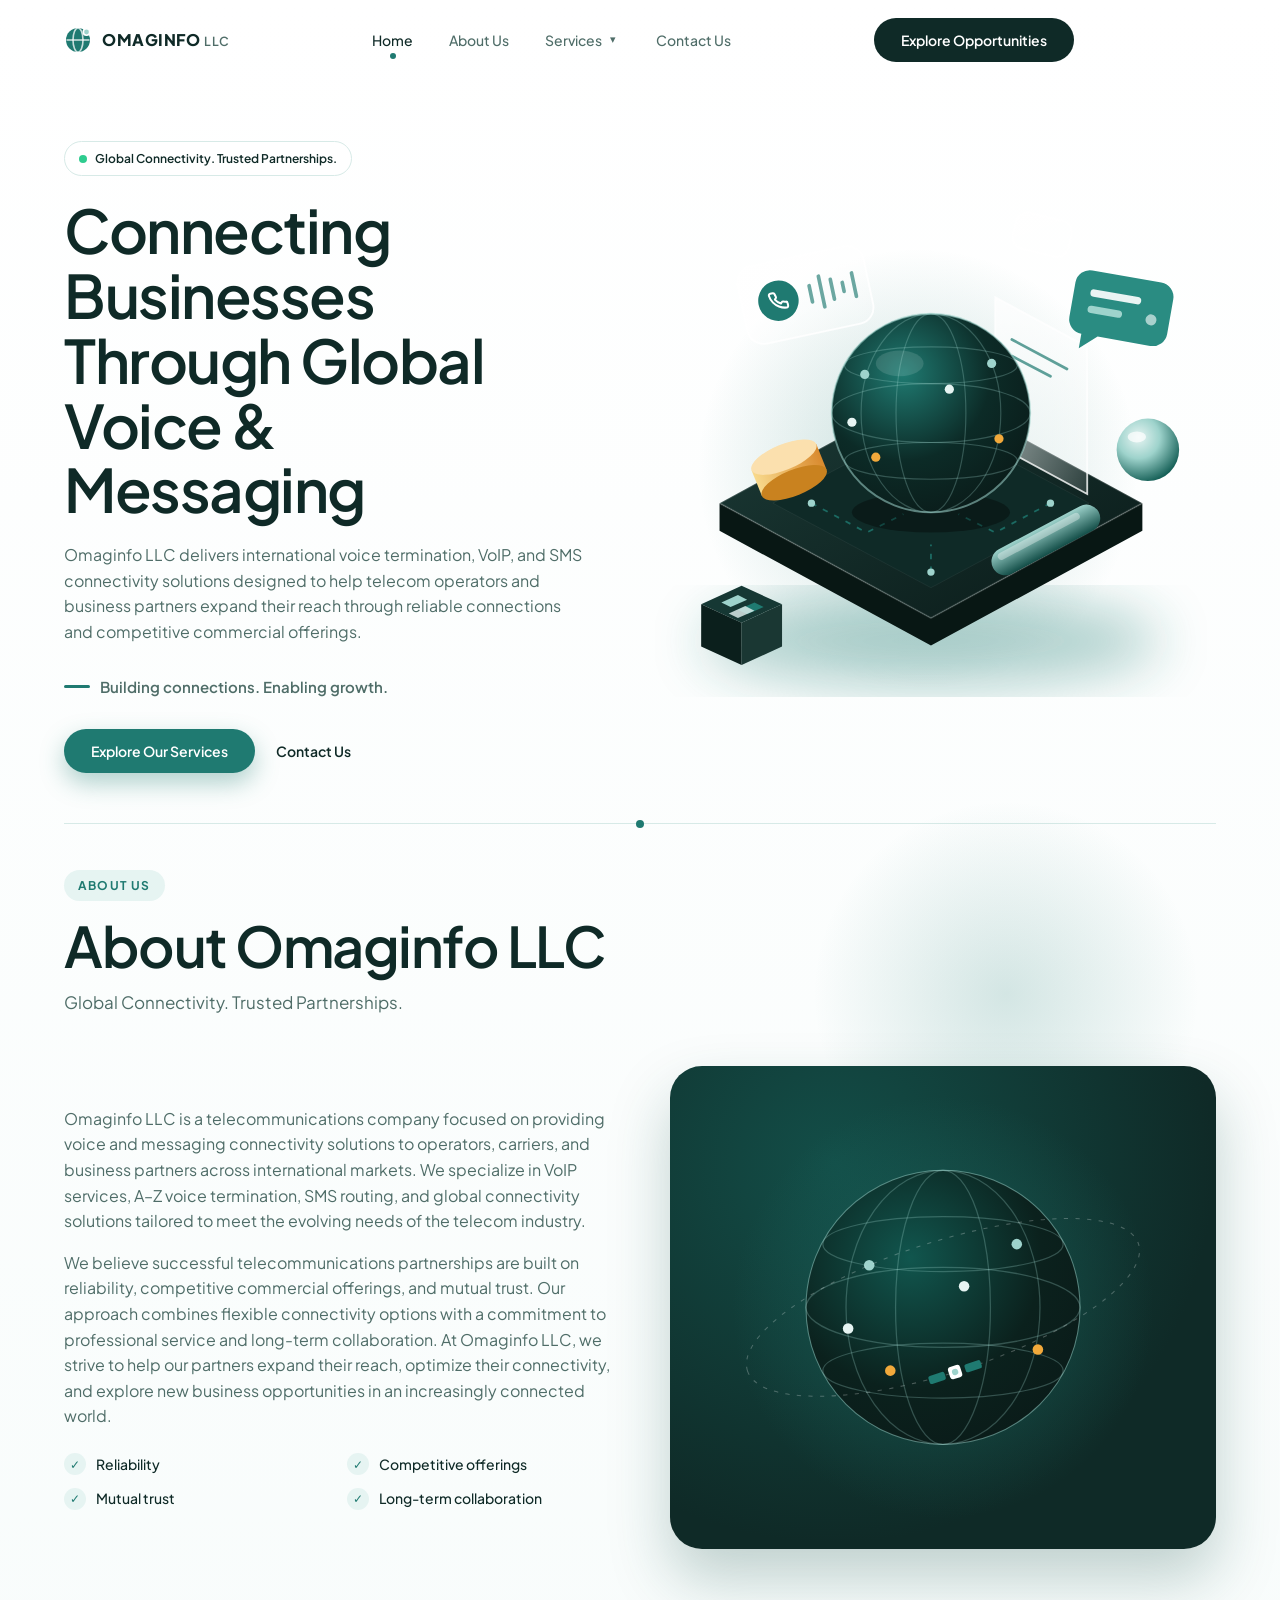
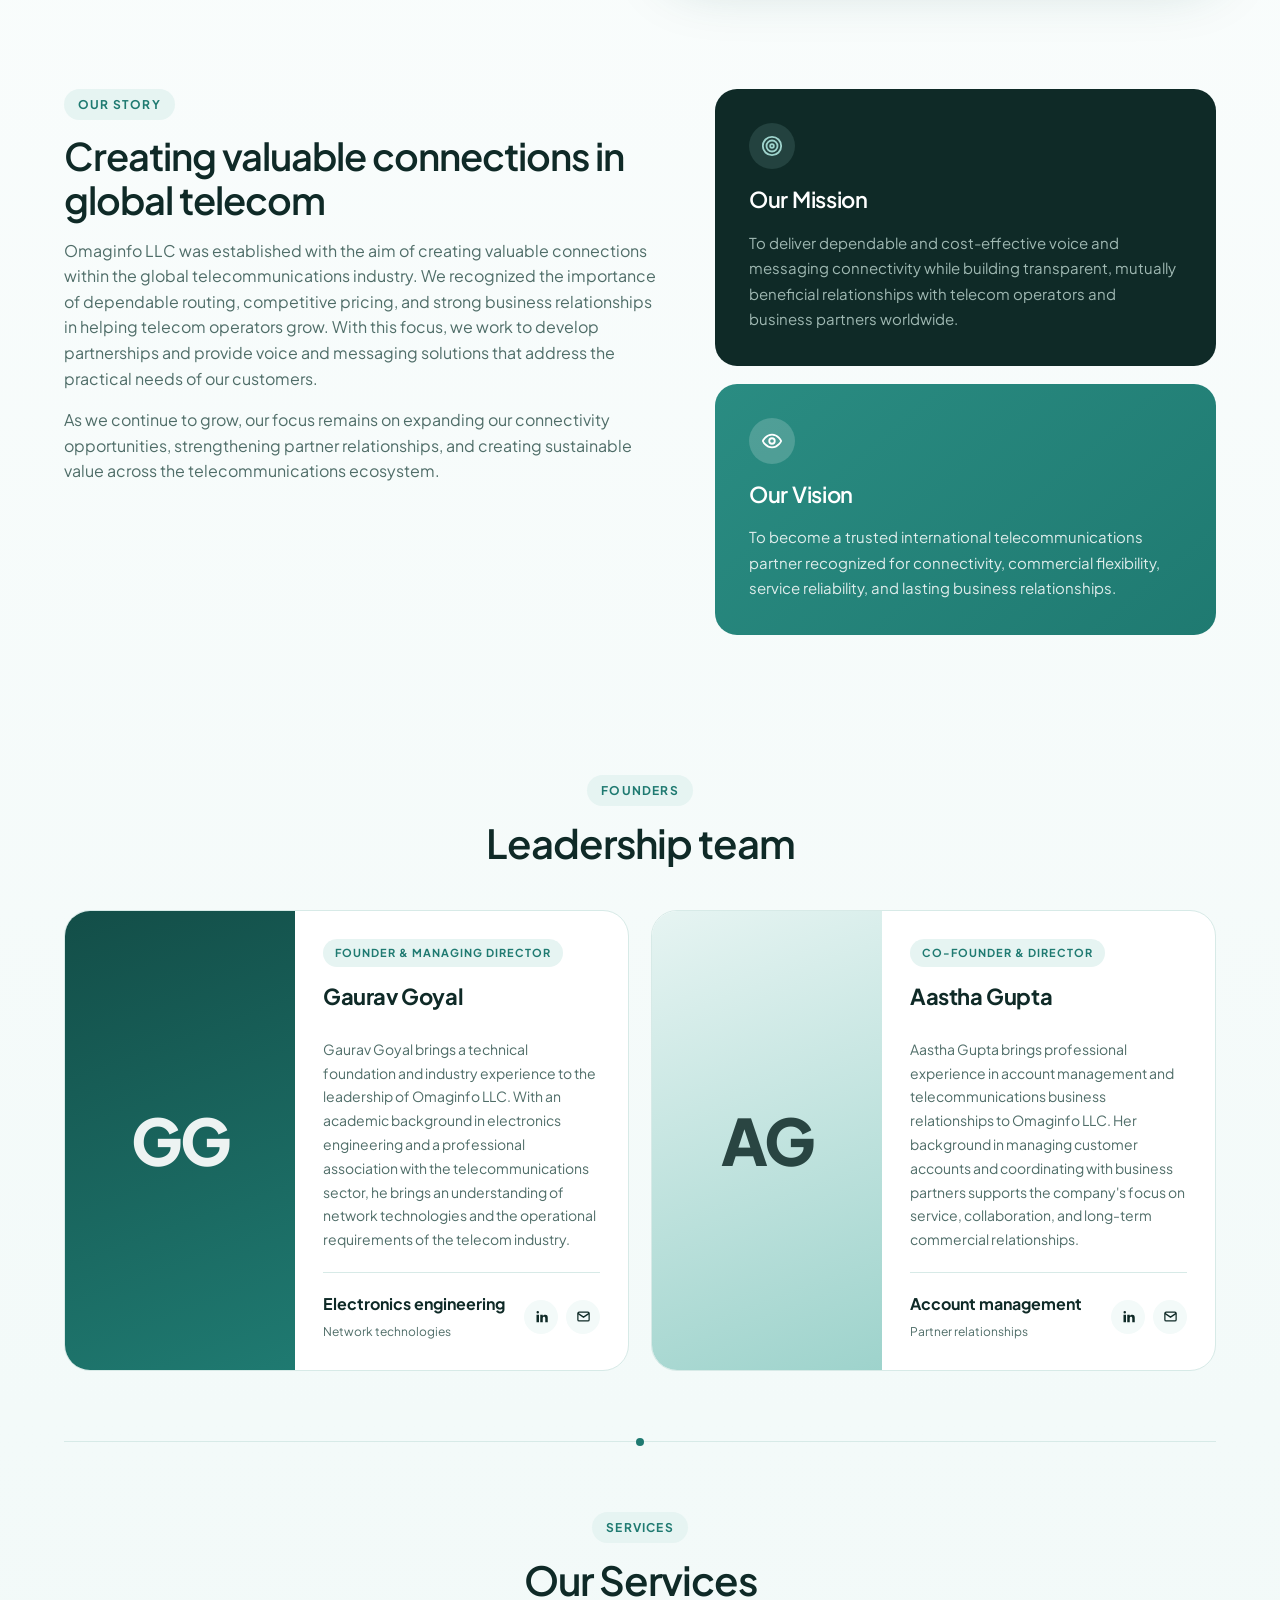
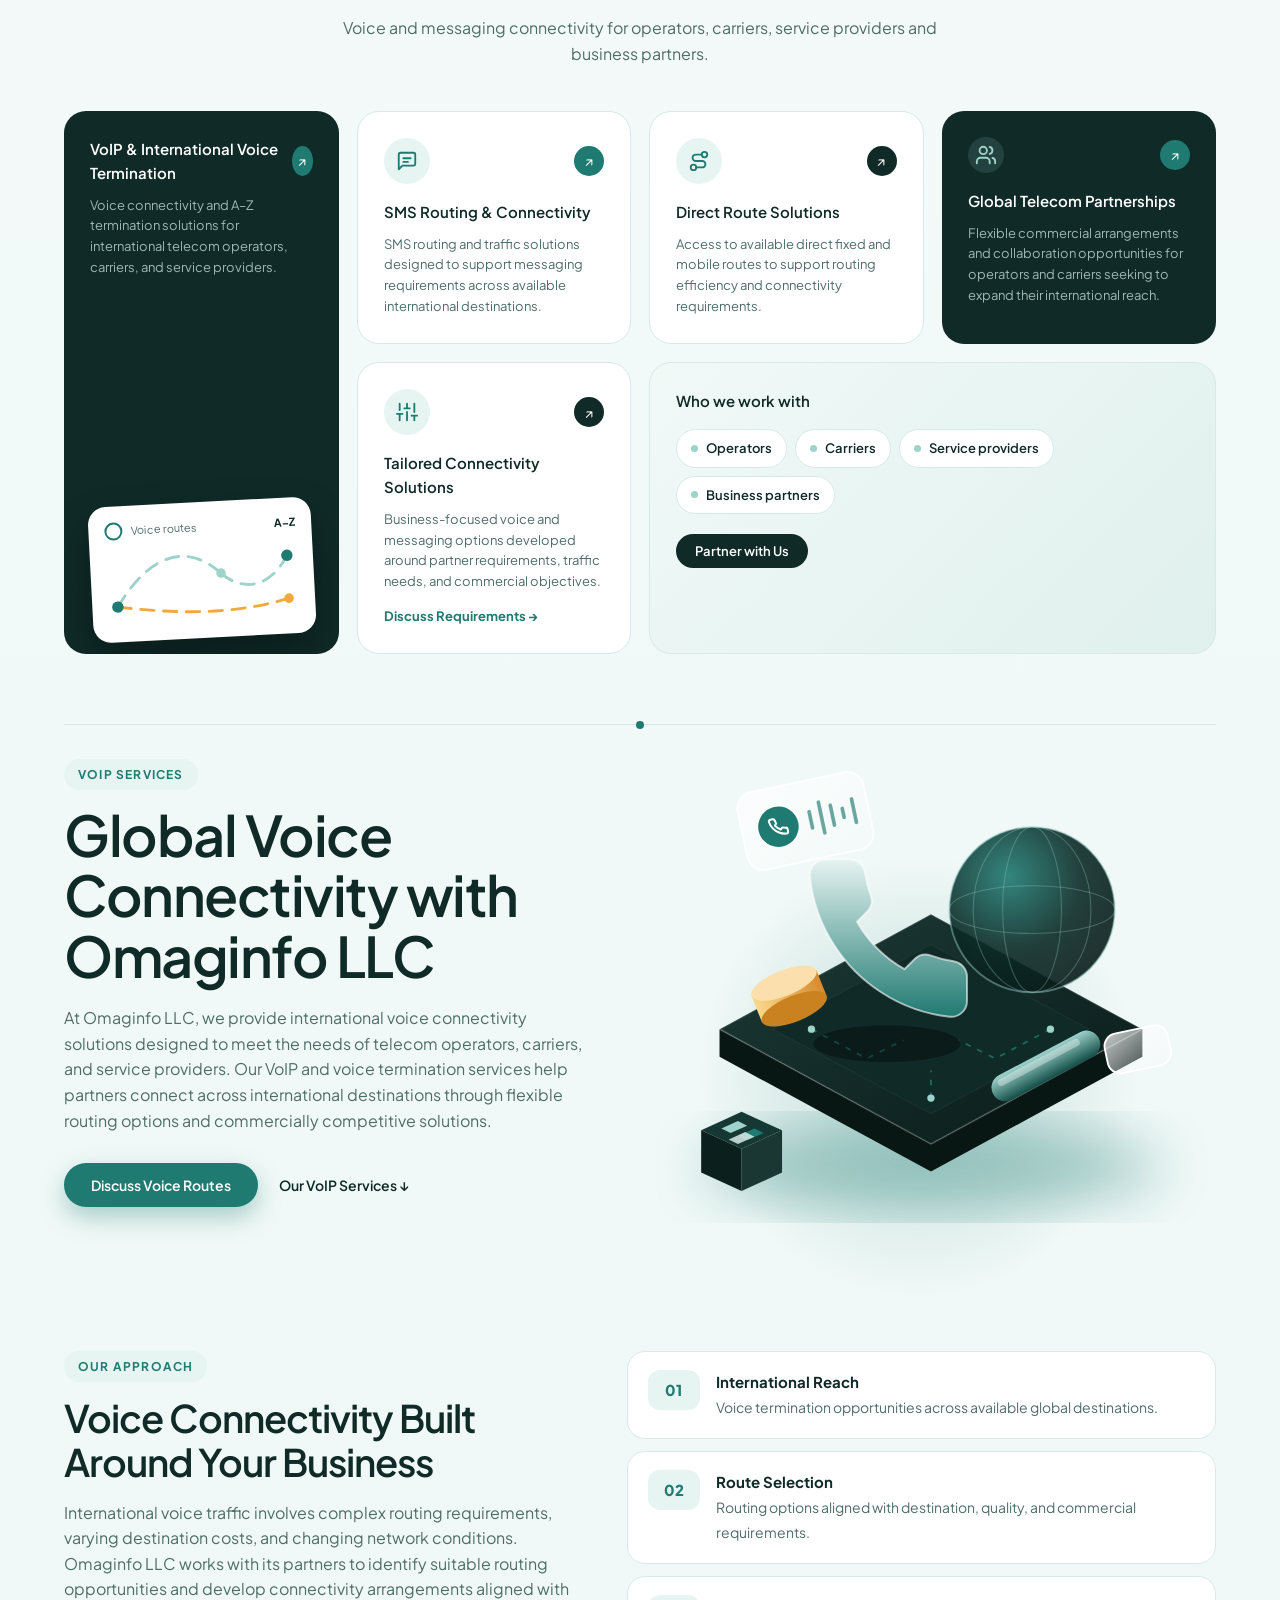
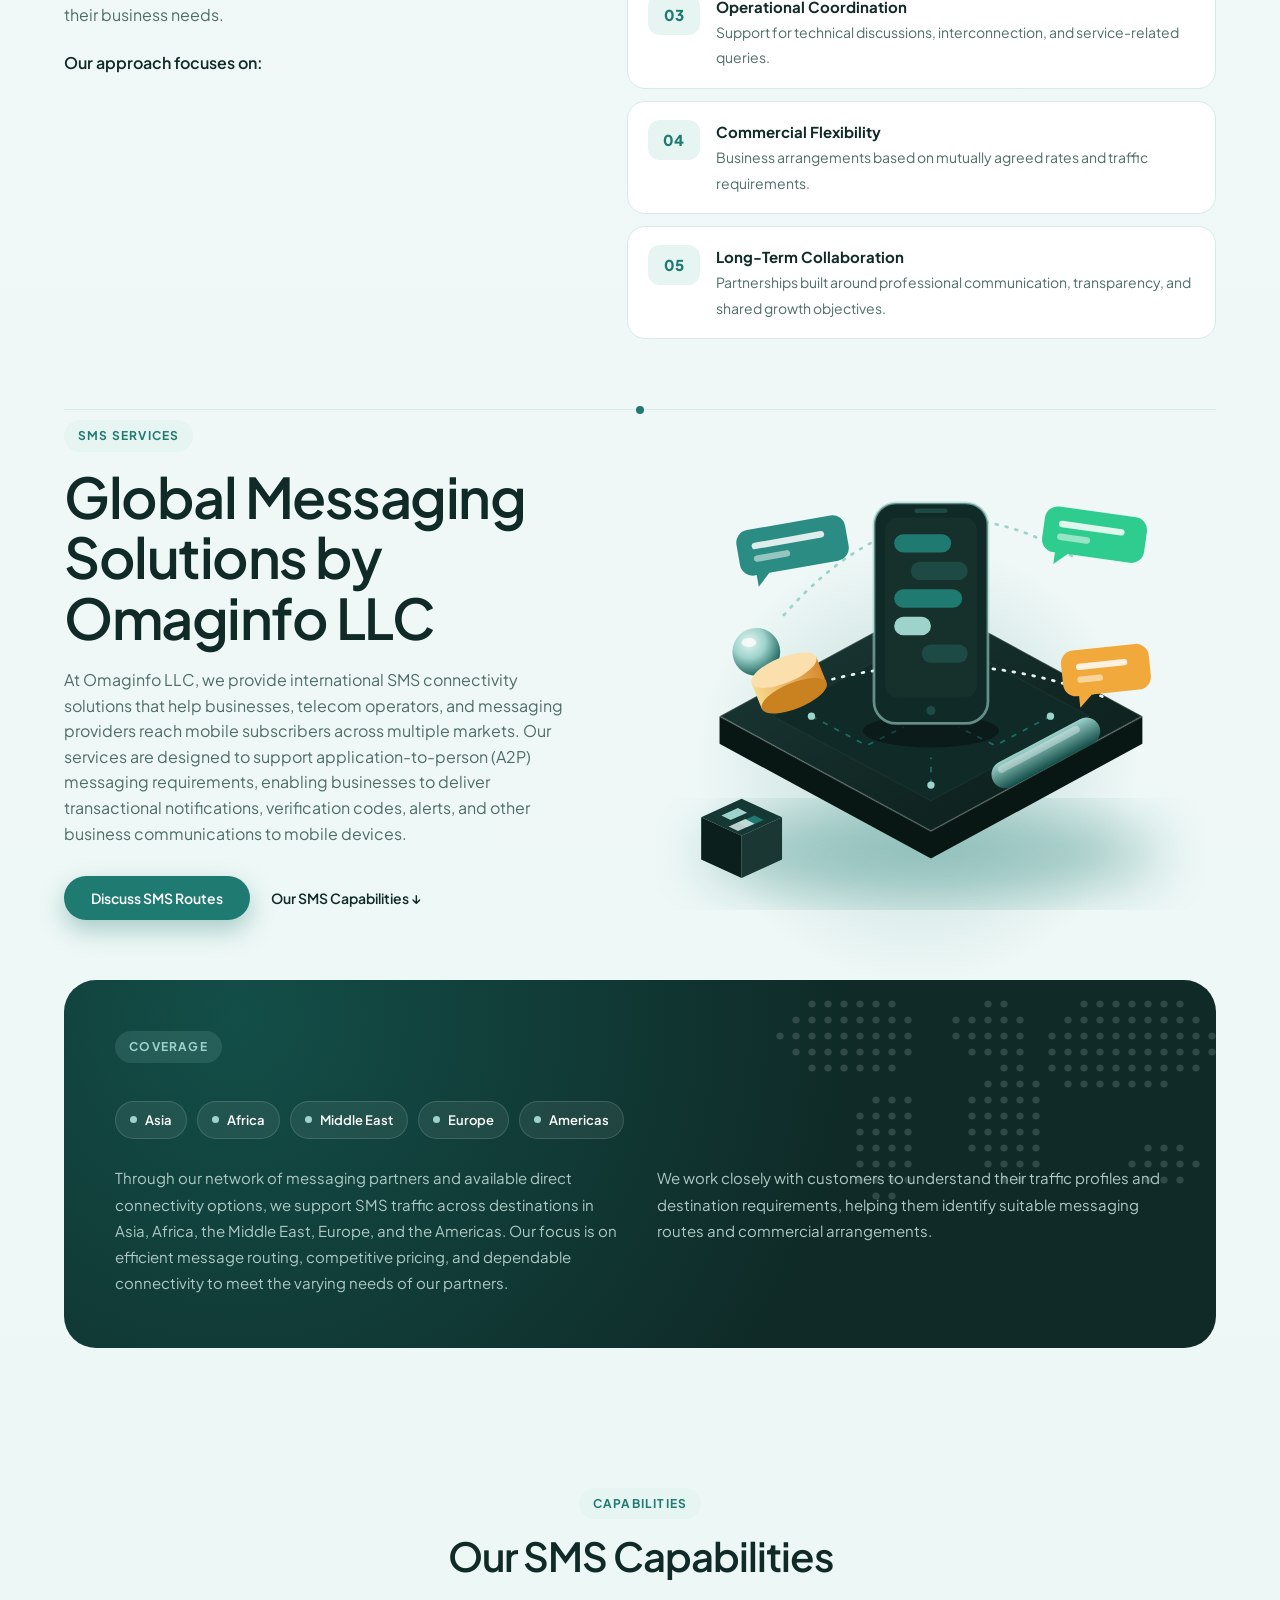
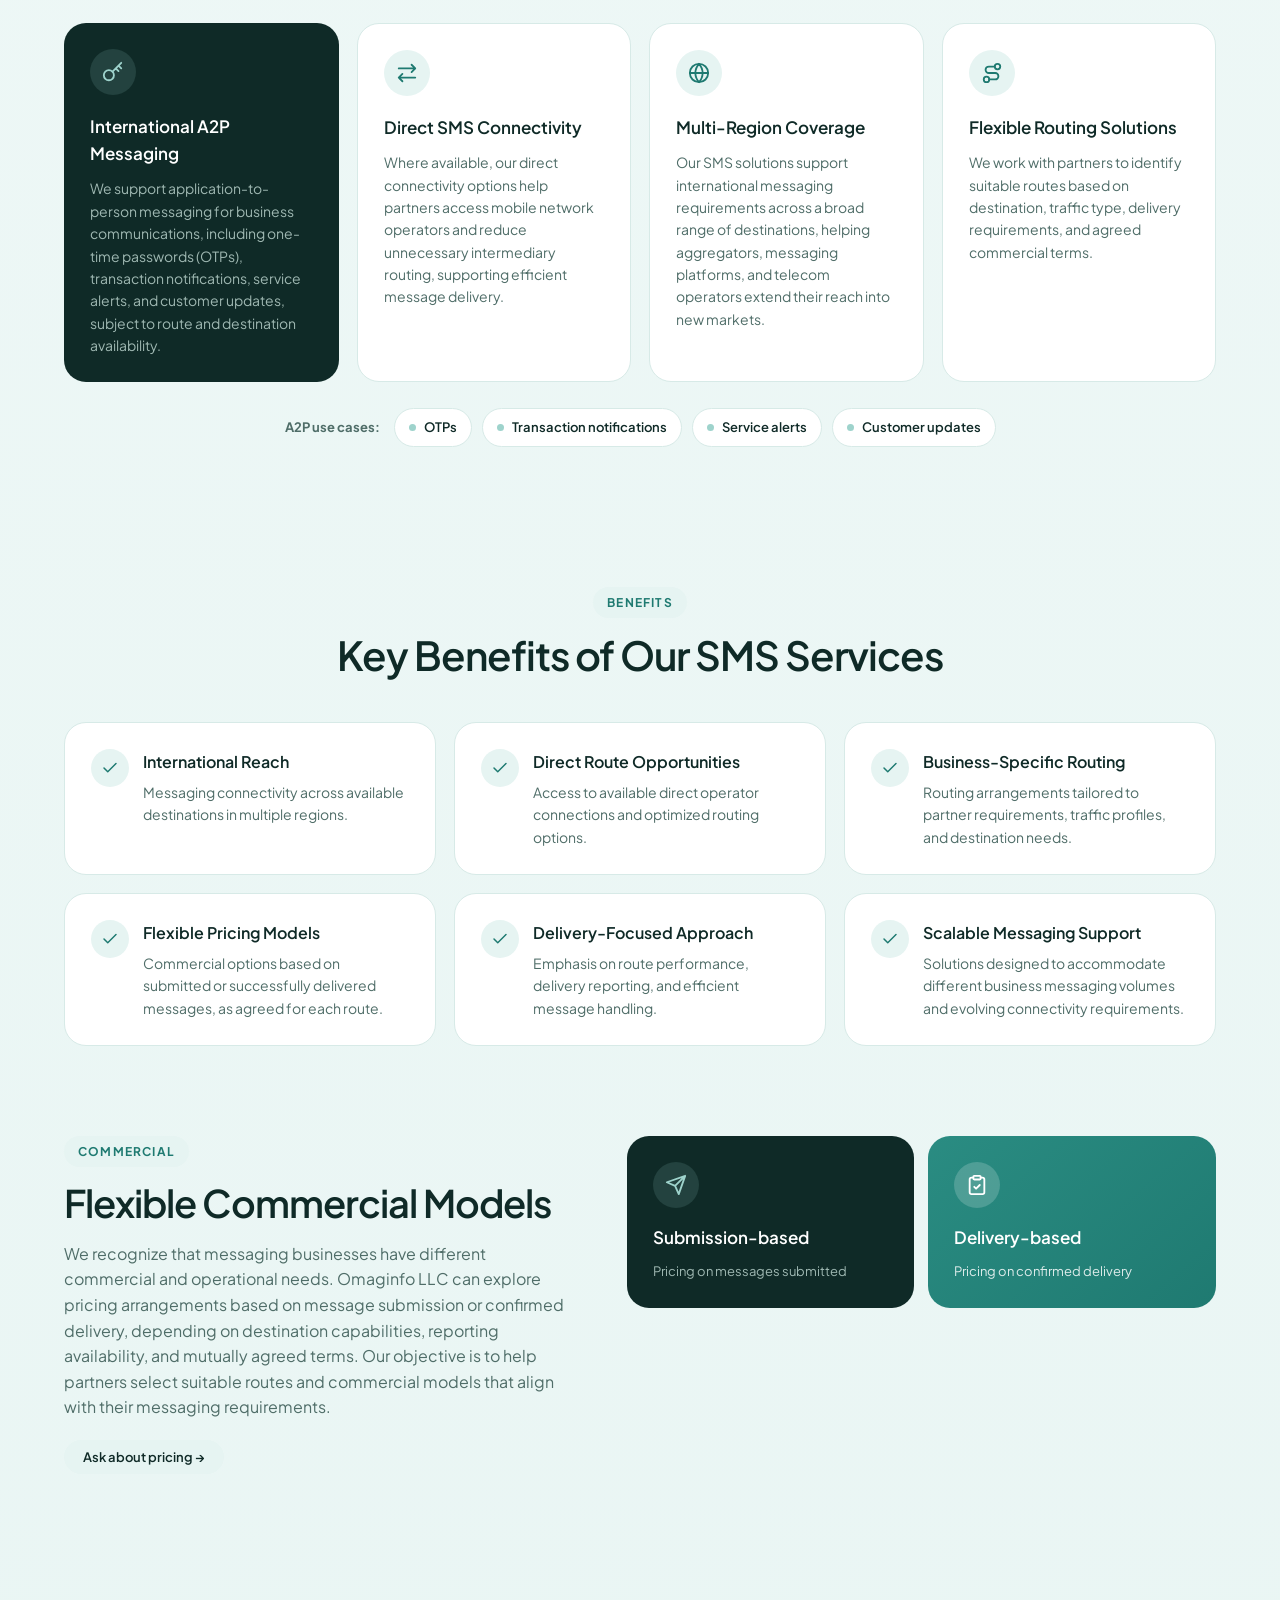
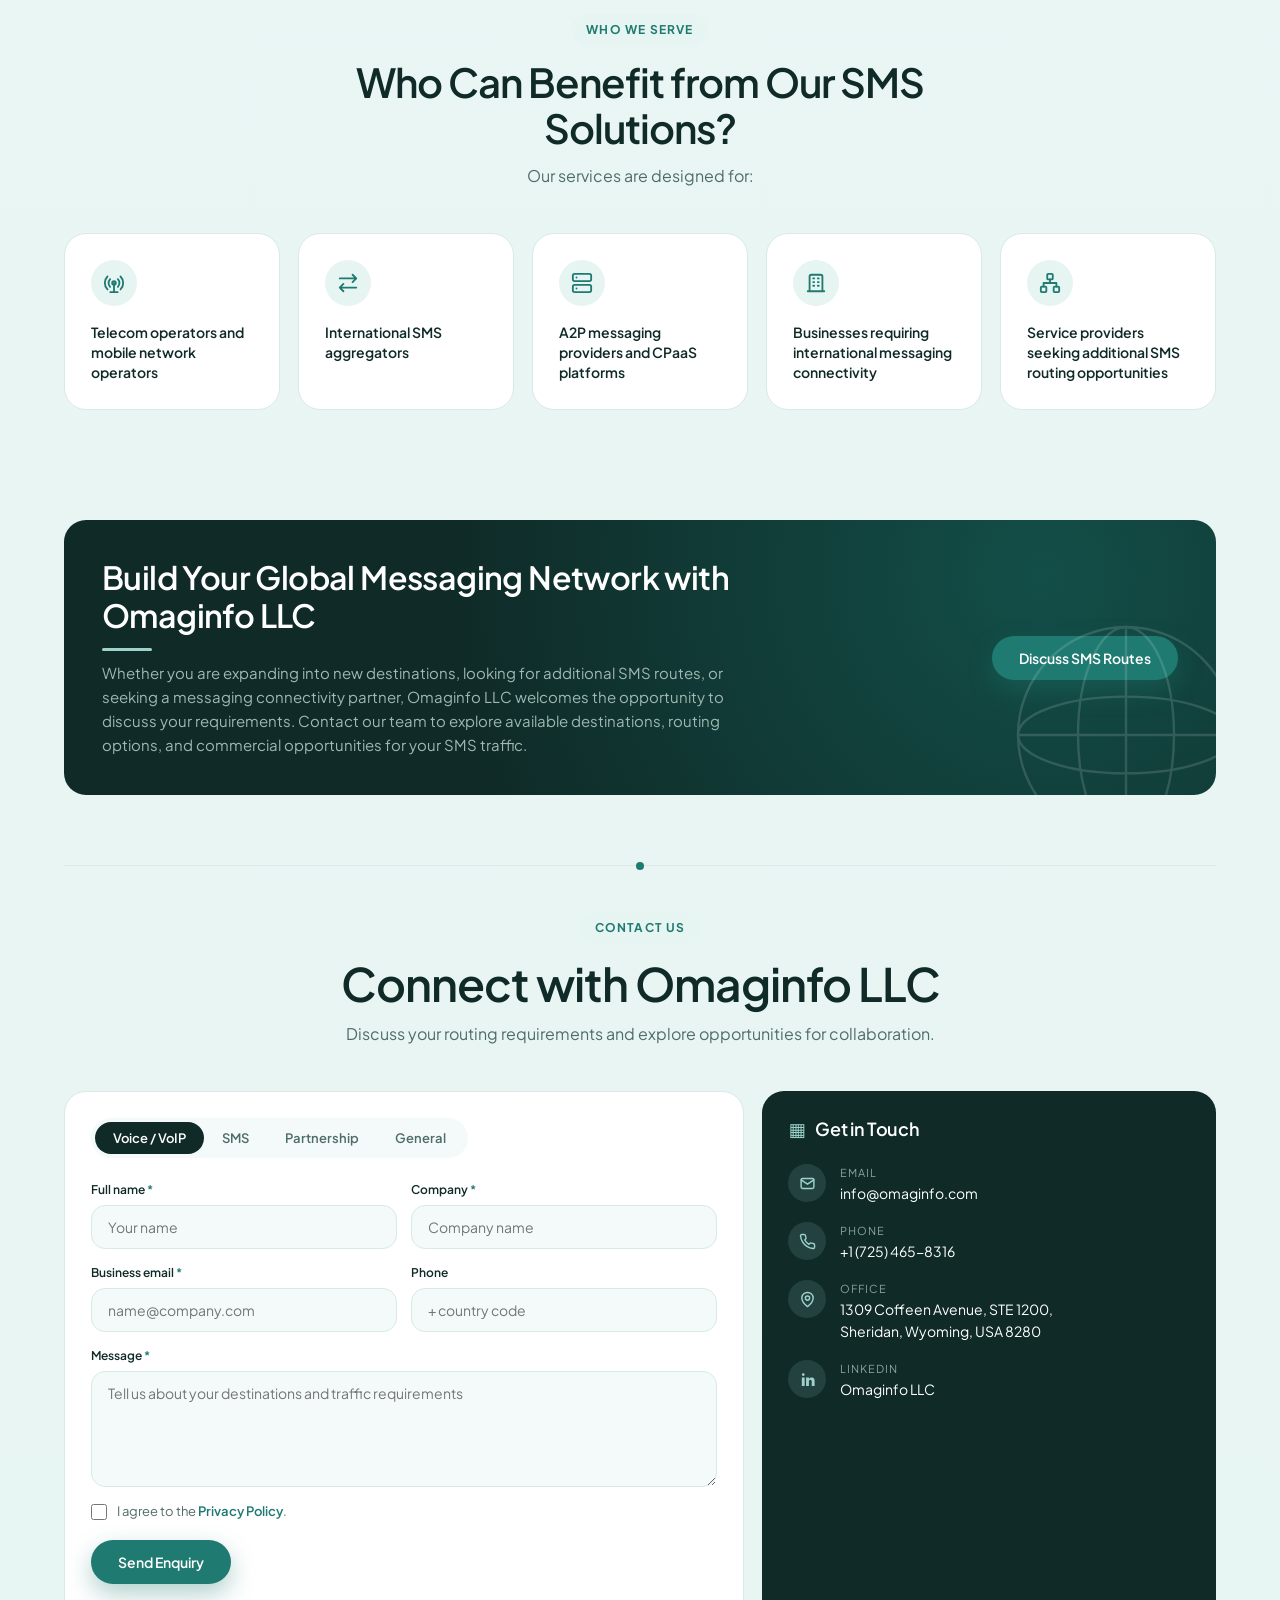
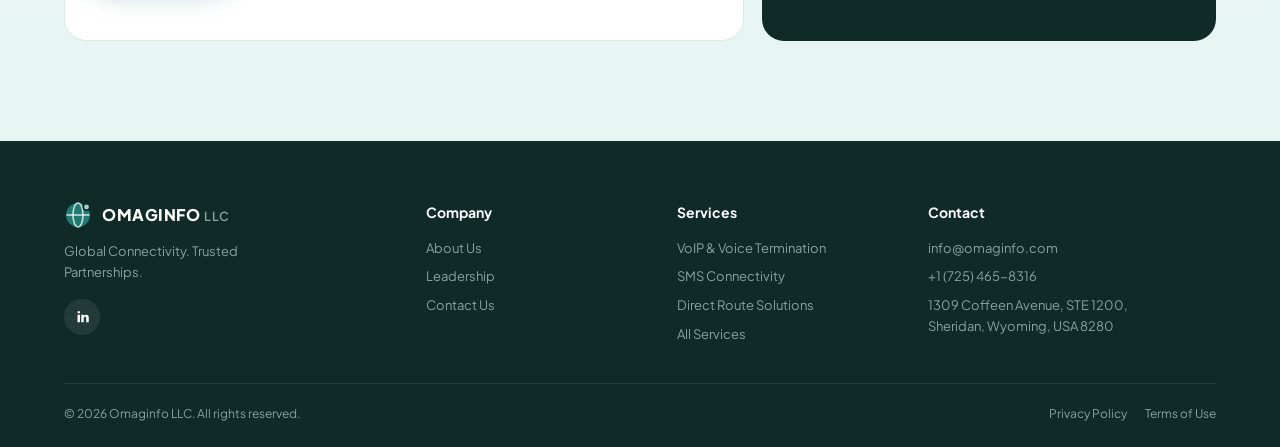
==== commit 544336b3: "new - updated website model 1 with content" ====
--- a/Project1_Model1/omaginfo-website.html
+++ b/Project1_Model1/omaginfo-website.html
@@ -12,10 +12,7 @@
   <link rel="preconnect" href="https://fonts.gstatic.com" crossorigin />
   <link href="https://fonts.googleapis.com/css2?family=Plus+Jakarta+Sans:wght@400;500;600;700;800&display=swap" rel="stylesheet" />
   <script type="application/ld+json">
-  {"@context":"https://schema.org","@type":"Organization","name":"Omaginfo LLC","url":"https://omaginfo.com/",
-   "email":"info@omaginfo.com","telephone":"+17254658316","slogan":"Global Connectivity. Trusted Partnerships.",
-   "address":{"@type":"PostalAddress","streetAddress":"1309 Coffeen Avenue, STE 1200","addressLocality":"Sheridan","addressRegion":"WY","addressCountry":"US"},
-   "sameAs":["https://www.linkedin.com/company/omaginfo-llc"]}
+
   </script>
   <style>
 /* ================= TOKENS ================= */
@@ -717,7 +714,7 @@
         </div>
       </nav>
       <div class="nav-actions">
-        <a href="#contact" data-enquiry="partnership" class="btn btn-dark">Partner with Us</a>
+        <a href="#contact" data-enquiry="partnership" class="btn btn-dark">Explore Opportunities</a>
       </div>
       <button class="hamburger" id="hamburger" aria-label="Toggle menu" aria-expanded="false" aria-controls="navLinks">
         <span></span><span></span><span></span>
@@ -732,7 +729,7 @@
         <p class="hero-tagline">Building connections. Enabling growth.</p>
         <div class="hero-cta">
           <a href="#services" class="btn btn-purple">Explore Our Services</a>
-          <a href="#contact" data-enquiry="partnership" class="btn btn-ghost">Partner with Us →</a>
+          <a href="#contact" data-enquiry="partnership" class="btn btn-ghost">Contact Us</a>
         </div>
       </div>
       <div class="hero-art reveal" id="heroArt">
@@ -826,42 +823,6 @@
       </div>
     </section>
 
-    <section class="strip">
-      <div class="bento-2">
-        <article class="card light reveal">
-          <div class="card-split">
-            <div>
-              <span class="ico-c "><svg viewBox="0 0 24 24" fill="none" stroke="currentColor" stroke-width="2" stroke-linecap="round" stroke-linejoin="round" aria-hidden="true"><path d="M22 16.92v3a2 2 0 0 1-2.18 2 19.79 19.79 0 0 1-8.63-3.07 19.5 19.5 0 0 1-6-6 19.79 19.79 0 0 1-3.07-8.67A2 2 0 0 1 4.11 2h3a2 2 0 0 1 2 1.72c.13.96.36 1.9.7 2.81a2 2 0 0 1-.45 2.11L8.09 9.91a16 16 0 0 0 6 6l1.27-1.27a2 2 0 0 1 2.11-.45c.91.34 1.85.57 2.81.7A2 2 0 0 1 22 16.92z"/></svg></span>
-              <h3 style="margin-top:16px">Global Voice Connectivity</h3>
-              <p>Our VoIP and voice termination services help partners connect across international destinations through flexible routing options and commercially competitive solutions.</p>
-              <div class="btn-row">
-                <a href="#voip" class="btn btn-dark btn-sm">Learn More</a>
-                <a href="#contact" data-enquiry="voice" class="btn btn-soft btn-sm">Discuss Routes</a>
-              </div>
-            </div>
-            <div class="screen"><svg viewBox="0 0 220 140" role="img" aria-label="Voice routes between international destinations">
-                <rect width="220" height="140" rx="14" fill="#0F2A27"/>
-                <g fill="#1C3F3A"><circle cx="94" cy="18" r="1.6"/><circle cx="104" cy="18" r="1.6"/><circle cx="114" cy="18" r="1.6"/><circle cx="124" cy="18" r="1.6"/><circle cx="134" cy="18" r="1.6"/><circle cx="54" cy="28" r="1.6"/><circle cx="64" cy="28" r="1.6"/><circle cx="74" cy="28" r="1.6"/><circle cx="84" cy="28" r="1.6"/><circle cx="94" cy="28" r="1.6"/><circle cx="104" cy="28" r="1.6"/><circle cx="114" cy="28" r="1.6"/><circle cx="124" cy="28" r="1.6"/><circle cx="134" cy="28" r="1.6"/><circle cx="144" cy="28" r="1.6"/><circle cx="154" cy="28" r="1.6"/><circle cx="164" cy="28" r="1.6"/><circle cx="44" cy="38" r="1.6"/><circle cx="54" cy="38" r="1.6"/><circle cx="64" cy="38" r="1.6"/><circle cx="74" cy="38" r="1.6"/><circle cx="84" cy="38" r="1.6"/><circle cx="94" cy="38" r="1.6"/><circle cx="104" cy="38" r="1.6"/><circle cx="114" cy="38" r="1.6"/><circle cx="124" cy="38" r="1.6"/><circle cx="134" cy="38" r="1.6"/><circle cx="144" cy="38" r="1.6"/><circle cx="154" cy="38" r="1.6"/><circle cx="164" cy="38" r="1.6"/><circle cx="174" cy="38" r="1.6"/><circle cx="184" cy="38" r="1.6"/><circle cx="34" cy="48" r="1.6"/><circle cx="44" cy="48" r="1.6"/><circle cx="54" cy="48" r="1.6"/><circle cx="64" cy="48" r="1.6"/><circle cx="74" cy="48" r="1.6"/><circle cx="84" cy="48" r="1.6"/><circle cx="94" cy="48" r="1.6"/><circle cx="104" cy="48" r="1.6"/><circle cx="114" cy="48" r="1.6"/><circle cx="124" cy="48" r="1.6"/><circle cx="134" cy="48" r="1.6"/><circle cx="144" cy="48" r="1.6"/><circle cx="154" cy="48" r="1.6"/><circle cx="164" cy="48" r="1.6"/><circle cx="174" cy="48" r="1.6"/><circle cx="184" cy="48" r="1.6"/><circle cx="194" cy="48" r="1.6"/><circle cx="24" cy="58" r="1.6"/><circle cx="34" cy="58" r="1.6"/><circle cx="44" cy="58" r="1.6"/><circle cx="54" cy="58" r="1.6"/><circle cx="64" cy="58" r="1.6"/><circle cx="74" cy="58" r="1.6"/><circle cx="84" cy="58" r="1.6"/><circle cx="94" cy="58" r="1.6"/><circle cx="104" cy="58" r="1.6"/><circle cx="114" cy="58" r="1.6"/><circle cx="124" cy="58" r="1.6"/><circle cx="134" cy="58" r="1.6"/><circle cx="144" cy="58" r="1.6"/><circle cx="154" cy="58" r="1.6"/><circle cx="164" cy="58" r="1.6"/><circle cx="174" cy="58" r="1.6"/><circle cx="184" cy="58" r="1.6"/><circle cx="194" cy="58" r="1.6"/><circle cx="24" cy="68" r="1.6"/><circle cx="34" cy="68" r="1.6"/><circle cx="44" cy="68" r="1.6"/><circle cx="54" cy="68" r="1.6"/><circle cx="64" cy="68" r="1.6"/><circle cx="74" cy="68" r="1.6"/><circle cx="84" cy="68" r="1.6"/><circle cx="94" cy="68" r="1.6"/><circle cx="104" cy="68" r="1.6"/><circle cx="114" cy="68" r="1.6"/><circle cx="124" cy="68" r="1.6"/><circle cx="134" cy="68" r="1.6"/><circle cx="144" cy="68" r="1.6"/><circle cx="154" cy="68" r="1.6"/><circle cx="164" cy="68" r="1.6"/><circle cx="174" cy="68" r="1.6"/><circle cx="184" cy="68" r="1.6"/><circle cx="194" cy="68" r="1.6"/><circle cx="204" cy="68" r="1.6"/><circle cx="24" cy="78" r="1.6"/><circle cx="34" cy="78" r="1.6"/><circle cx="44" cy="78" r="1.6"/><circle cx="54" cy="78" r="1.6"/><circle cx="64" cy="78" r="1.6"/><circle cx="74" cy="78" r="1.6"/><circle cx="84" cy="78" r="1.6"/><circle cx="94" cy="78" r="1.6"/><circle cx="104" cy="78" r="1.6"/><circle cx="114" cy="78" r="1.6"/><circle cx="124" cy="78" r="1.6"/><circle cx="134" cy="78" r="1.6"/><circle cx="144" cy="78" r="1.6"/><circle cx="154" cy="78" r="1.6"/><circle cx="164" cy="78" r="1.6"/><circle cx="174" cy="78" r="1.6"/><circle cx="184" cy="78" r="1.6"/><circle cx="194" cy="78" r="1.6"/><circle cx="204" cy="78" r="1.6"/><circle cx="24" cy="88" r="1.6"/><circle cx="34" cy="88" r="1.6"/><circle cx="44" cy="88" r="1.6"/><circle cx="54" cy="88" r="1.6"/><circle cx="64" cy="88" r="1.6"/><circle cx="74" cy="88" r="1.6"/><circle cx="84" cy="88" r="1.6"/><circle cx="94" cy="88" r="1.6"/><circle cx="104" cy="88" r="1.6"/><circle cx="114" cy="88" r="1.6"/><circle cx="124" cy="88" r="1.6"/><circle cx="134" cy="88" r="1.6"/><circle cx="144" cy="88" r="1.6"/><circle cx="154" cy="88" r="1.6"/><circle cx="164" cy="88" r="1.6"/><circle cx="174" cy="88" r="1.6"/><circle cx="184" cy="88" r="1.6"/><circle cx="194" cy="88" r="1.6"/><circle cx="34" cy="98" r="1.6"/><circle cx="44" cy="98" r="1.6"/><circle cx="54" cy="98" r="1.6"/><circle cx="64" cy="98" r="1.6"/><circle cx="74" cy="98" r="1.6"/><circle cx="84" cy="98" r="1.6"/><circle cx="94" cy="98" r="1.6"/><circle cx="104" cy="98" r="1.6"/><circle cx="114" cy="98" r="1.6"/><circle cx="124" cy="98" r="1.6"/><circle cx="134" cy="98" r="1.6"/><circle cx="144" cy="98" r="1.6"/><circle cx="154" cy="98" r="1.6"/><circle cx="164" cy="98" r="1.6"/><circle cx="174" cy="98" r="1.6"/><circle cx="184" cy="98" r="1.6"/><circle cx="194" cy="98" r="1.6"/><circle cx="44" cy="108" r="1.6"/><circle cx="54" cy="108" r="1.6"/><circle cx="64" cy="108" r="1.6"/><circle cx="74" cy="108" r="1.6"/><circle cx="84" cy="108" r="1.6"/><circle cx="94" cy="108" r="1.6"/><circle cx="104" cy="108" r="1.6"/><circle cx="114" cy="108" r="1.6"/><circle cx="124" cy="108" r="1.6"/><circle cx="134" cy="108" r="1.6"/><circle cx="144" cy="108" r="1.6"/><circle cx="154" cy="108" r="1.6"/><circle cx="164" cy="108" r="1.6"/><circle cx="174" cy="108" r="1.6"/><circle cx="64" cy="118" r="1.6"/><circle cx="74" cy="118" r="1.6"/><circle cx="84" cy="118" r="1.6"/><circle cx="94" cy="118" r="1.6"/><circle cx="104" cy="118" r="1.6"/><circle cx="114" cy="118" r="1.6"/><circle cx="124" cy="118" r="1.6"/><circle cx="134" cy="118" r="1.6"/><circle cx="144" cy="118" r="1.6"/><circle cx="154" cy="118" r="1.6"/><circle cx="164" cy="118" r="1.6"/></g>
-                <g fill="none" stroke-width="2.5" stroke-linecap="round">
-                  <path class="draw" d="M34 92 Q 80 20 136 58" stroke="#9ED3CC"/>
-                  <path class="draw" d="M136 58 Q 170 40 192 76" stroke="#9ED3CC"/>
-                  <path class="draw" d="M60 106 Q 120 70 170 108" stroke="#F2A93B"/>
-                </g>
-                <circle cx="34" cy="92" r="5" fill="#9ED3CC"/><circle cx="136" cy="58" r="5" fill="#9ED3CC"/>
-                <circle cx="192" cy="76" r="5" fill="#9ED3CC"/><circle cx="60" cy="106" r="4" fill="#F2A93B"/><circle cx="170" cy="108" r="4" fill="#F2A93B"/>
-              </svg></div>
-          </div>
-        </article>
-        <article class="card dark compact reveal">
-          <div class="compact-row">
-            <span class="ico-c mint"><svg viewBox="0 0 24 24" fill="none" stroke="currentColor" stroke-width="2" stroke-linecap="round" stroke-linejoin="round" aria-hidden="true"><path d="M21 15a2 2 0 0 1-2 2H7l-4 4V5a2 2 0 0 1 2-2h14a2 2 0 0 1 2 2z"/><path d="M8 9h8M8 13h5"/></svg></span>
-            <div><h3>SMS Connectivity Solutions</h3></div>
-          </div>
-          <p>We support SMS traffic across destinations in Asia, Africa, the Middle East, Europe, and the Americas.</p>
-          <a href="#sms" class="btn btn-purple btn-sm">Explore SMS →</a>
-        </article>
-      </div>
-    </section>
 
     </div>
     <div class="page-sec" id="about" data-nav="about">
@@ -939,7 +900,7 @@
 
     <section id="leadership">
       <div class="section-head reveal">
-        <span class="eyebrow">Leadership</span>
+        <span class="eyebrow">Founders</span>
         <h2>Leadership team</h2>
       </div>
       <div class="founders">
@@ -1117,44 +1078,6 @@
       </div>
     </section>
 
-    <section style="padding-top:10px">
-      <article class="card light lg reveal">
-        <div class="intro-card">
-          <p>We understand that successful voice traffic management depends on route availability, call quality, efficient routing, and responsive technical coordination. Our focus is to help partners meet their connectivity requirements while supporting their commercial objectives in an evolving telecommunications market.</p>
-          <p>Whether you are expanding your international voice coverage or looking for new routing partnerships, Omaginfo LLC offers a business-focused approach to global voice connectivity.</p>
-        </div>
-      </article>
-    </section>
-
-    <section id="voip-services">
-      <div class="section-head reveal">
-        <span class="eyebrow">Services</span>
-        <h2>Our VoIP Services</h2>
-      </div>
-      <div class="grid-2">
-        <article class="card dark lg reveal">
-          <span class="ico-c mint"><svg viewBox="0 0 24 24" fill="none" stroke="currentColor" stroke-width="2" stroke-linecap="round" stroke-linejoin="round" aria-hidden="true"><circle cx="12" cy="12" r="10"/><path d="M2 12h20M12 2a15.3 15.3 0 0 1 4 10 15.3 15.3 0 0 1-4 10 15.3 15.3 0 0 1-4-10 15.3 15.3 0 0 1 4-10z"/></svg></span>
-          <h3 style="margin-top:18px">International Voice Termination</h3>
-          <p>Access voice termination solutions across A–Z destinations, with routing options based on destination availability, traffic requirements, and commercial agreements.</p>
-        </article>
-        <article class="card light lg reveal">
-          <span class="ico-c "><svg viewBox="0 0 24 24" fill="none" stroke="currentColor" stroke-width="2" stroke-linecap="round" stroke-linejoin="round" aria-hidden="true"><circle cx="6" cy="19" r="3"/><circle cx="18" cy="5" r="3"/><path d="M9 19h6.5a3.5 3.5 0 0 0 0-7h-7a3.5 3.5 0 0 1 0-7H15"/></svg></span>
-          <h3 style="margin-top:18px">Quality-Focused Routing</h3>
-          <p>We prioritize route selection based on available quality information, agreed technical parameters, and partner requirements to support consistent voice connectivity.</p>
-        </article>
-        <article class="card light lg reveal">
-          <span class="ico-c "><svg viewBox="0 0 24 24" fill="none" stroke="currentColor" stroke-width="2" stroke-linecap="round" stroke-linejoin="round" aria-hidden="true"><rect x="9" y="2" width="6" height="6" rx="1"/><rect x="2" y="16" width="6" height="6" rx="1"/><rect x="16" y="16" width="6" height="6" rx="1"/><path d="M5 16v-4h14v4M12 12V8"/></svg></span>
-          <h3 style="margin-top:18px">Flexible Connectivity Options</h3>
-          <p>Our solutions are designed to accommodate different traffic profiles and interconnection needs, helping operators establish suitable routing arrangements for their businesses.</p>
-        </article>
-        <article class="card dark lg reveal">
-          <span class="ico-c mint"><svg viewBox="0 0 24 24" fill="none" stroke="currentColor" stroke-width="2" stroke-linecap="round" stroke-linejoin="round" aria-hidden="true"><path d="M3 14h3a2 2 0 0 1 2 2v3a2 2 0 0 1-2 2H5a2 2 0 0 1-2-2v-7a9 9 0 0 1 18 0v7a2 2 0 0 1-2 2h-1a2 2 0 0 1-2-2v-3a2 2 0 0 1 2-2h3"/></svg></span>
-          <h3 style="margin-top:18px">Partner Support</h3>
-          <p>Our team works with partners to coordinate service requirements, address technical queries, and facilitate communication regarding routing and connectivity matters.</p>
-        </article>
-      </div>
-    </section>
-
     <section>
       <div class="split">
         <div class="split-head reveal">
@@ -1166,39 +1089,12 @@
         <ol class="num-list reveal"><li><span class="n">01</span><div><b>International Reach</b><span>Voice termination opportunities across available global destinations.</span></div></li><li><span class="n">02</span><div><b>Route Selection</b><span>Routing options aligned with destination, quality, and commercial requirements.</span></div></li><li><span class="n">03</span><div><b>Operational Coordination</b><span>Support for technical discussions, interconnection, and service-related queries.</span></div></li><li><span class="n">04</span><div><b>Commercial Flexibility</b><span>Business arrangements based on mutually agreed rates and traffic requirements.</span></div></li><li><span class="n">05</span><div><b>Long-Term Collaboration</b><span>Partnerships built around professional communication, transparency, and shared growth objectives.</span></div></li></ol>
       </div>
     </section>
-
-    <section style="padding-top:20px">
-      <div class="band-dark reveal">
-        <div class="band-split">
-          <div>
-            <span class="ico-c mint"><svg viewBox="0 0 24 24" fill="none" stroke="currentColor" stroke-width="2" stroke-linecap="round" stroke-linejoin="round" aria-hidden="true"><path d="M3 14h3a2 2 0 0 1 2 2v3a2 2 0 0 1-2 2H5a2 2 0 0 1-2-2v-7a9 9 0 0 1 18 0v7a2 2 0 0 1-2 2h-1a2 2 0 0 1-2-2v-3a2 2 0 0 1 2-2h3"/></svg></span>
-            <h2 style="margin-top:18px">Dedicated Support for Our Partners</h2>
-          </div>
-          <p>We believe effective communication between partners is essential to maintaining reliable telecom services. Omaginfo LLC aims to provide responsive assistance for routing queries, technical coordination, and commercial discussions. Our team works with partners to understand their requirements and help resolve issues through clear communication and coordinated follow-up.</p>
-        </div>
-      </div>
-    </section>
-
-    <section class="cta-band">
-      <article class="card light reveal">
-        <svg class="deco" viewBox="0 0 200 200" fill="none" stroke="currentColor" stroke-width="2" aria-hidden="true">
-  <circle cx="100" cy="100" r="90"/><ellipse cx="100" cy="100" rx="40" ry="90"/><ellipse cx="100" cy="100" rx="90" ry="32"/>
-  <path d="M10 100h180M100 10v180"/></svg>
-        <div class="banner">
-          <div>
-            <h2>Partner with Omaginfo LLC</h2>
-            <span class="line-accent purple"></span>
-            <p>Looking to expand your international voice coverage or establish new voice termination partnerships? Connect with Omaginfo LLC to discuss your routing requirements and explore opportunities for collaboration.</p>
-          </div>
-          <div class="btn-row"><a href="#contact" data-enquiry="voice" class="btn btn-dark">Discuss Voice Routes</a></div>
-        </div>
-      </article>
-    </section></div>
+  </div>
     <div class="page-sec" id="sms" data-nav="services">
     <section class="hero sub">
       <div class="hero-text reveal">
-        <span class="eyebrow">Global Messaging Solutions by Omaginfo LLC</span>
-        <h2 class="h1">SMS Connectivity Solutions</h2>
+        <span class="eyebrow">SMS Services</span>
+        <h2 class="h1">Global Messaging Solutions by Omaginfo LLC</h2>
         <p class="hero-lead">At Omaginfo LLC, we provide international SMS connectivity solutions that help businesses, telecom operators, and messaging providers reach mobile subscribers across multiple markets. Our services are designed to support application-to-person (A2P) messaging requirements, enabling businesses to deliver transactional notifications, verification codes, alerts, and other business communications to mobile devices.</p>
         <div class="hero-cta">
           <a href="#contact" data-enquiry="sms" class="btn btn-purple">Discuss SMS Routes</a>
